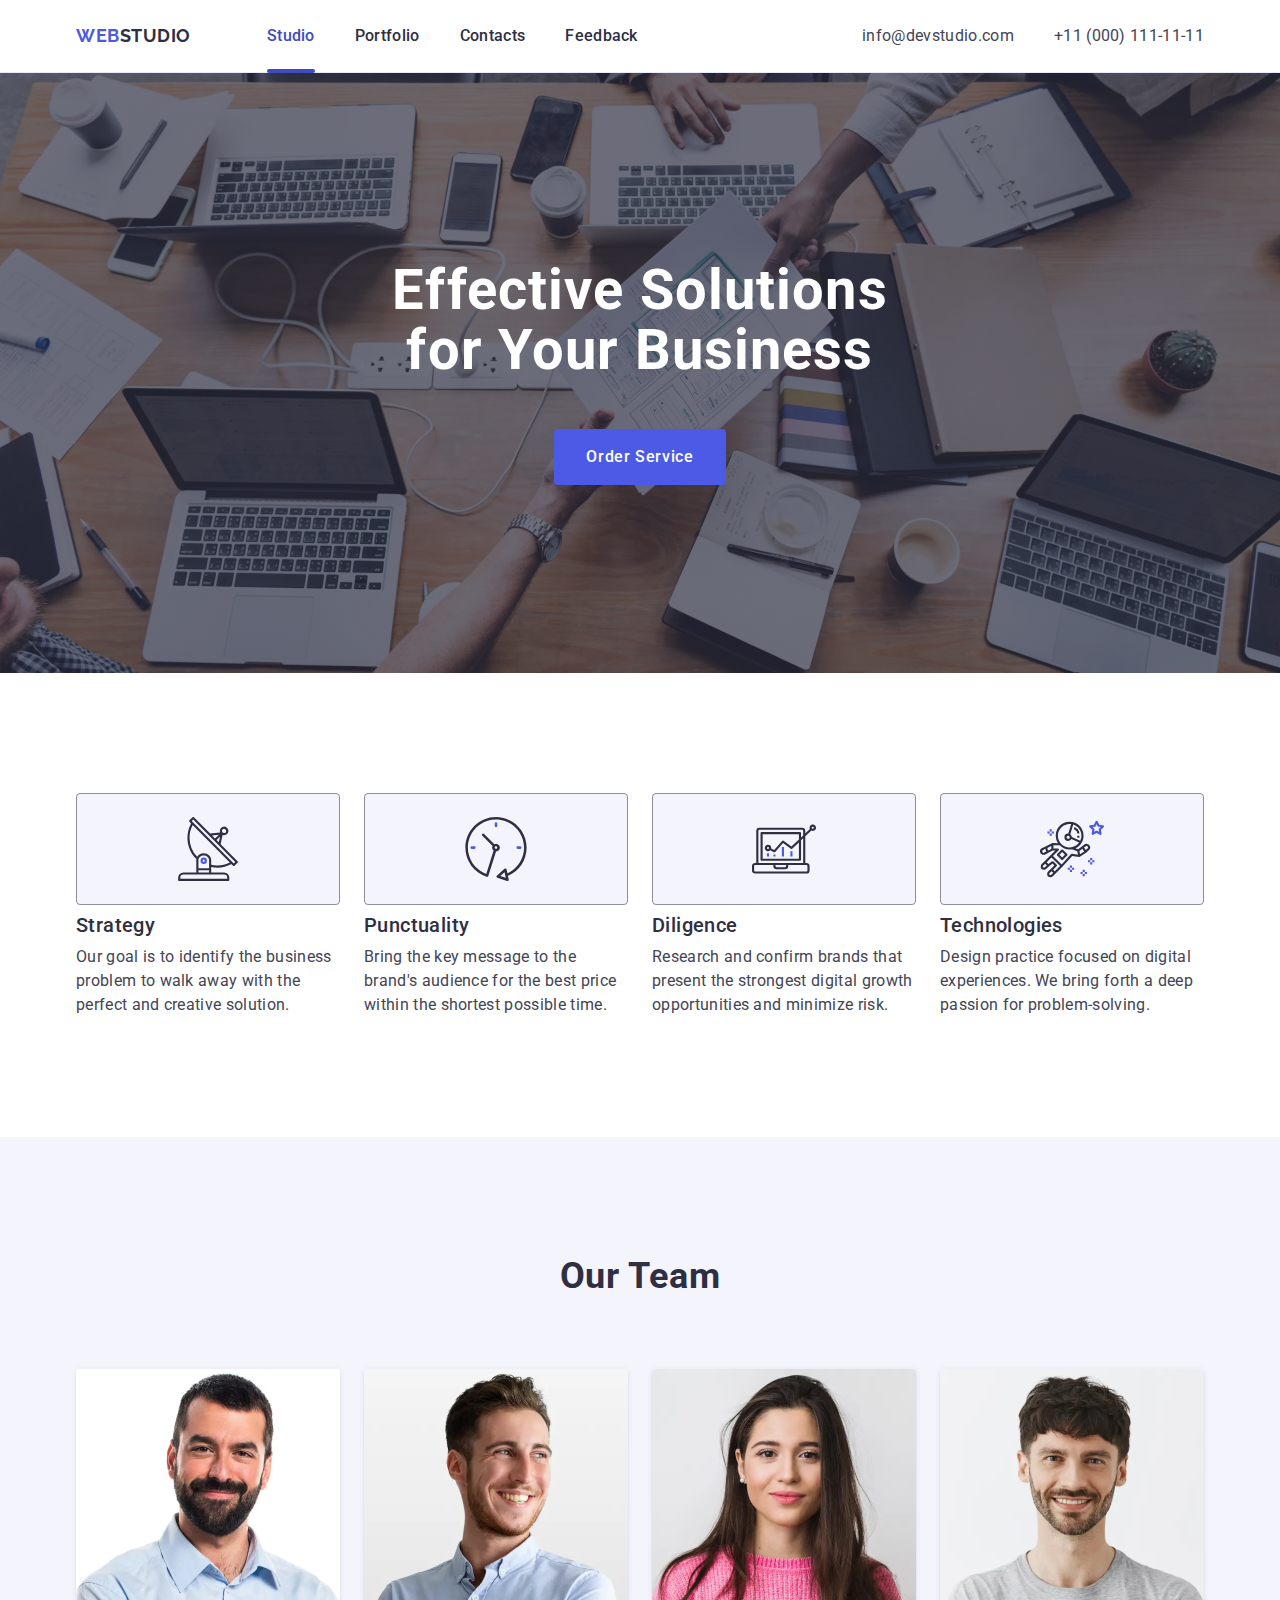
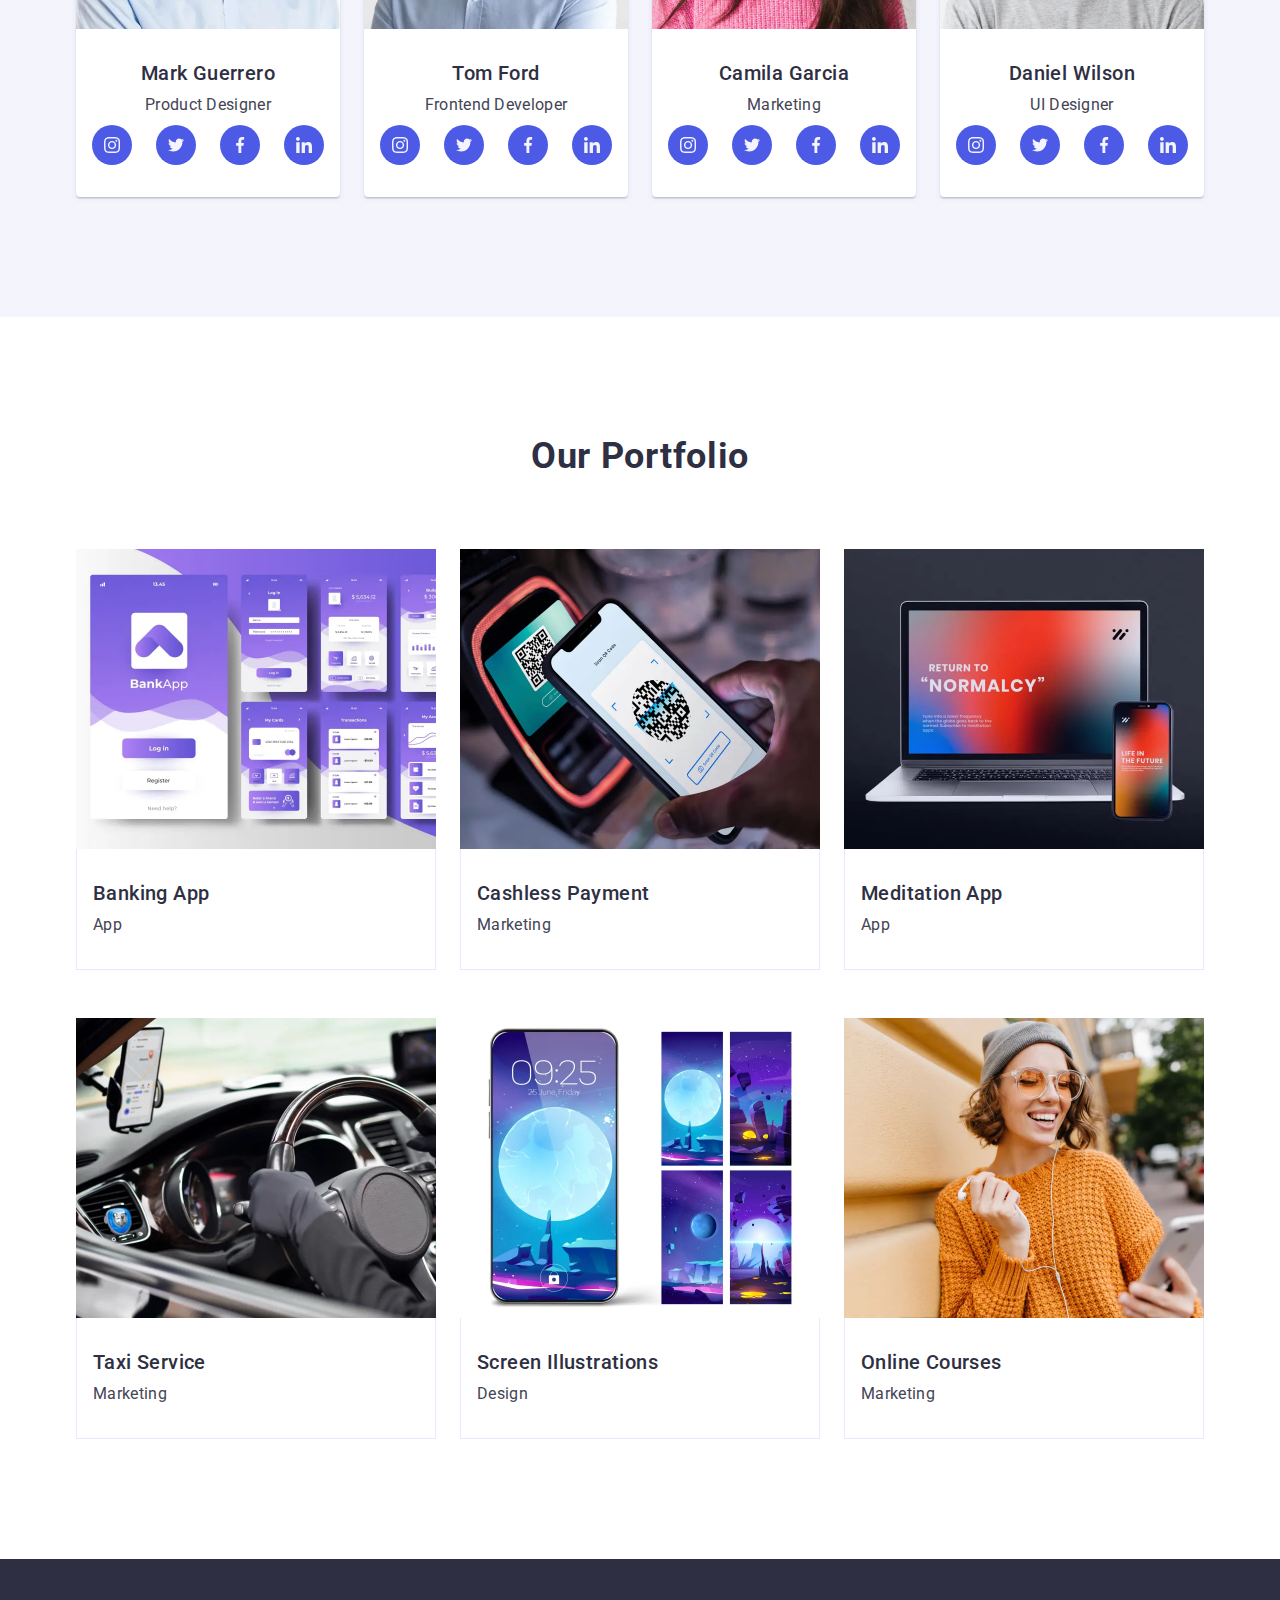
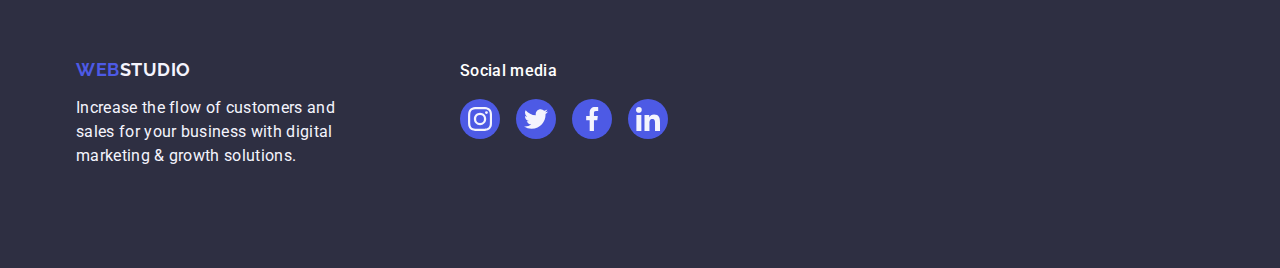
==== index.html @ b2f42248 "fix js" ====
<!DOCTYPE html>
<html lang="en">

<head>
    <meta charset="UTF-8">
    <meta name="viewport" content="width=device-width, initial-scale=1.0">
    <meta name="description"
        content="Welcome to our web studio, where creativity meets functionality. We specialize in crafting stunning websites, user-friendly interfaces, and effective digital solutions for businesses of all sizes. Let us bring your ideas to life and help you make a powerful impact online. Get in touch with us today!">

    <title>WEBSTUDIO</title>

    <link rel="preconnect" href="https://fonts.googleapis.com">
    <link rel="preconnect" href="https://fonts.gstatic.com" crossorigin>
    <link
        href="https://fonts.googleapis.com/css2?family=Raleway:ital,wght@0,700;1,700&family=Roboto:wght@400;500;700&display=swap"
        rel="stylesheet">

    <link rel="stylesheet" href="https://cdn.jsdelivr.net/npm/modern-normalize@2.0.0/modern-normalize.min.css">
    <link rel="stylesheet" href="./css/common.css">
    <link rel="stylesheet" href="./css/main.css">
</head>

<body>
    <div class="page-container">
        <header class="page-header">
            <div class="container">
                <div class="page-header-wrap">
                    <nav class="main-nav">
                        <a href="./index.html" class="link logo">
                            <span class="logo-accent">Web</span>Studio
                        </a>

                        <ul class="list site-nav">
                            <li><a href="./index.html" class="nav-link link current">Studio</a></li>

                            <li><a href="#portfolio" class="nav-link link">Portfolio</a></li>

                            <li><a href="#contacts" class="nav-link link">Contacts</a></li>

                            <li><a href="./feedback.html" class="nav-link link">Feedback</a></li>

                        </ul>
                    </nav>

                    <ul class="list contacts-list">
                        <li>
                            <a href="mailto:info@devstudio.com" target="_blank"
                                class="link contacts-link">info@devstudio.com</a>
                        </li>

                        <li>
                            <a href="tel:+110001111111" target="_blank" class="link contacts-link">+11 (000)
                                111-11-11</a>
                        </li>
                    </ul>
                </div>
            </div>
        </header>

        <main>
            <section class="section hero-section" id="contacts">
                <div class="container hero-content">
                    <h1 class="main-title">Effective Solutions<br />
                        for Your Business</h1>

                    <button type="button" class="button" data-open-modal="">Order Service</button>
                </div>
            </section>

            <section class="section features-section">
                <div class="container">
                    <h2 class="visually-hidden">Features</h2>

                    <ul class="features-list list">
                        <li class="features-item features-icon-antenna">
                            <div class="features-icon-wrap">
                                <svg width="64" height="64" aria-label="antenna icon">
                                    <use href="./imgs/icons.svg#icon-antenna"></use>
                                </svg>
                            </div>

                            <h3 class="subtitle">Strategy</h3>

                            <p>Our goal is to identify the business
                                problem to walk away with the perfect and creative solution.
                            </p>
                        </li>

                        <li class="features-item features-icon-clock">
                            <div class="features-icon-wrap">
                                <svg width="64" height="64" aria-label="clock icon">
                                    <use href="./imgs/icons.svg#icon-clock"></use>
                                </svg>
                            </div>

                            <h3 class="subtitle">Punctuality</h3>

                            <p>Bring the key message to the brand's audience for the best price within the shortest
                                possible
                                time.
                            </p>
                        </li>

                        <li class="features-item features-icon-diagram">
                            <div class="features-icon-wrap">
                                <svg width="64" height="64" aria-label="diagram icon">
                                    <use href="./imgs/icons.svg#icon-diagram"></use>
                                </svg>
                            </div>

                            <h3 class="subtitle">Diligence</h3>

                            <p>Research and confirm brands that present the strongest digital growth opportunities and
                                minimize
                                risk.
                            </p>
                        </li>

                        <li class="features-item features-icon-astronaut">
                            <div class="features-icon-wrap">
                                <svg width="64" height="64" aria-label="astronaut icon">
                                    <use href="./imgs/icons.svg#icon-astronaut"></use>
                                </svg>
                            </div>

                            <h3 class="subtitle">Technologies</h3>

                            <p>Design practice focused on digital experiences. We bring forth a deep passion for
                                problem-solving.
                            </p>
                        </li>

                    </ul>
                </div>
            </section>

            <section class="section team-section">
                <div class="container">
                    <h2 class="section-title">Our Team</h2>

                    <ul class="list team-list">
                        <li class="team-item">
                            <div class="team-photo-wrap">
                                <img class="team-photo" src="./imgs/team/mark.webp" alt="Mark Guerrero" width="264"
                                    height="260">
                            </div>

                            <div class="team-text-box">
                                <h3 class="subtitle">Mark Guerrero</h3>

                                <p class="team-role">Product Designer</p>

                                <ul class="social-links list">
                                    <li class="social-item">
                                        <a href="https://www.instagram.com/" class="social-link"
                                            aria-label="Go to Instagram" target="_blank" rel="noopener nofollow"
                                            title="Go to Instagram">
                                            <span class="visually-hidden">Go to Instagram</span>

                                            <svg width="16" height="16" class="social-icon">
                                                <use href="./imgs/icons.svg#icon-instagram"></use>
                                            </svg>
                                        </a>
                                    </li>

                                    <li class="social-item">
                                        <a href="https://x.com/" class="social-link" aria-label="Go to Twitter"
                                            target="_blank" rel="noopener nofollow" title="Go to Twitter">
                                            <span class="visually-hidden">Go to Twitter</span>

                                            <svg width="16" height="16" class="social-icon">
                                                <use href="./imgs/icons.svg#icon-twitter"></use>
                                            </svg>
                                        </a>
                                    </li>

                                    <li class="social-item">
                                        <a href="https://www.facebook.com/" class="social-link"
                                            aria-label="Go to Facebook" target="_blank" rel="noopener nofollow"
                                            title="Go to Facebook">
                                            <span class="visually-hidden">Go to Facebook</span>

                                            <svg width="16" height="16" class="social-icon">
                                                <use href="./imgs/icons.svg#icon-facebook"></use>
                                            </svg>
                                        </a>
                                    </li>

                                    <li class="social-item">
                                        <a href="https://www.linkedin.com/" class="social-link"
                                            aria-label="Go to Linkedin" target="_blank" rel="noopener nofollow"
                                            title="Go to Linkedin">
                                            <span class="visually-hidden">Go to Linkedin</span>

                                            <svg width="16" height="16" class="social-icon">
                                                <use href="./imgs/icons.svg#icon-linkedin"></use>
                                            </svg>
                                        </a>
                                    </li>
                                </ul>
                            </div>
                        </li>

                        <li class="team-item">
                            <div class="team-photo-wrap">
                                <img class="team-photo" src="./imgs/team/tom.webp" alt="Tom Ford" width="264"
                                    height="260">
                            </div>

                            <div class="team-text-box">
                                <h3 class="subtitle">Tom Ford</h3>

                                <p class="team-role">Frontend Developer</p>

                                <ul class="social-links list">
                                    <li class="social-item">
                                        <a href="https://www.instagram.com/" class="social-link"
                                            aria-label="Go to Instagram" target="_blank" rel="noopener nofollow"
                                            title="Go to Instagram">
                                            <span class="visually-hidden">Go to Instagram</span>

                                            <svg width="16" height="16" class="social-icon">
                                                <use href="./imgs/icons.svg#icon-instagram"></use>
                                            </svg>
                                        </a>
                                    </li>

                                    <li class="social-item">
                                        <a href="https://x.com/" class="social-link" aria-label="Go to Twitter"
                                            target="_blank" rel="noopener nofollow" title="Go to Twitter">
                                            <span class="visually-hidden">Go to Twitter</span>

                                            <svg width="16" height="16" class="social-icon">
                                                <use href="./imgs/icons.svg#icon-twitter"></use>
                                            </svg>
                                        </a>
                                    </li>

                                    <li class="social-item">
                                        <a href="https://www.facebook.com/" class="social-link"
                                            aria-label="Go to Facebook" target="_blank" rel="noopener nofollow"
                                            title="Go to Facebook">
                                            <span class="visually-hidden">Go to Facebook</span>

                                            <svg width="16" height="16" class="social-icon">
                                                <use href="./imgs/icons.svg#icon-facebook"></use>
                                            </svg>
                                        </a>
                                    </li>

                                    <li class="social-item">
                                        <a href="https://www.linkedin.com/" class="social-link"
                                            aria-label="Go to Linkedin" target="_blank" rel="noopener nofollow"
                                            title="Go to Linkedin">
                                            <span class="visually-hidden">Go to Linkedin</span>

                                            <svg width="16" height="16" class="social-icon">
                                                <use href="./imgs/icons.svg#icon-linkedin"></use>
                                            </svg>
                                        </a>
                                    </li>
                                </ul>
                            </div>
                        </li>

                        <li class="team-item">
                            <div class="team-photo-wrap">
                                <img class="team-photo" src="./imgs/team/camila.webp" alt="Camila Garcia" width="264"
                                    height="260">
                            </div>

                            <div class="team-text-box">
                                <h3 class="subtitle">Camila Garcia</h3>

                                <p class="team-role">Marketing</p>

                                <ul class="social-links list">
                                    <li class="social-item">
                                        <a href="https://www.instagram.com/" class="social-link"
                                            aria-label="Go to Instagram" target="_blank" rel="noopener nofollow"
                                            title="Go to Instagram">
                                            <span class="visually-hidden">Go to Instagram</span>

                                            <svg width="16" height="16" class="social-icon">
                                                <use href="./imgs/icons.svg#icon-instagram"></use>
                                            </svg>
                                        </a>
                                    </li>

                                    <li class="social-item">
                                        <a href="https://x.com/" class="social-link" aria-label="Go to Twitter"
                                            target="_blank" rel="noopener nofollow" title="Go to Twitter">
                                            <span class="visually-hidden">Go to Twitter</span>

                                            <svg width="16" height="16" class="social-icon">
                                                <use href="./imgs/icons.svg#icon-twitter"></use>
                                            </svg>
                                        </a>
                                    </li>

                                    <li class="social-item">
                                        <a href="https://www.facebook.com/" class="social-link"
                                            aria-label="Go to Facebook" target="_blank" rel="noopener nofollow"
                                            title="Go to Facebook">
                                            <span class="visually-hidden">Go to Facebook</span>

                                            <svg width="16" height="16" class="social-icon">
                                                <use href="./imgs/icons.svg#icon-facebook"></use>
                                            </svg>
                                        </a>
                                    </li>

                                    <li class="social-item">
                                        <a href="https://www.linkedin.com/" class="social-link"
                                            aria-label="Go to Linkedin" target="_blank" rel="noopener nofollow"
                                            title="Go to Linkedin">
                                            <span class="visually-hidden">Go to Linkedin</span>

                                            <svg width="16" height="16" class="social-icon">
                                                <use href="./imgs/icons.svg#icon-linkedin"></use>
                                            </svg>
                                        </a>
                                    </li>
                                </ul>
                            </div>
                        </li>

                        <li class="team-item">
                            <div class="team-photo-wrap">
                                <img class="team-photo" src="./imgs/team/daniel.webp" alt="Daniel Wilson" width="264"
                                    height="260">
                            </div>

                            <div class="team-text-box">
                                <h3 class="subtitle">Daniel Wilson</h3>

                                <p class="team-role">UI Designer</p>

                                <ul class="social-links list">
                                    <li class="social-item">
                                        <a href="https://www.instagram.com/" class="social-link"
                                            aria-label="Go to Instagram" target="_blank" rel="noopener nofollow"
                                            title="Go to Instagram">
                                            <span class="visually-hidden">Go to Instagram</span>

                                            <svg width="16" height="16" class="social-icon">
                                                <use href="./imgs/icons.svg#icon-instagram"></use>
                                            </svg>
                                        </a>
                                    </li>

                                    <li class="social-item">
                                        <a href="https://x.com/" class="social-link" aria-label="Go to Twitter"
                                            target="_blank" rel="noopener nofollow" title="Go to Twitter">
                                            <span class="visually-hidden">Go to Twitter</span>

                                            <svg width="16" height="16" class="social-icon">
                                                <use href="./imgs/icons.svg#icon-twitter"></use>
                                            </svg>
                                        </a>
                                    </li>

                                    <li class="social-item">
                                        <a href="https://www.facebook.com/" class="social-link"
                                            aria-label="Go to Facebook" target="_blank" rel="noopener nofollow"
                                            title="Go to Facebook">
                                            <span class="visually-hidden">Go to Facebook</span>

                                            <svg width="16" height="16" class="social-icon">
                                                <use href="./imgs/icons.svg#icon-facebook"></use>
                                            </svg>
                                        </a>
                                    </li>

                                    <li class="social-item">
                                        <a href="https://www.linkedin.com/" class="social-link"
                                            aria-label="Go to Linkedin" target="_blank" rel="noopener nofollow"
                                            title="Go to Linkedin">
                                            <span class="visually-hidden">Go to Linkedin</span>

                                            <svg width="16" height="16" class="social-icon">
                                                <use href="./imgs/icons.svg#icon-linkedin"></use>
                                            </svg>
                                        </a>
                                    </li>
                                </ul>
                            </div>
                        </li>
                    </ul>
                </div>
            </section>

            <section class="section portfolio-section" id="portfolio">
                <div class="container">
                    <h2 class="section-title">Our Portfolio</h2>

                    <ul class="portfolio-gallery list">
                        <li class="portfolio-item">
                            <a href="" class="portfolio-card link">
                                <div class="portfolio-thumb">
                                    <img src="./imgs/portfolio/banking.webp" alt="Screens banking app" width="360"
                                        height="300">

                                    <div class="portfolio-overlay">
                                        <p class="portfolio-descr">14 Stylish and User-Friendly App Design Concepts ·
                                            Task
                                            Manager App · Calorie Tracker App · Exotic Fruit Ecommerce App ·
                                            Cloud Storage App</p>
                                    </div>
                                </div>

                                <div class="portfolio-text-box">
                                    <h3 class="subtitle">Banking App</h3>

                                    <p>App</p>
                                </div>
                            </a>
                        </li>

                        <li class="portfolio-item">
                            <a href="" class="portfolio-card link">
                                <div class="portfolio-thumb">
                                    <img src="./imgs/portfolio/payment.webp" alt="QR code reading by smartphone"
                                        width="360" height="300">

                                    <div class="portfolio-overlay">
                                        <p class="portfolio-descr">14 Stylish and User-Friendly App Design Concepts ·
                                            Task
                                            Manager App · Calorie Tracker App · Exotic Fruit Ecommerce App ·
                                            Cloud Storage App</p>
                                    </div>
                                </div>

                                <div class="portfolio-text-box">
                                    <h3 class="subtitle">Cashless Payment</h3>

                                    <p>Marketing</p>
                                </div>
                            </a>
                        </li>

                        <li class="portfolio-item">
                            <a href="" class="portfolio-card link">
                                <div class="portfolio-thumb">
                                    <img src="./imgs/portfolio/meditation.webp"
                                        alt="the multi-colored site is displayed on a smartphone and a laptop"
                                        width="360" height="300">

                                    <div class="portfolio-overlay">
                                        <p class="portfolio-descr">14 Stylish and User-Friendly App Design Concepts ·
                                            Task
                                            Manager App · Calorie Tracker App · Exotic Fruit Ecommerce App ·
                                            Cloud Storage App</p>
                                    </div>
                                </div>

                                <div class="portfolio-text-box">
                                    <h3 class="subtitle">Meditation App</h3>

                                    <p>App</p>
                                </div>
                            </a>
                        </li>

                        <li class="portfolio-item">
                            <a href="" class="portfolio-card link">
                                <div class="portfolio-thumb">
                                    <img src="./imgs/portfolio/taxi.webp" alt="interior of a taxi car" width="360"
                                        height="300">

                                    <div class="portfolio-overlay">
                                        <p class="portfolio-descr">14 Stylish and User-Friendly App Design Concepts ·
                                            Task
                                            Manager App · Calorie Tracker App · Exotic Fruit Ecommerce App ·
                                            Cloud Storage App</p>
                                    </div>
                                </div>

                                <div class="portfolio-text-box">
                                    <h3 class="subtitle">Taxi Service</h3>

                                    <p>Marketing</p>
                                </div>
                            </a>
                        </li>

                        <li class="portfolio-item">
                            <a href="" class="portfolio-card link">
                                <div class="portfolio-thumb">
                                    <img src="./imgs/portfolio/screen.webp"
                                        alt="on the left is a smartphone and on the right are screens with the image of abstraction"
                                        width="360" height="300">

                                    <div class="portfolio-overlay">
                                        <p class="portfolio-descr">14 Stylish and User-Friendly App Design Concepts ·
                                            Task
                                            Manager App · Calorie Tracker App · Exotic Fruit Ecommerce App ·
                                            Cloud Storage App</p>
                                    </div>
                                </div>

                                <div class="portfolio-text-box">
                                    <h3 class="subtitle">Screen Illustrations</h3>

                                    <p>Design</p>
                                </div>
                            </a>
                        </li>

                        <li class="portfolio-item">
                            <a href="" class="portfolio-card link">
                                <div class="portfolio-thumb">
                                    <img src="./imgs/portfolio/courses.webp" alt="girl with phone and headphones"
                                        width="360" height="300">

                                    <div class="portfolio-overlay">
                                        <p class="portfolio-descr">14 Stylish and User-Friendly App Design Concepts ·
                                            Task
                                            Manager App · Calorie Tracker App · Exotic Fruit Ecommerce App ·
                                            Cloud Storage App</p>
                                    </div>
                                </div>

                                <div class="portfolio-text-box">
                                    <h3 class="subtitle">Online Courses</h3>

                                    <p>Marketing</p>
                                </div>
                            </a>
                        </li>
                    </ul>
                </div>
            </section>
        </main>

        <footer class="page-footer">
            <div class="container">
                <div class="footer-wrap">

                    <div class="footer-promo">
                        <a href="./index.html" class="link logo logo-inversion">
                            <span class="logo-accent">Web</span>Studio
                        </a>

                        <b class="footer-label">Increase the flow of customers and sales for your business with digital
                            marketing
                            &#38; growth
                            solutions.
                        </b>
                    </div>

                    <div>
                        <p class="footer-subtitle">Social media</p>

                        <ul class="social-links list">
                            <li class="social-item">
                                <a href="https://www.instagram.com/" class="social-link" aria-label="Go to Instagram"
                                    target="_blank" rel="noopener nofollow" title="Go to Instagram">
                                    <span class="visually-hidden">Go to Instagram</span>

                                    <svg width="24" height="24" class="social-icon">
                                        <use href="./imgs/icons.svg#icon-instagram"></use>
                                    </svg>
                                </a>
                            </li>

                            <li class="social-item">
                                <a href="https://x.com/" class="social-link" aria-label="Go to Twitter" target="_blank"
                                    rel="noopener nofollow" title="Go to Twitter">
                                    <span class="visually-hidden">Go to Twitter</span>

                                    <svg width="24" height="24" class="social-icon">
                                        <use href="./imgs/icons.svg#icon-twitter"></use>
                                    </svg>
                                </a>
                            </li>

                            <li class="social-item">
                                <a href="https://www.facebook.com/" class="social-link" aria-label="Go to Facebook"
                                    target="_blank" rel="noopener nofollow" title="Go to Facebook">
                                    <span class="visually-hidden">Go to Facebook</span>

                                    <svg width="24" height="24" class="social-icon">
                                        <use href="./imgs/icons.svg#icon-facebook"></use>
                                    </svg>
                                </a>
                            </li>

                            <li class="social-item">
                                <a href="https://www.linkedin.com/" class="social-link" aria-label="Go to Linkedin"
                                    target="_blank" rel="noopener nofollow" title="Go to Linkedin">
                                    <span class="visually-hidden">Go to Linkedin</span>

                                    <svg width="24" height="24" class="social-icon">
                                        <use href="./imgs/icons.svg#icon-linkedin"></use>
                                    </svg>
                                </a>
                            </li>
                        </ul>
                    </div>
                </div>
            </div>
        </footer>
    </div>

    <div class="backdrop" data-backdrop>
        <div class="modal">
            <button class="close-modal-btn" aria-label="Close modal" data-close-modal type="button">
                <span class="visually-hidden">X</span>

                <svg width="8" height="8">
                    <use href="./imgs/icons.svg#icon-close"></use>
                </svg>
            </button>

            <b class="order-form-title">Leave your contacts and we will call you back</b>

            <form class="order-form" name="order-form">
                <div class="order-inputs-box">
                    <label class="form-label-box">
                        <span class="form-label">Name</span>

                        <span class="input-wrap">
                            <input type="text" name="order-name" class="form-input">

                            <svg class="order-form-icon" width="18" height="18">
                                <use href="./imgs/icons.svg#icon-person"></use>
                            </svg>
                        </span>
                    </label>

                    <label class="form-label-box">
                        <span class="form-label">Phone</span>

                        <span class="input-wrap">
                            <input type="tel" name="order-phone" class="form-input">

                            <svg class="order-form-icon" width="18" height="18">
                                <use href="./imgs/icons.svg#icon-phone"></use>
                            </svg>
                        </span>
                    </label>

                    <label class="form-label-box">
                        <span class="form-label">Email</span>

                        <span class="input-wrap">
                            <input type="email" name="order-email" class="form-input">

                            <svg class="order-form-icon" width="18" height="18">
                                <use href="./imgs/icons.svg#icon-email"></use>
                            </svg>
                        </span>
                    </label>

                    <label class="form-label-box">
                        <span class="form-label">Comment</span>

                        <textarea name="order-comment" class="form-textarea" placeholder="Text input"></textarea>
                    </label>
                </div>

                <label class="policy-label">
                    <input type="checkbox" name="policy" class="policy-input">

                    <span class="policy-checkbox"></span>

                    <span>I accept the terms and conditions of the <a href="./index.html"
                            class="policy-link link">Privacy
                            Policy</a></span>
                </label>

                <button type="submit" class="order-submit-btn button">Send</button>
            </form>
        </div>
    </div>

    <script src="./js/modal.js"></script>
    <script src="./js/order-form.js"></script>
</body>

</html>
---- css/common.css ----
:root {
  --primary-text-color: #434455;
  --secondary-text-color: #2e2f42;
  --light-text-color: #ffffff;
  --light-invercion-text: #f4f4fd;
  --slate-text-color: #8e8f99;

  --primary-bg-color: #ffffff;
  --secondary-bg-color: #f4f4fd;
  --dark-bg-color: #2e2f42;
  --backdrop-bg: rgba(46, 47, 66, 0.4);
  --modal-bg: #fcfcfc;

  --accent-color: #4d5ae5;
  --accent-color-dark: #404bbf;
  --accent-color-socials: #31d0aa;

  --border-light-color: #e7e9fc;
  --border-slate-color: #8e8f99;
  --border-dark: rgba(46, 47, 66, 0.4);

  --overlay-color: rgba(46, 47, 66, 0.7);

  --animation: 300ms ease-in-out;
}

html {
  scroll-behavior: smooth;
}

body {
  background-color: var(--primary-bg-color);

  color: var(--primary-text-color);
  font-family: "Roboto", sans-serif;
  line-height: 1.5;
  letter-spacing: 0.32px;
}

h1,
h2,
h3,
h4,
h5,
h6,
p {
  margin-top: 0;
  margin-bottom: 0;
}

ul,
ol {
  margin-top: 0;
  margin-bottom: 0;
  padding-left: 0;
}

img {
  display: block;
  max-width: 100%;
}

button {
  color: currentColor;

  cursor: pointer;
}

main {
  flex-grow: 1;
}

textarea {
  resize: none;
}

.page-container {
  display: flex;
  flex-direction: column;
  height: 100vh;
}

.visually-hidden {
  position: absolute;
  white-space: nowrap;
  width: 1px;
  height: 1px;
  overflow: hidden;
  border: 0;
  padding: 0;
  clip: rect(0 0 0 0);
  clip-path: inset(50%);
  margin: -1px;
}

.container {
  max-width: 1158px;
  padding-left: 15px;
  padding-right: 15px;
  margin-left: auto;
  margin-right: auto;
}

.section {
  padding-top: 120px;
  padding-bottom: 120px;
}

.list {
  list-style-type: none;
}

.link {
  color: currentColor;
  text-decoration: none;
}

.section-title {
  margin-bottom: 72px;

  color: var(--secondary-text-color);
  text-align: center;
  font-size: 36px;
  font-weight: 700;
  line-height: 1.11;
  letter-spacing: 0.72px;
}

.subtitle {
  margin-bottom: 8px;

  color: var(--secondary-text-color);
  font-size: 20px;
  font-weight: 500;
  line-height: 1.2;
  letter-spacing: 0.4px;
}

.logo {
  font-family: "Raleway", sans-serif;
  font-size: 18px;
  font-weight: 700;
  line-height: 1.17;
  letter-spacing: 0.54px;
  text-transform: uppercase;
}

.logo.logo-inversion {
  color: var(--light-invercion-text);
}

.logo-accent {
  color: var(--accent-color);
}

.button {
  padding: 16px 32px;
  border: none;
  border-radius: 4px;
  min-width: 169px;

  background-color: var(--accent-color);

  color: var(--light-text-color);
  font-weight: 500;
  line-height: 1.5;
  letter-spacing: 0.64px;

  transition: background-color var(--animation);
}

.button:hover,
.button:focus {
  background-color: var(--accent-color-dark);
}

/* header */

.page-header {
  border-bottom: 1px solid var(--border-light-color);
}

.page-header-wrap {
  display: flex;
  align-items: center;
}

.page-header-wrap .link {
  display: block;
  padding-top: 24px;
  padding-bottom: 24px;
}

.main-nav {
  display: flex;
  align-items: center;

  color: var(--secondary-text-color);
  font-weight: 500;
}

.site-nav {
  display: flex;
  gap: 40px;
  margin-left: 76px;
}

.current {
  position: relative;
}

.current::after {
  position: absolute;
  top: calc(100% - 3px);
  left: 0;

  content: "";
  display: inline-block;
  width: 100%;
  height: 4px;

  background-color: var(--accent-color-dark);
  border-radius: 2px;
}

.nav-link {
  transition: color var(--animation);
}

.nav-link:hover,
.nav-link:focus {
  color: var(--accent-color-dark);
}

.nav-link.current {
  color: var(--accent-color-dark);
}

.contacts-list {
  display: flex;
  align-items: center;
  margin-left: auto;
  column-gap: 40px;
}

.contacts-link {
  transition: color var(--animation);
}

.contacts-link:hover,
.contacts-link:focus {
  color: var(--accent-color-dark);
}

/* /header */

/* page-footer */

.page-footer {
  padding-top: 100px;
  padding-bottom: 100px;
  background-color: var(--dark-bg-color);
}

.footer-wrap {
  display: flex;
  column-gap: 120px;
}

.footer-promo {
  display: flex;
  flex-direction: column;
  row-gap: 16px;
  width: 264px;
}

.footer-label {
  color: var(--light-invercion-text);
  font-weight: 400;
}

.footer-subtitle {
  margin-bottom: 16px;

  color: var(--primary-bg-color);
  font-weight: 500;
}

.page-footer .social-links {
  column-gap: 16px;
}

/* /page-footer */

/* social */
.social-links {
  display: flex;
  justify-content: center;
  flex-wrap: wrap;
  gap: 24px;
}

.social-link {
  display: inline-flex;
  justify-content: center;
  align-items: center;
  width: 40px;
  height: 40px;
  border-radius: 50%;

  color: var(--light-invercion-text);

  background-color: var(--accent-color);

  transition: background-color var(--animation);
}

.social-links a.social-link:hover,
.social-links a.social-link:focus {
  background-color: var(--accent-color-socials);
}

.social-icon {
  fill: currentColor;
}

/* /social */

/* backdrop and modal*/
.backdrop {
  position: fixed;
  top: 0;
  left: 0;
  z-index: 100;

  width: 100%;
  height: 100%;

  background: var(--backdrop-bg);

  visibility: hidden;
  pointer-events: none;
  opacity: 0;
  transition: visibility var(--animation), opacity var(--animation);
}

.backdrop.is-open {
  visibility: visible;
  opacity: 1;
  pointer-events: auto;
}

.backdrop.is-open .modal {
  transform: translate(-50%, -50%) scale(1);
}

.modal {
  position: absolute;
  top: 50%;
  left: 50%;

  padding: 72px 24px 24px;
  max-width: 408px;
  /* min-height: 584px; */
  max-height: 90%;
  overflow-y: auto;

  background-color: var(--modal-bg);
  border-radius: 4px;
  box-shadow: 0px 2px 1px 0px rgba(0, 0, 0, 0.2),
    0px 1px 3px 0px rgba(0, 0, 0, 0.12), 0px 1px 1px 0px rgba(0, 0, 0, 0.14);

  transform: translate(-50%, -50%) scale(1.25);
  transition: transform var(--animation);
}

.close-modal-btn {
  position: absolute;
  top: 24px;
  right: 24px;

  display: flex;
  justify-content: center;
  align-items: center;
  padding: 0;
  width: 24px;
  height: 24px;

  border: 1px solid var(--border-slate-color);
  border-radius: 50%;
  background-color: rgba(0, 0, 0, 0.1);

  transition: border-color var(--animation), background-color var(--animation),
    fill var(--animation);
}

.close-modal-btn:hover,
.close-modal-btn:focus {
  border-color: transparent;
  background-color: var(--accent-color-dark);
  fill: var(--light-text-color);
}

.order-form-title {
  display: inline-block;
  width: 100%;
  margin-bottom: 16px;

  color: var(--secondary-text-color);
  text-align: center;
  font-weight: 500;
}

.order-form {
  display: flex;
  flex-direction: column;
  align-items: center;
}

.order-inputs-box {
  margin-bottom: 16px;
}

.form-label-box {
  display: block;

  color: var(--slate-text-color);
  font-size: 12px;
  line-height: 1.17;
  letter-spacing: 0.48px;
}

.form-label-box:not(:last-child) {
  margin-bottom: 8px;
}

.form-label {
  display: inline-block;
  margin-bottom: 4px;
}

.form-input {
  display: flex;
  flex-direction: column;

  padding: 8px 16px 8px 38px;
  width: 360px;
  height: 40px;
  border-radius: 4px;
  border: 1px solid var(--border-dark);
}

.form-textarea {
  display: flex;
  flex-direction: column;
  padding: 8px 16px;
  width: 360px;
  height: 120px;

  line-height: 1.17;
  letter-spacing: 0.48px;

  border-radius: 4px;
  border: 1px solid var(--border-dark);

  resize: none;
}

.form-textarea::placeholder {
  color: var(--backdrop-bg);
}

.form-input:focus,
.form-textarea:focus {
  outline: 1px solid var(--accent-color);
  border-color: transparent;
  color: var(--accent-color);
}

.input-wrap {
  position: relative;

  display: block;
}

.order-form-icon {
  position: absolute;
  bottom: 50%;
  left: 16px;
  transform: translateY(50%);

  fill: currentColor;
}

.form-input:focus ~ .order-form-icon {
  color: var(--accent-color);
}

.policy-label {
  display: flex;
  align-items: center;
  column-gap: 8px;
  margin-bottom: 24px;

  color: var(--slate-text-color);
  font-size: 12px;
  line-height: 1.17;
  letter-spacing: 0.48px;
}

.policy-input {
  appearance: none;
}

.policy-checkbox {
  display: inline-block;
  flex-shrink: 0;

  width: 16px;
  height: 16px;
  border: 1px solid var(--border-dark);
  border-radius: 2px;
}

.policy-input:checked + .policy-checkbox {
  border: transparent;
  background-color: #404bbf;
  background-image: url("../imgs/checkmark.svg");
  background-origin: border-box;
}

.policy-link {
  color: var(--accent-color);
  font-size: 12px;
  line-height: 1.33;
  text-decoration-line: underline;
}

.order-submit-btn {
  width: 169px;
}

/* /backdrop and modal*/
---- css/main.css ----
/* hero-section */

.hero-section {
  max-width: 1440px;
  height: 600px;
  margin-right: auto;
  margin-left: auto;
  padding: 0;

  text-align: center;

  background-color: var(--dark-bg-color);
  background-image: linear-gradient(
      to right,
      var(--overlay-color),
      var(--overlay-color)
    ),
    url("../imgs/bg-imgs/hero-banner.webp");
  background-repeat: no-repeat;
  background-position: center;
  background-size: cover;
}

.hero-content {
  display: flex;
  flex-direction: column;
  justify-content: center;
  align-items: center;
  width: 100%;
  height: 100%;
}

.main-title {
  margin-bottom: 48px;

  color: var(--light-text-color);
  font-size: 56px;
  line-height: 1.07;
  letter-spacing: 1.12px;
}

/* /hero-section */

/* features-section */
.features-list {
  display: flex;
  flex-wrap: wrap;
  gap: 24px;
}

.features-item {
  flex-basis: calc((100% - 24px * 3) / 4);
}

.features-icon-wrap {
  display: flex;
  justify-content: center;
  align-items: center;
  height: 112px;
  margin-bottom: 8px;

  border-radius: 4px;
  border: 1px solid var(--border-slate-color);
  background-color: var(--secondary-bg-color);
}

/* /features-section */

/* team-section */

.team-section {
  background-color: var(--secondary-bg-color);
}

.team-list {
  display: flex;
  flex-wrap: wrap;
  gap: 24px;

  text-align: center;
}

.team-item {
  flex-basis: calc((100% - 24px * 3) / 4);
  border-radius: 4px;

  background-color: var(--primary-bg-color);
  box-shadow: 0px 1px 6px 0px rgba(46, 47, 66, 0.08),
    0px 1px 1px 0px rgba(46, 47, 66, 0.16),
    0px 2px 1px 0px rgba(46, 47, 66, 0.08);

  overflow: hidden;
}

.team-item:hover .social-link {
  background-color: var(--accent-color-dark);
}

.team-photo-wrap {
  width: 100%;
  height: 260px;
}

.team-photo {
  width: 100%;
  height: 100%;

  object-fit: cover;
}

.team-text-box {
  padding: 32px 16px;
}

.team-role {
  margin-bottom: 8px;
}

/* /team-section */

/* portfolio-section */
.portfolio-gallery {
  display: flex;
  flex-wrap: wrap;
  column-gap: 24px;
  row-gap: 48px;
}

.portfolio-item {
  flex-basis: calc((100% - (24px * 2)) / 3);
}

.portfolio-card {
  display: block;

  transition: box-shadow var(--animation);
}

.portfolio-card:hover,
.portfolio-card:focus {
  box-shadow: 0px 1px 6px 0px rgba(46, 47, 66, 0.08),
    0px 1px 1px 0px rgba(46, 47, 66, 0.16),
    0px 2px 1px 0px rgba(46, 47, 66, 0.08);
}

.portfolio-thumb {
  position: relative;

  overflow: hidden;
}

.portfolio-overlay {
  position: absolute;
  top: 0;
  left: 0;

  width: 100%;
  height: 100%;

  background-color: var(--accent-color);

  transform: translateY(100%);
  transition: transform var(--animation);
}

.portfolio-card:hover .portfolio-overlay {
  transform: translateY(0);
}

.portfolio-descr {
  padding: 40px 32px;

  color: var(--secondary-bg-color);

  overflow: auto;
}

.portfolio-text-box {
  padding: 32px 16px;

  border: 1px solid var(--border-light-color);
  border-top: none;
}
/* /portfolio-section */
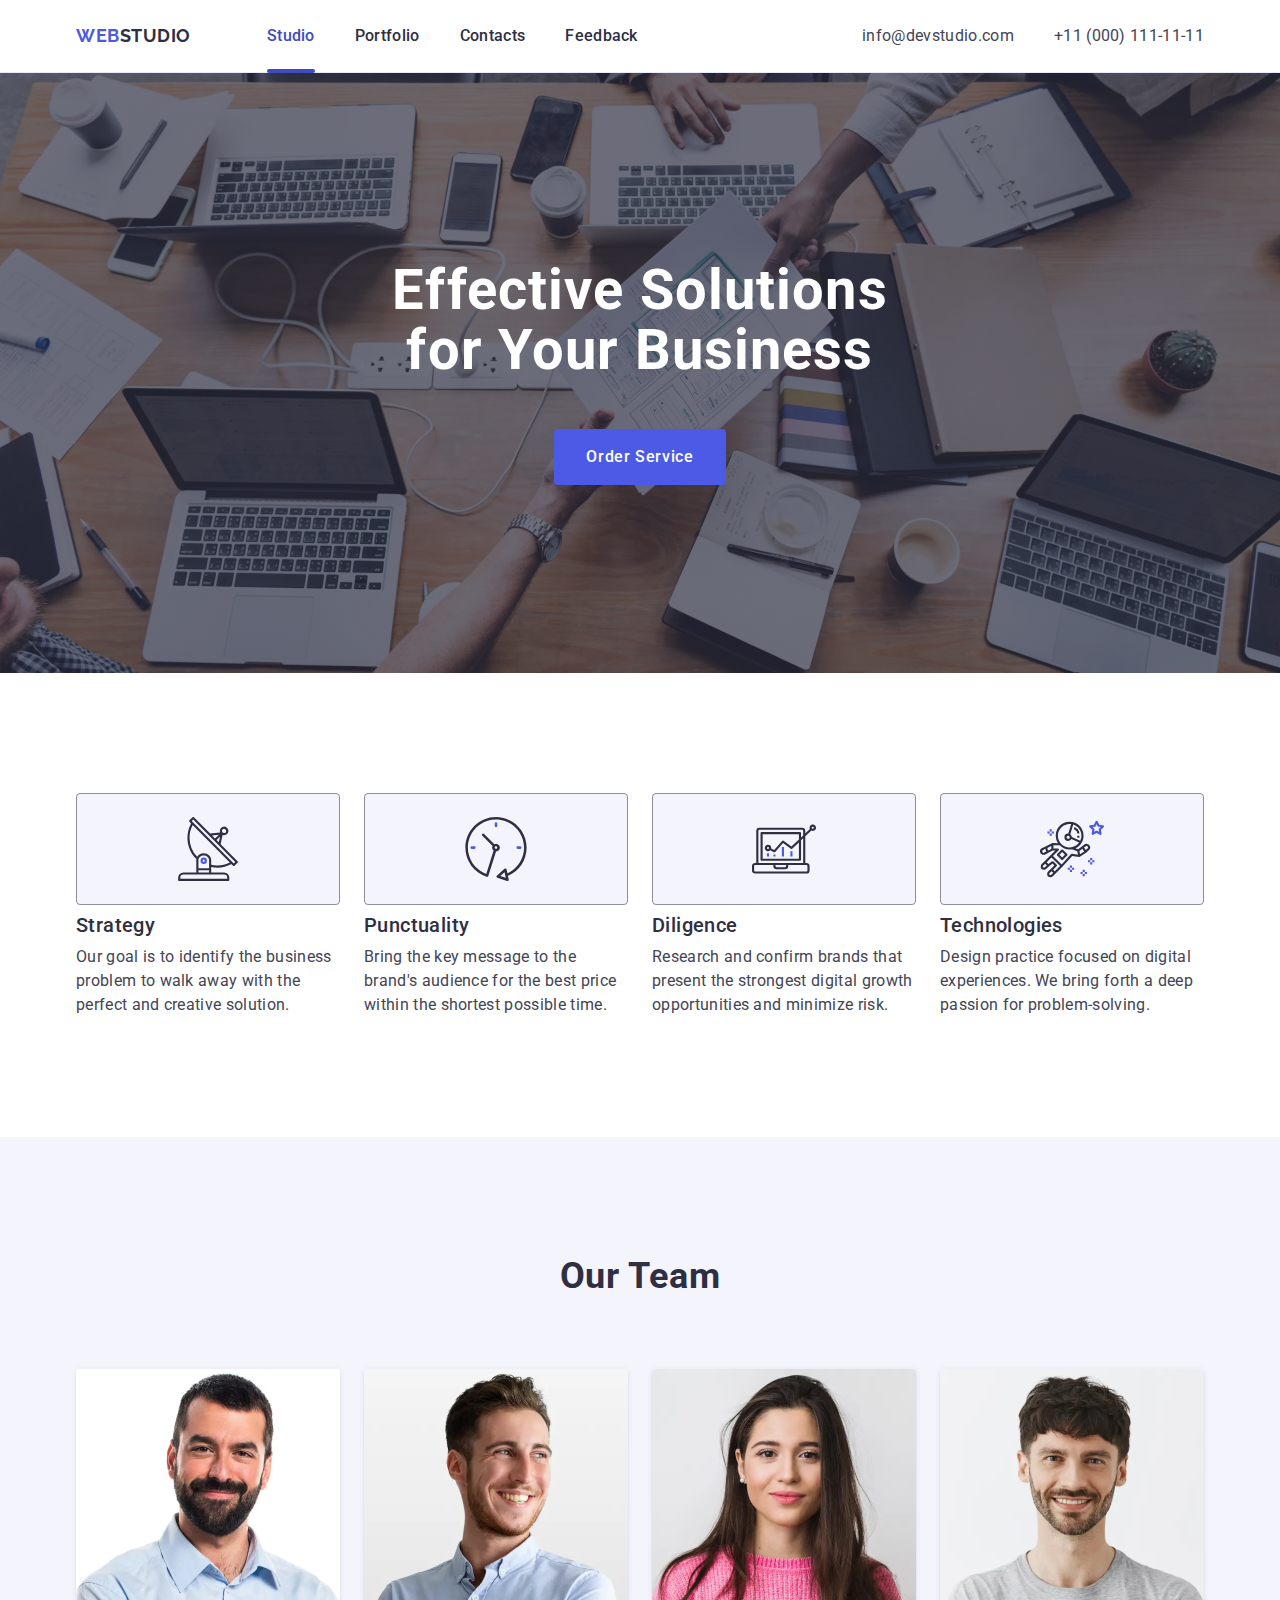
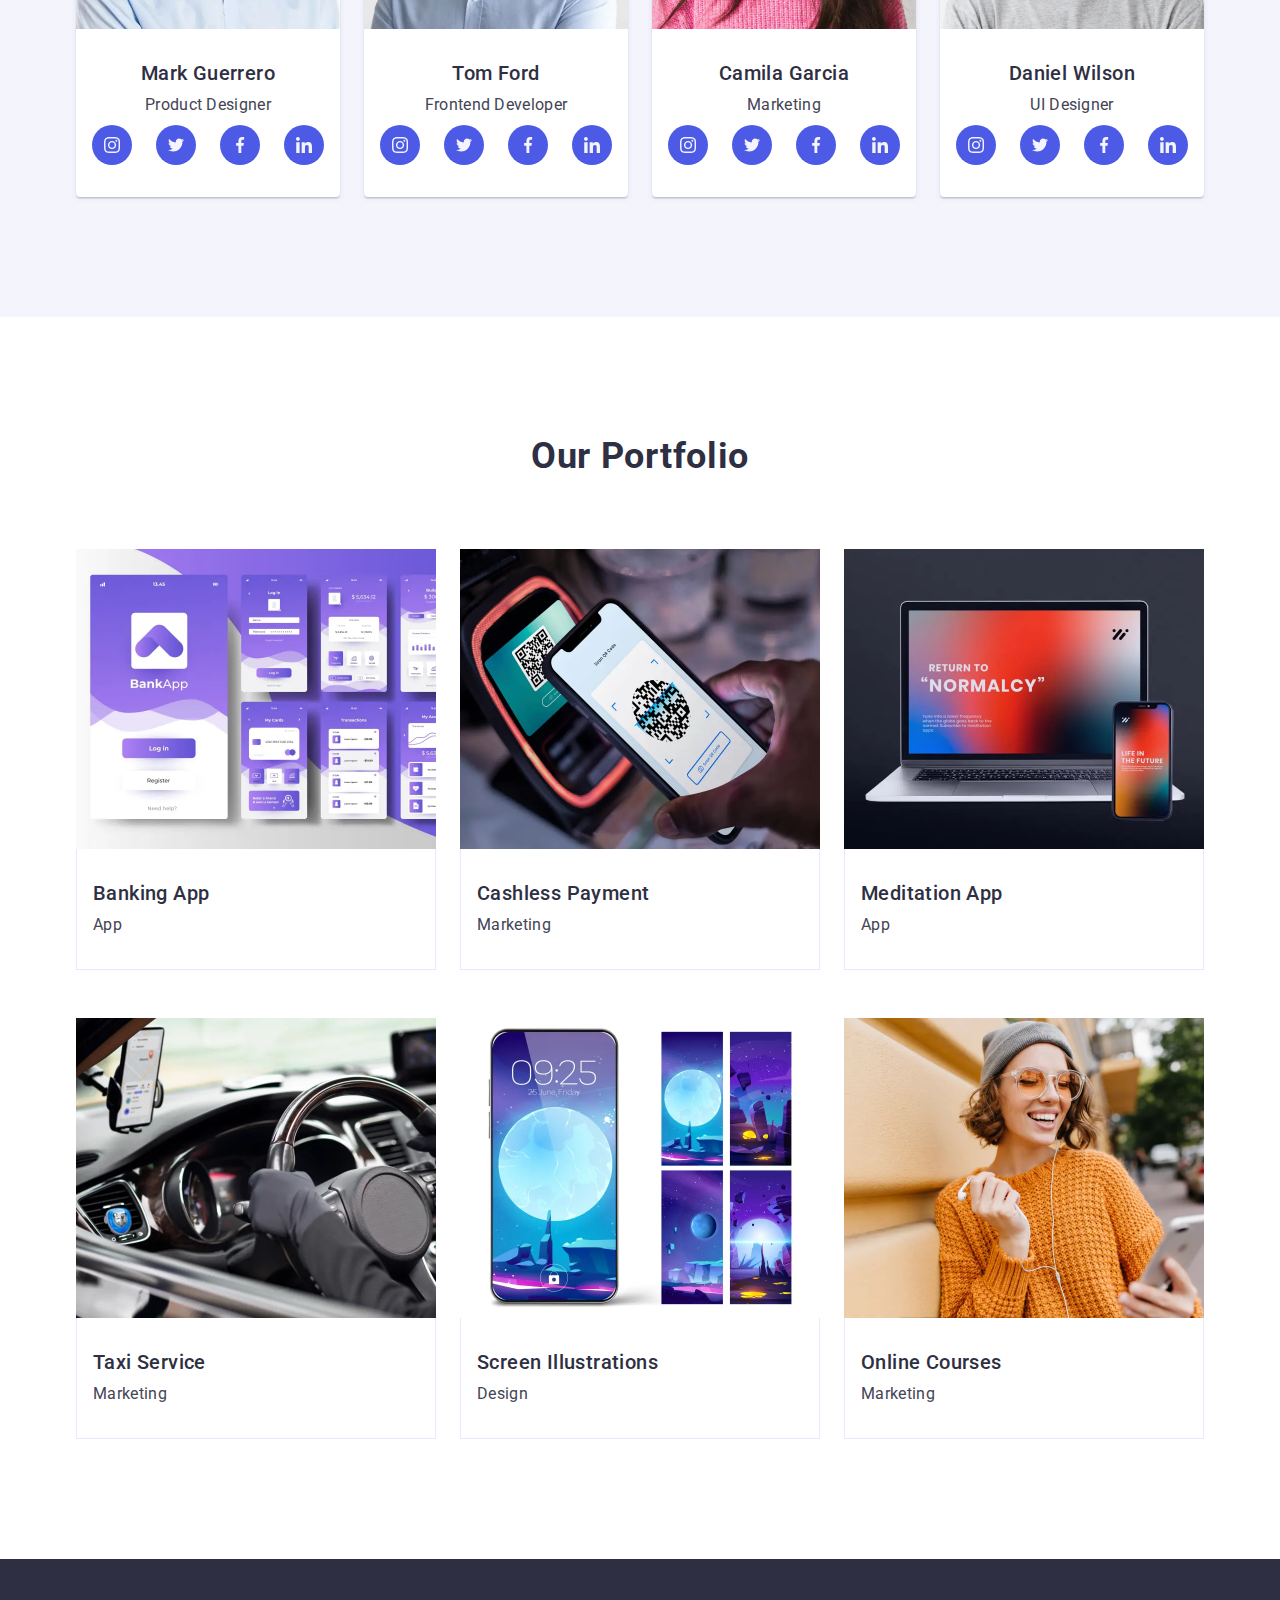
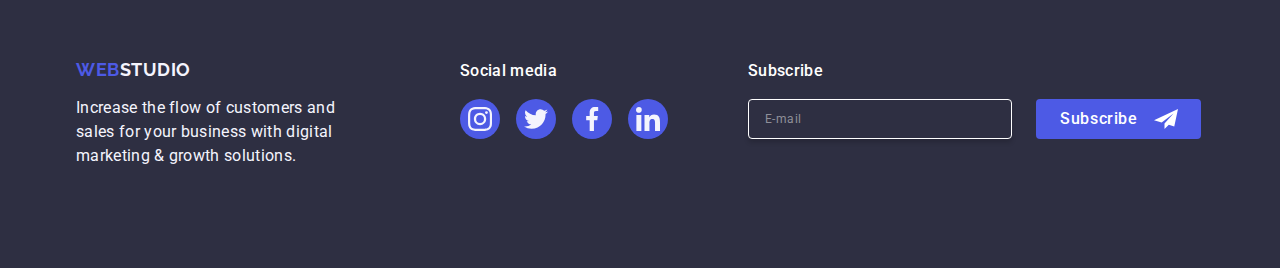
==== commit f12f2723: "add subscribe" ====
--- a/index.html
+++ b/index.html
@@ -536,7 +536,6 @@
         <footer class="page-footer">
             <div class="container">
                 <div class="footer-wrap">
-
                     <div class="footer-promo">
                         <a href="./index.html" class="link logo logo-inversion">
                             <span class="logo-accent">Web</span>Studio
@@ -549,7 +548,7 @@
                         </b>
                     </div>
 
-                    <div>
+                    <div class="footer-social">
                         <p class="footer-subtitle">Social media</p>
 
                         <ul class="social-links list">
@@ -598,6 +597,21 @@
                             </li>
                         </ul>
                     </div>
+
+                    <div class="footer-subscribe">
+                        <p class="footer-subtitle">Subscribe</p>
+
+                        <form name="subscribe-form" class="subscribe-form">
+                            <input type="email" class="subscribe-input" placeholder="E-mail">
+
+                            <button type="submit" class="button subscribe-btn">Subscribe
+                                <svg class="subscribe-icon" width="24" height="24">
+                                    <use href="./imgs/icons.svg#icon-arrow"></use>
+                                </svg>
+                            </button>
+                        </form>
+
+                    </div>
                 </div>
             </div>
         </footer>
@@ -623,7 +637,7 @@
                         <span class="input-wrap">
                             <input type="text" name="order-name" class="form-input">
 
-                            <svg class="order-form-icon" width="18" height="18">
+                            <svg class="order-form-icon" width="12" height="12">
                                 <use href="./imgs/icons.svg#icon-person"></use>
                             </svg>
                         </span>
@@ -635,7 +649,7 @@
                         <span class="input-wrap">
                             <input type="tel" name="order-phone" class="form-input">
 
-                            <svg class="order-form-icon" width="18" height="18">
+                            <svg class="order-form-icon" width="13" height="13">
                                 <use href="./imgs/icons.svg#icon-phone"></use>
                             </svg>
                         </span>
@@ -647,7 +661,7 @@
                         <span class="input-wrap">
                             <input type="email" name="order-email" class="form-input">
 
-                            <svg class="order-form-icon" width="18" height="18">
+                            <svg class="order-form-icon" width="15" height="12">
                                 <use href="./imgs/icons.svg#icon-email"></use>
                             </svg>
                         </span>
@@ -663,11 +677,13 @@
                 <label class="policy-label">
                     <input type="checkbox" name="policy" class="policy-input">
 
-                    <span class="policy-checkbox"></span>
-
-                    <span>I accept the terms and conditions of the <a href="./index.html"
-                            class="policy-link link">Privacy
-                            Policy</a></span>
+                    <svg class="policy-checkbox" width="16" height="16">
+                        <use class="policy-checkbox-icon" href="./imgs/icons.svg#icon-checkmark"></use>
+                    </svg>
+
+                    I accept the terms and conditions of the&nbsp;<a href="./index.html"
+                        class="policy-link link">Privacy
+                        Policy</a>
                 </label>
 
                 <button type="submit" class="order-submit-btn button">Send</button>
--- a/css/common.css
+++ b/css/common.css
@@ -21,7 +21,7 @@
 
   --overlay-color: rgba(46, 47, 66, 0.7);
 
-  --animation: 300ms ease-in-out;
+  --animation: 250ms cubic-bezier(0.4, 0, 0.2, 1);
 }
 
 html {
@@ -264,7 +264,6 @@
 
 .footer-wrap {
   display: flex;
-  column-gap: 120px;
 }
 
 .footer-promo {
@@ -272,6 +271,7 @@
   flex-direction: column;
   row-gap: 16px;
   width: 264px;
+  margin-right: 120px;
 }
 
 .footer-label {
@@ -286,8 +286,50 @@
   font-weight: 500;
 }
 
+.footer-social {
+  margin-right: 80px;
+}
+
 .page-footer .social-links {
   column-gap: 16px;
+}
+
+.subscribe-form {
+  display: flex;
+  column-gap: 24px;
+}
+
+.subscribe-input {
+  width: 264px;
+  height: 40px;
+  padding: 8px 16px;
+  border-radius: 4px;
+  border: 1px solid var(--light-text-color);
+
+  color: var(--light-text-color);
+  font-size: 12px;
+  line-height: 2;
+  letter-spacing: 0.48px;
+
+  background-color: var(--dark-bg-color);
+  box-shadow: 0px 4px 4px 0px rgba(0, 0, 0, 0.15);
+}
+
+.subscribe-input::placeholder {
+  color: var(--slate-text-color);
+}
+
+.subscribe-btn {
+  display: flex;
+  align-items: center;
+  column-gap: 16px;
+  padding: 8px 24px;
+  width: 165px;
+  min-width: auto;
+}
+
+.subscribe-icon {
+  flex-shrink: 0;
 }
 
 /* /page-footer */
@@ -361,7 +403,6 @@
 
   padding: 72px 24px 24px;
   max-width: 408px;
-  /* min-height: 584px; */
   max-height: 90%;
   overflow-y: auto;
 
@@ -401,6 +442,10 @@
   fill: var(--light-text-color);
 }
 
+/* /backdrop and modal*/
+
+/* order form*/
+
 .order-form-title {
   display: inline-block;
   width: 100%;
@@ -414,7 +459,6 @@
 .order-form {
   display: flex;
   flex-direction: column;
-  align-items: center;
 }
 
 .order-inputs-box {
@@ -444,17 +488,19 @@
   flex-direction: column;
 
   padding: 8px 16px 8px 38px;
-  width: 360px;
+  width: 100%;
   height: 40px;
   border-radius: 4px;
   border: 1px solid var(--border-dark);
+
+  transition: border-color var(--animation), color var(--animation);
 }
 
 .form-textarea {
   display: flex;
   flex-direction: column;
   padding: 8px 16px;
-  width: 360px;
+  width: 100%;
   height: 120px;
 
   line-height: 1.17;
@@ -464,6 +510,8 @@
   border: 1px solid var(--border-dark);
 
   resize: none;
+
+  transition: border-color var(--animation), color var(--animation);
 }
 
 .form-textarea::placeholder {
@@ -472,8 +520,9 @@
 
 .form-input:focus,
 .form-textarea:focus {
-  outline: 1px solid var(--accent-color);
-  border-color: transparent;
+  outline: none;
+  border-color: var(--accent-color);
+
   color: var(--accent-color);
 }
 
@@ -485,11 +534,13 @@
 
 .order-form-icon {
   position: absolute;
-  bottom: 50%;
+  top: 50%;
   left: 16px;
-  transform: translateY(50%);
+  transform: translateY(-50%);
 
   fill: currentColor;
+
+  transition: color var(--animation);
 }
 
 .form-input:focus ~ .order-form-icon {
@@ -499,7 +550,6 @@
 .policy-label {
   display: flex;
   align-items: center;
-  column-gap: 8px;
   margin-bottom: 24px;
 
   color: var(--slate-text-color);
@@ -509,12 +559,13 @@
 }
 
 .policy-input {
+  position: absolute;
   appearance: none;
 }
 
 .policy-checkbox {
-  display: inline-block;
   flex-shrink: 0;
+  margin-right: 8px;
 
   width: 16px;
   height: 16px;
@@ -522,11 +573,23 @@
   border-radius: 2px;
 }
 
+.policy-checkbox-icon {
+  display: none;
+
+  fill: var(--light-text-color);
+}
+
+.policy-input:checked + .policy-checkbox > .policy-checkbox-icon {
+  display: block;
+}
+
 .policy-input:checked + .policy-checkbox {
   border: transparent;
   background-color: #404bbf;
-  background-image: url("../imgs/checkmark.svg");
-  background-origin: border-box;
+}
+
+.policy-input:focus + .policy-checkbox {
+  box-shadow: 0 0 0 2px rgba(0, 0, 255, 0.5);
 }
 
 .policy-link {
@@ -537,7 +600,8 @@
 }
 
 .order-submit-btn {
+  align-self: center;
   width: 169px;
 }
 
-/* /backdrop and modal*/
+/* /order form*/
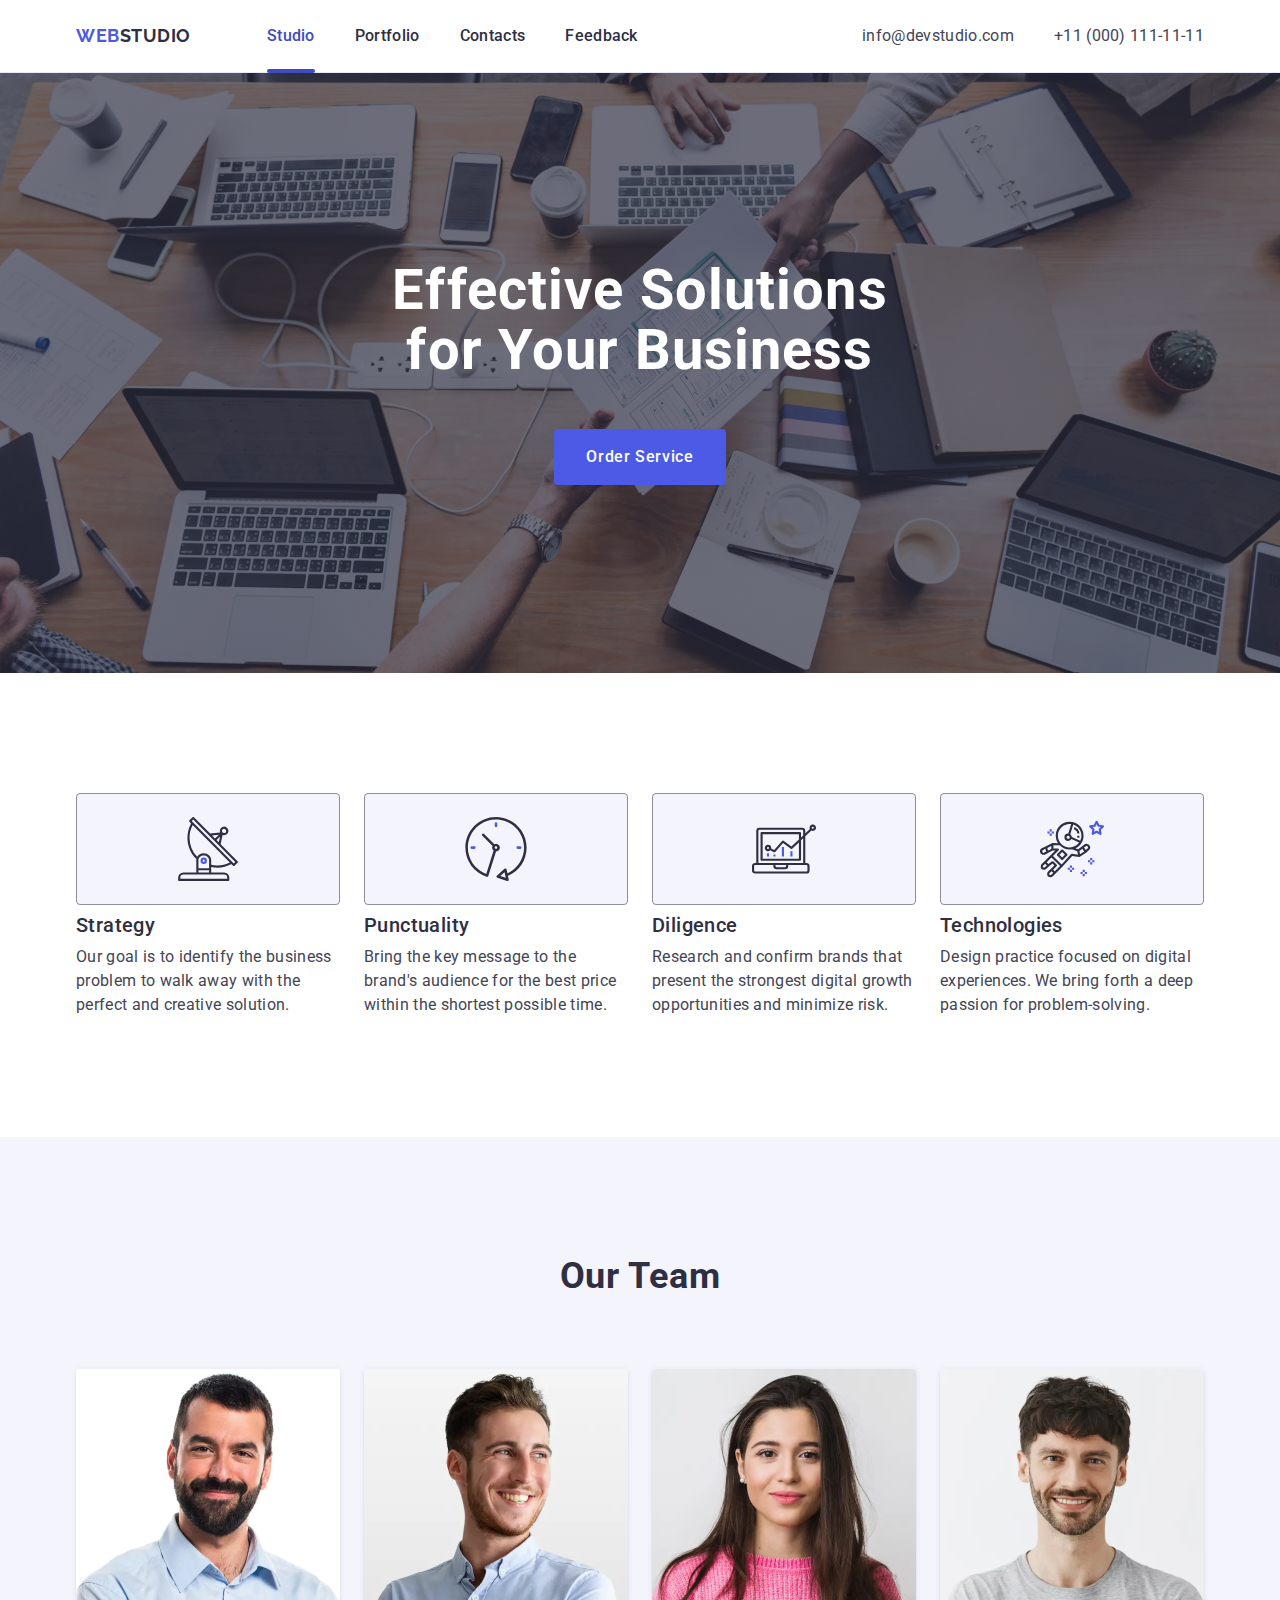
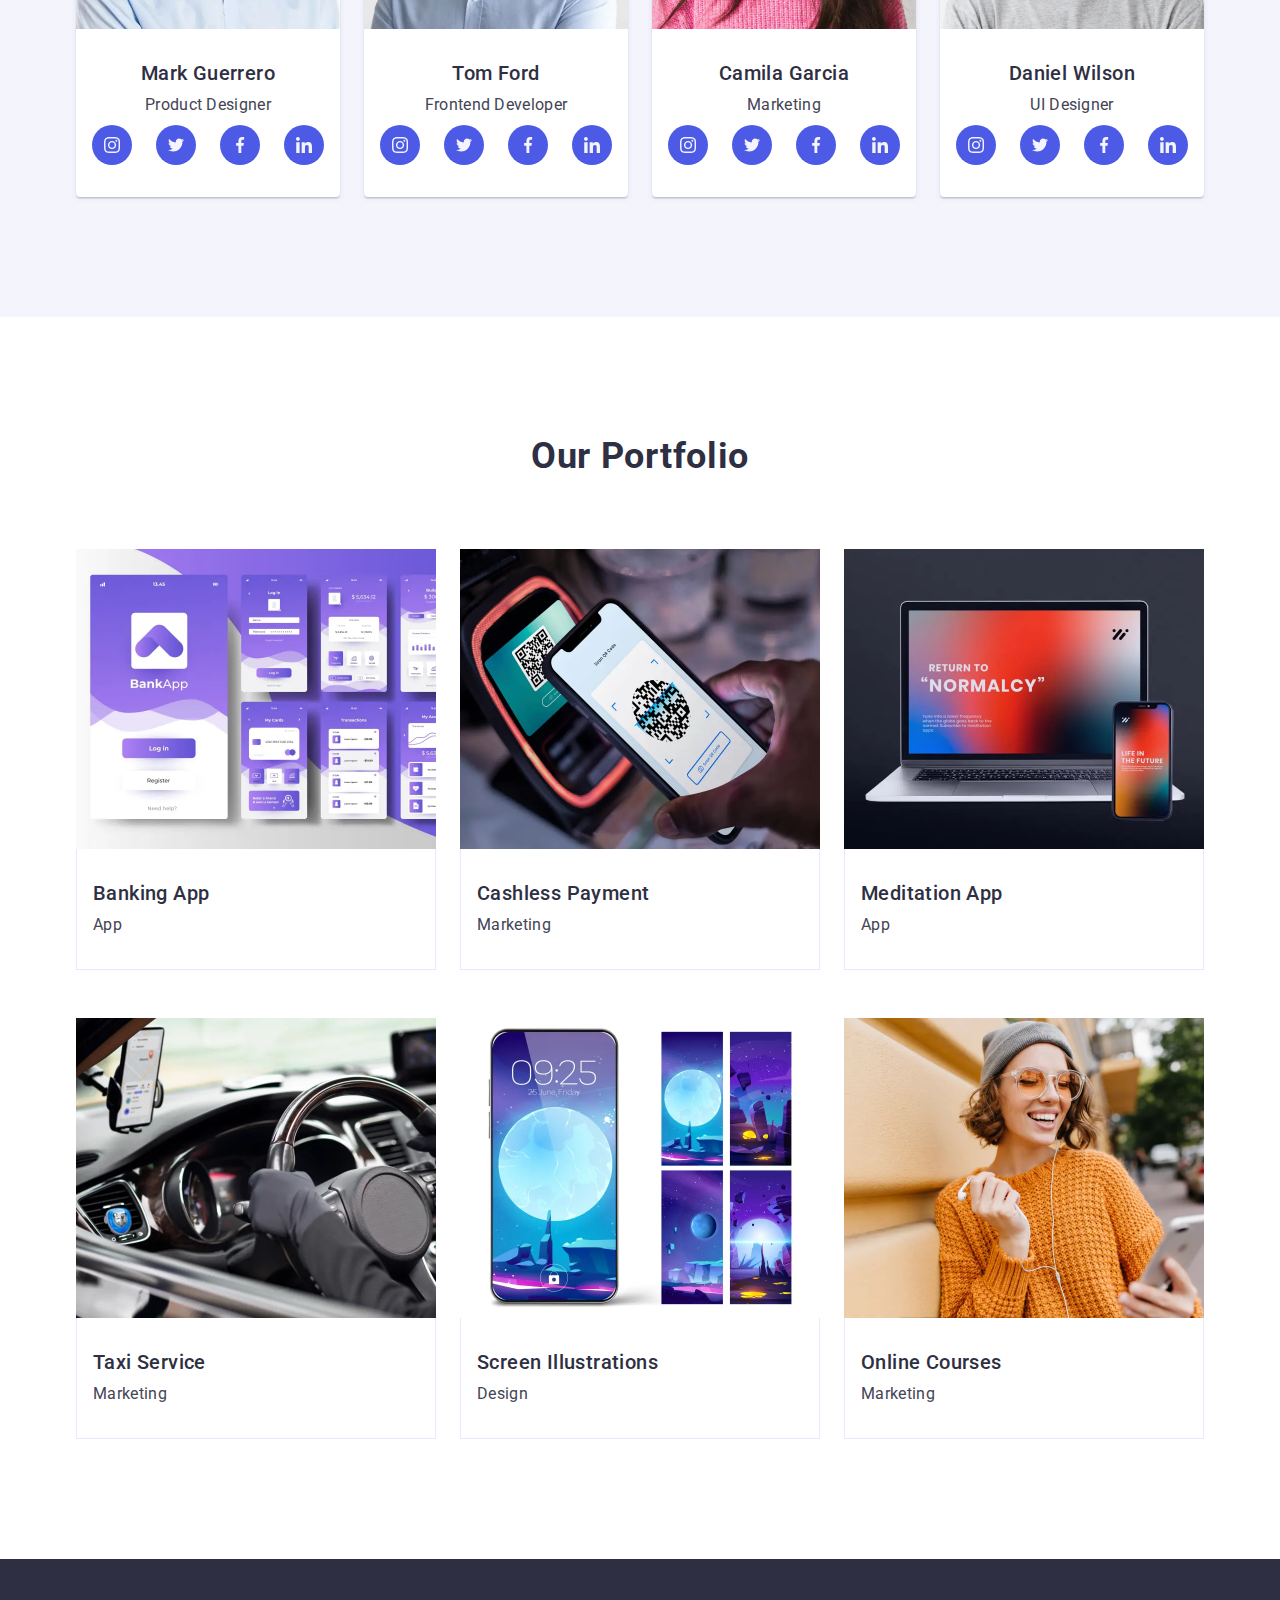
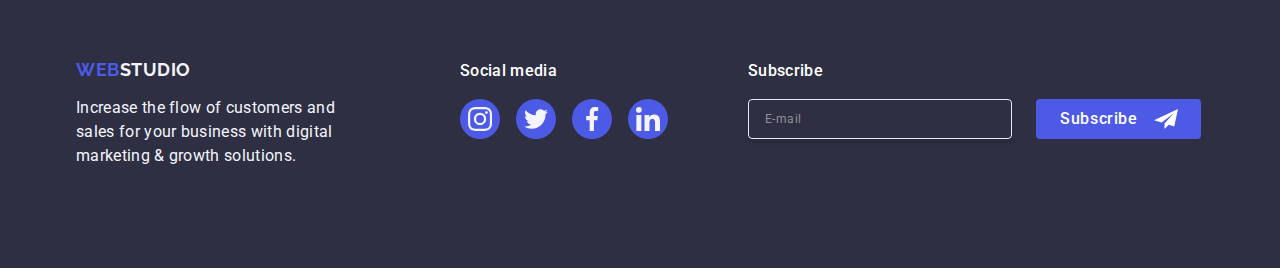
==== commit 8805497e: "add base and common sass" ====
--- a/index.html
+++ b/index.html
@@ -17,39 +17,41 @@
 
     <link rel="stylesheet" href="https://cdn.jsdelivr.net/npm/modern-normalize@2.0.0/modern-normalize.min.css">
     <link rel="stylesheet" href="./css/common.css">
-    <link rel="stylesheet" href="./css/main.css">
+    <link rel="stylesheet" href="css/main.min.css">
+    <link rel="stylesheet" href="./css/mainCss.css">
 </head>
 
 <body>
     <div class="page-container">
         <header class="page-header">
             <div class="container">
-                <div class="page-header-wrap">
-                    <nav class="main-nav">
-                        <a href="./index.html" class="link logo">
-                            <span class="logo-accent">Web</span>Studio
+                <div class="page-header__wrap">
+                    <nav class="page-header__nav">
+                        <a href="./index.html" class="logo">
+                            <span class="logo__accent-text">Web</span>Studio
                         </a>
 
-                        <ul class="list site-nav">
-                            <li><a href="./index.html" class="nav-link link current">Studio</a></li>
-
-                            <li><a href="#portfolio" class="nav-link link">Portfolio</a></li>
-
-                            <li><a href="#contacts" class="nav-link link">Contacts</a></li>
-
-                            <li><a href="./feedback.html" class="nav-link link">Feedback</a></li>
+                        <ul class="site-nav">
+                            <li><a href="./index.html" class="site-nav__link  site-nav__link--current">Studio</a></li>
+
+                            <li><a href="#portfolio" class="site-nav__link">Portfolio</a></li>
+
+                            <li><a href="#contacts" class="site-nav__link">Contacts</a></li>
+
+                            <li><a href="./feedback.html" class="site-nav__link">Feedback</a>
+                            </li>
 
                         </ul>
                     </nav>
 
-                    <ul class="list contacts-list">
+                    <ul class="contacts">
                         <li>
                             <a href="mailto:info@devstudio.com" target="_blank"
-                                class="link contacts-link">info@devstudio.com</a>
+                                class="contacts__link">info@devstudio.com</a>
                         </li>
 
                         <li>
-                            <a href="tel:+110001111111" target="_blank" class="link contacts-link">+11 (000)
+                            <a href="tel:+110001111111" target="_blank" class="contacts__link">+11 (000)
                                 111-11-11</a>
                         </li>
                     </ul>
@@ -136,7 +138,7 @@
 
             <section class="section team-section">
                 <div class="container">
-                    <h2 class="section-title">Our Team</h2>
+                    <h2 class="title">Our Team</h2>
 
                     <ul class="list team-list">
                         <li class="team-item">
@@ -150,49 +152,49 @@
 
                                 <p class="team-role">Product Designer</p>
 
-                                <ul class="social-links list">
-                                    <li class="social-item">
-                                        <a href="https://www.instagram.com/" class="social-link"
+                                <ul class="social-list">
+                                    <li>
+                                        <a href="https://www.instagram.com/" class="social-list__link"
                                             aria-label="Go to Instagram" target="_blank" rel="noopener nofollow"
                                             title="Go to Instagram">
                                             <span class="visually-hidden">Go to Instagram</span>
 
-                                            <svg width="16" height="16" class="social-icon">
+                                            <svg width="16" height="16" class="social-list__icon">
                                                 <use href="./imgs/icons.svg#icon-instagram"></use>
                                             </svg>
                                         </a>
                                     </li>
 
-                                    <li class="social-item">
-                                        <a href="https://x.com/" class="social-link" aria-label="Go to Twitter"
+                                    <li>
+                                        <a href="https://x.com/" class="social-list__link" aria-label="Go to Twitter"
                                             target="_blank" rel="noopener nofollow" title="Go to Twitter">
                                             <span class="visually-hidden">Go to Twitter</span>
 
-                                            <svg width="16" height="16" class="social-icon">
+                                            <svg width="16" height="16" class="social-list__icon">
                                                 <use href="./imgs/icons.svg#icon-twitter"></use>
                                             </svg>
                                         </a>
                                     </li>
 
-                                    <li class="social-item">
-                                        <a href="https://www.facebook.com/" class="social-link"
+                                    <li>
+                                        <a href="https://www.facebook.com/" class="social-list__link"
                                             aria-label="Go to Facebook" target="_blank" rel="noopener nofollow"
                                             title="Go to Facebook">
                                             <span class="visually-hidden">Go to Facebook</span>
 
-                                            <svg width="16" height="16" class="social-icon">
+                                            <svg width="16" height="16" class="social-list__icon">
                                                 <use href="./imgs/icons.svg#icon-facebook"></use>
                                             </svg>
                                         </a>
                                     </li>
 
-                                    <li class="social-item">
-                                        <a href="https://www.linkedin.com/" class="social-link"
+                                    <li>
+                                        <a href="https://www.linkedin.com/" class="social-list__link"
                                             aria-label="Go to Linkedin" target="_blank" rel="noopener nofollow"
                                             title="Go to Linkedin">
                                             <span class="visually-hidden">Go to Linkedin</span>
 
-                                            <svg width="16" height="16" class="social-icon">
+                                            <svg width="16" height="16" class="social-list__icon">
                                                 <use href="./imgs/icons.svg#icon-linkedin"></use>
                                             </svg>
                                         </a>
@@ -212,49 +214,49 @@
 
                                 <p class="team-role">Frontend Developer</p>
 
-                                <ul class="social-links list">
-                                    <li class="social-item">
-                                        <a href="https://www.instagram.com/" class="social-link"
+                                <ul class="social-list">
+                                    <li>
+                                        <a href="https://www.instagram.com/" class="social-list__link"
                                             aria-label="Go to Instagram" target="_blank" rel="noopener nofollow"
                                             title="Go to Instagram">
                                             <span class="visually-hidden">Go to Instagram</span>
 
-                                            <svg width="16" height="16" class="social-icon">
+                                            <svg width="16" height="16" class="social-list__icon">
                                                 <use href="./imgs/icons.svg#icon-instagram"></use>
                                             </svg>
                                         </a>
                                     </li>
 
-                                    <li class="social-item">
-                                        <a href="https://x.com/" class="social-link" aria-label="Go to Twitter"
+                                    <li>
+                                        <a href="https://x.com/" class="social-list__link" aria-label="Go to Twitter"
                                             target="_blank" rel="noopener nofollow" title="Go to Twitter">
                                             <span class="visually-hidden">Go to Twitter</span>
 
-                                            <svg width="16" height="16" class="social-icon">
+                                            <svg width="16" height="16" class="social-list__icon">
                                                 <use href="./imgs/icons.svg#icon-twitter"></use>
                                             </svg>
                                         </a>
                                     </li>
 
-                                    <li class="social-item">
-                                        <a href="https://www.facebook.com/" class="social-link"
+                                    <li>
+                                        <a href="https://www.facebook.com/" class="social-list__link"
                                             aria-label="Go to Facebook" target="_blank" rel="noopener nofollow"
                                             title="Go to Facebook">
                                             <span class="visually-hidden">Go to Facebook</span>
 
-                                            <svg width="16" height="16" class="social-icon">
+                                            <svg width="16" height="16" class="social-list__icon">
                                                 <use href="./imgs/icons.svg#icon-facebook"></use>
                                             </svg>
                                         </a>
                                     </li>
 
-                                    <li class="social-item">
-                                        <a href="https://www.linkedin.com/" class="social-link"
+                                    <li>
+                                        <a href="https://www.linkedin.com/" class="social-list__link"
                                             aria-label="Go to Linkedin" target="_blank" rel="noopener nofollow"
                                             title="Go to Linkedin">
                                             <span class="visually-hidden">Go to Linkedin</span>
 
-                                            <svg width="16" height="16" class="social-icon">
+                                            <svg width="16" height="16" class="social-list__icon">
                                                 <use href="./imgs/icons.svg#icon-linkedin"></use>
                                             </svg>
                                         </a>
@@ -274,49 +276,49 @@
 
                                 <p class="team-role">Marketing</p>
 
-                                <ul class="social-links list">
-                                    <li class="social-item">
-                                        <a href="https://www.instagram.com/" class="social-link"
+                                <ul class="social-list">
+                                    <li>
+                                        <a href="https://www.instagram.com/" class="social-list__link"
                                             aria-label="Go to Instagram" target="_blank" rel="noopener nofollow"
                                             title="Go to Instagram">
                                             <span class="visually-hidden">Go to Instagram</span>
 
-                                            <svg width="16" height="16" class="social-icon">
+                                            <svg width="16" height="16" class="social-list__icon">
                                                 <use href="./imgs/icons.svg#icon-instagram"></use>
                                             </svg>
                                         </a>
                                     </li>
 
-                                    <li class="social-item">
-                                        <a href="https://x.com/" class="social-link" aria-label="Go to Twitter"
+                                    <li>
+                                        <a href="https://x.com/" class="social-list__link" aria-label="Go to Twitter"
                                             target="_blank" rel="noopener nofollow" title="Go to Twitter">
                                             <span class="visually-hidden">Go to Twitter</span>
 
-                                            <svg width="16" height="16" class="social-icon">
+                                            <svg width="16" height="16" class="social-list__icon">
                                                 <use href="./imgs/icons.svg#icon-twitter"></use>
                                             </svg>
                                         </a>
                                     </li>
 
-                                    <li class="social-item">
-                                        <a href="https://www.facebook.com/" class="social-link"
+                                    <li>
+                                        <a href="https://www.facebook.com/" class="social-list__link"
                                             aria-label="Go to Facebook" target="_blank" rel="noopener nofollow"
                                             title="Go to Facebook">
                                             <span class="visually-hidden">Go to Facebook</span>
 
-                                            <svg width="16" height="16" class="social-icon">
+                                            <svg width="16" height="16" class="social-list__icon">
                                                 <use href="./imgs/icons.svg#icon-facebook"></use>
                                             </svg>
                                         </a>
                                     </li>
 
-                                    <li class="social-item">
-                                        <a href="https://www.linkedin.com/" class="social-link"
+                                    <li>
+                                        <a href="https://www.linkedin.com/" class="social-list__link"
                                             aria-label="Go to Linkedin" target="_blank" rel="noopener nofollow"
                                             title="Go to Linkedin">
                                             <span class="visually-hidden">Go to Linkedin</span>
 
-                                            <svg width="16" height="16" class="social-icon">
+                                            <svg width="16" height="16" class="social-list__icon">
                                                 <use href="./imgs/icons.svg#icon-linkedin"></use>
                                             </svg>
                                         </a>
@@ -336,49 +338,49 @@
 
                                 <p class="team-role">UI Designer</p>
 
-                                <ul class="social-links list">
-                                    <li class="social-item">
-                                        <a href="https://www.instagram.com/" class="social-link"
+                                <ul class="social-list">
+                                    <li>
+                                        <a href="https://www.instagram.com/" class="social-list__link"
                                             aria-label="Go to Instagram" target="_blank" rel="noopener nofollow"
                                             title="Go to Instagram">
                                             <span class="visually-hidden">Go to Instagram</span>
 
-                                            <svg width="16" height="16" class="social-icon">
+                                            <svg width="16" height="16" class="social-list__icon">
                                                 <use href="./imgs/icons.svg#icon-instagram"></use>
                                             </svg>
                                         </a>
                                     </li>
 
-                                    <li class="social-item">
-                                        <a href="https://x.com/" class="social-link" aria-label="Go to Twitter"
+                                    <li>
+                                        <a href="https://x.com/" class="social-list__link" aria-label="Go to Twitter"
                                             target="_blank" rel="noopener nofollow" title="Go to Twitter">
                                             <span class="visually-hidden">Go to Twitter</span>
 
-                                            <svg width="16" height="16" class="social-icon">
+                                            <svg width="16" height="16" class="social-list__icon">
                                                 <use href="./imgs/icons.svg#icon-twitter"></use>
                                             </svg>
                                         </a>
                                     </li>
 
-                                    <li class="social-item">
-                                        <a href="https://www.facebook.com/" class="social-link"
+                                    <li>
+                                        <a href="https://www.facebook.com/" class="social-list__link"
                                             aria-label="Go to Facebook" target="_blank" rel="noopener nofollow"
                                             title="Go to Facebook">
                                             <span class="visually-hidden">Go to Facebook</span>
 
-                                            <svg width="16" height="16" class="social-icon">
+                                            <svg width="16" height="16" class="social-list__icon">
                                                 <use href="./imgs/icons.svg#icon-facebook"></use>
                                             </svg>
                                         </a>
                                     </li>
 
-                                    <li class="social-item">
-                                        <a href="https://www.linkedin.com/" class="social-link"
+                                    <li>
+                                        <a href="https://www.linkedin.com/" class="social-list__link"
                                             aria-label="Go to Linkedin" target="_blank" rel="noopener nofollow"
                                             title="Go to Linkedin">
                                             <span class="visually-hidden">Go to Linkedin</span>
 
-                                            <svg width="16" height="16" class="social-icon">
+                                            <svg width="16" height="16" class="social-list__icon">
                                                 <use href="./imgs/icons.svg#icon-linkedin"></use>
                                             </svg>
                                         </a>
@@ -392,7 +394,7 @@
 
             <section class="section portfolio-section" id="portfolio">
                 <div class="container">
-                    <h2 class="section-title">Our Portfolio</h2>
+                    <h2 class="title">Our Portfolio</h2>
 
                     <ul class="portfolio-gallery list">
                         <li class="portfolio-item">
@@ -535,62 +537,66 @@
 
         <footer class="page-footer">
             <div class="container">
-                <div class="footer-wrap">
-                    <div class="footer-promo">
-                        <a href="./index.html" class="link logo logo-inversion">
-                            <span class="logo-accent">Web</span>Studio
+                <div class="page-footer__wrap">
+                    <div class="page-footer__promo-box">
+                        <a href="./index.html" class="logo logo--inversion">
+                            <span class="logo__accent-text">Web</span>Studio
                         </a>
 
-                        <b class="footer-label">Increase the flow of customers and sales for your business with digital
+                        <b class="page-footer__label">Increase the flow of customers and sales for your business with
+                            digital
                             marketing
                             &#38; growth
                             solutions.
                         </b>
                     </div>
 
-                    <div class="footer-social">
-                        <p class="footer-subtitle">Social media</p>
-
-                        <ul class="social-links list">
-                            <li class="social-item">
-                                <a href="https://www.instagram.com/" class="social-link" aria-label="Go to Instagram"
-                                    target="_blank" rel="noopener nofollow" title="Go to Instagram">
+                    <div class="page-footer__social-box">
+                        <p class="page-footer__title">Social media</p>
+
+                        <ul class="social-list page-footer__social-list">
+                            <li>
+                                <a href="https://www.instagram.com/" class="social-list__link"
+                                    aria-label="Go to Instagram" target="_blank" rel="noopener nofollow"
+                                    title="Go to Instagram">
                                     <span class="visually-hidden">Go to Instagram</span>
 
-                                    <svg width="24" height="24" class="social-icon">
+                                    <svg width="24" height="24" class="social-list__icon">
                                         <use href="./imgs/icons.svg#icon-instagram"></use>
                                     </svg>
                                 </a>
                             </li>
 
-                            <li class="social-item">
-                                <a href="https://x.com/" class="social-link" aria-label="Go to Twitter" target="_blank"
-                                    rel="noopener nofollow" title="Go to Twitter">
+                            <li>
+                                <a href="https://x.com/" class="social-list__link" aria-label="Go to Twitter"
+                                    target="_blank" rel="noopener nofollow" title="Go to Twitter">
                                     <span class="visually-hidden">Go to Twitter</span>
 
-                                    <svg width="24" height="24" class="social-icon">
+                                    <svg width="24" height="24" class="social-list__icon">
                                         <use href="./imgs/icons.svg#icon-twitter"></use>
                                     </svg>
                                 </a>
                             </li>
 
-                            <li class="social-item">
-                                <a href="https://www.facebook.com/" class="social-link" aria-label="Go to Facebook"
-                                    target="_blank" rel="noopener nofollow" title="Go to Facebook">
+                            <li>
+                                <a href="https://www.facebook.com/" class="social-list__link"
+                                    aria-label="Go to Facebook" target="_blank" rel="noopener nofollow"
+                                    title="Go to Facebook">
                                     <span class="visually-hidden">Go to Facebook</span>
 
-                                    <svg width="24" height="24" class="social-icon">
+                                    <svg width="24" height="24" class="social-list__icon">
                                         <use href="./imgs/icons.svg#icon-facebook"></use>
                                     </svg>
                                 </a>
                             </li>
 
-                            <li class="social-item">
-                                <a href="https://www.linkedin.com/" class="social-link" aria-label="Go to Linkedin"
-                                    target="_blank" rel="noopener nofollow" title="Go to Linkedin">
+                            <li>
+                                <a href="https://www.linkedin.com/" class="social-list__link"
+                                    aria-label="Go to Linkedin" target="_blank" rel="noopener nofollow"
+                                    title="Go to Linkedin">
                                     <span class="visually-hidden">Go to Linkedin</span>
 
-                                    <svg width="24" height="24" class="social-icon">
+                                    <svg width="24" height="24" class="social-list__icon">
                                         <use href="./imgs/icons.svg#icon-linkedin"></use>
                                     </svg>
                                 </a>
@@ -598,14 +604,14 @@
                         </ul>
                     </div>
 
-                    <div class="footer-subscribe">
-                        <p class="footer-subtitle">Subscribe</p>
+                    <div class="page-footer__subscribe-box">
+                        <p class="page-footer__title">Subscribe</p>
 
                         <form name="subscribe-form" class="subscribe-form">
-                            <input type="email" class="subscribe-input" placeholder="E-mail">
-
-                            <button type="submit" class="button subscribe-btn">Subscribe
-                                <svg class="subscribe-icon" width="24" height="24">
+                            <input type="email" class="subscribe-form__input" placeholder="E-mail">
+
+                            <button type="submit" class="button subscribe-form__button">Subscribe
+                                <svg class="subscribe-form__icon" width="24" height="24">
                                     <use href="./imgs/icons.svg#icon-arrow"></use>
                                 </svg>
                             </button>
--- a/css/common.css
+++ b/css/common.css
@@ -21,10 +21,12 @@
 
   --overlay-color: rgba(46, 47, 66, 0.7);
 
+  --outline-color: rgb(0, 84, 217);
+
   --animation: 250ms cubic-bezier(0.4, 0, 0.2, 1);
 }
 
-html {
+/* html {
   scroll-behavior: smooth;
 }
 
@@ -72,50 +74,46 @@
 
 textarea {
   resize: none;
-}
-
-.page-container {
+} */
+
+/* .page-container {
   display: flex;
   flex-direction: column;
   height: 100vh;
-}
-
-.visually-hidden {
-  position: absolute;
-  white-space: nowrap;
-  width: 1px;
-  height: 1px;
-  overflow: hidden;
-  border: 0;
-  padding: 0;
-  clip: rect(0 0 0 0);
-  clip-path: inset(50%);
-  margin: -1px;
-}
-
-.container {
+} */
+
+/* .container {
   max-width: 1158px;
   padding-left: 15px;
   padding-right: 15px;
   margin-left: auto;
   margin-right: auto;
-}
-
-.section {
+} */
+
+/* .section {
   padding-top: 120px;
   padding-bottom: 120px;
-}
-
-.list {
+} */
+
+/* .list {
   list-style-type: none;
 }
 
 .link {
   color: currentColor;
   text-decoration: none;
-}
-
-.section-title {
+} */
+
+/* .main-title {
+  margin-bottom: 48px;
+
+  color: var(--light-text-color);
+  font-size: 56px;
+  line-height: 1.07;
+  letter-spacing: 1.12px;
+} */
+
+/* .section-title {
   margin-bottom: 72px;
 
   color: var(--secondary-text-color);
@@ -124,9 +122,9 @@
   font-weight: 700;
   line-height: 1.11;
   letter-spacing: 0.72px;
-}
-
-.subtitle {
+} */
+
+/* .subtitle {
   margin-bottom: 8px;
 
   color: var(--secondary-text-color);
@@ -134,9 +132,9 @@
   font-weight: 500;
   line-height: 1.2;
   letter-spacing: 0.4px;
-}
-
-.logo {
+} */
+
+/* .logo {
   font-family: "Raleway", sans-serif;
   font-size: 18px;
   font-weight: 700;
@@ -151,9 +149,9 @@
 
 .logo-accent {
   color: var(--accent-color);
-}
-
-.button {
+} */
+
+/* .button {
   padding: 16px 32px;
   border: none;
   border-radius: 4px;
@@ -172,44 +170,44 @@
 .button:hover,
 .button:focus {
   background-color: var(--accent-color-dark);
-}
+} */
 
 /* header */
 
-.page-header {
+/* .page-header {
   border-bottom: 1px solid var(--border-light-color);
 }
 
 .page-header-wrap {
   display: flex;
   align-items: center;
-}
-
-.page-header-wrap .link {
+} */
+
+/* .page-header__wrap .link {
   display: block;
   padding-top: 24px;
   padding-bottom: 24px;
-}
-
-.main-nav {
+} */
+
+/* .page-header__nav {
   display: flex;
   align-items: center;
 
   color: var(--secondary-text-color);
   font-weight: 500;
-}
-
-.site-nav {
+} */
+
+/* .site-nav {
   display: flex;
   gap: 40px;
   margin-left: 76px;
 }
 
-.current {
+.site-nav__link--current {
   position: relative;
 }
 
-.current::after {
+.site-nav__link--current::after {
   position: absolute;
   top: calc(100% - 3px);
   left: 0;
@@ -223,50 +221,57 @@
   border-radius: 2px;
 }
 
-.nav-link {
+.site-nav__link {
+  display: block;
+  padding-top: 24px;
+  padding-bottom: 24px;
+
   transition: color var(--animation);
 }
 
-.nav-link:hover,
-.nav-link:focus {
+.site-nav__link:hover,
+.site-nav__link:focus {
   color: var(--accent-color-dark);
 }
 
-.nav-link.current {
+.site-nav__link.site-nav__link--current {
   color: var(--accent-color-dark);
-}
-
-.contacts-list {
+} */
+
+/* .contacts {
   display: flex;
   align-items: center;
   margin-left: auto;
   column-gap: 40px;
 }
 
-.contacts-link {
+.contacts__link {
+  padding-top: 24px;
+  padding-bottom: 24px;
+
   transition: color var(--animation);
 }
 
-.contacts-link:hover,
-.contacts-link:focus {
+.contacts__link:hover,
+.contacts__link:focus {
   color: var(--accent-color-dark);
-}
+} */
 
 /* /header */
 
 /* page-footer */
 
-.page-footer {
+/* .page-footer {
   padding-top: 100px;
   padding-bottom: 100px;
   background-color: var(--dark-bg-color);
 }
 
-.footer-wrap {
-  display: flex;
-}
-
-.footer-promo {
+.page-footer__wrap {
+  display: flex;
+}
+
+.page-footer__promo-box {
   display: flex;
   flex-direction: column;
   row-gap: 16px;
@@ -274,32 +279,32 @@
   margin-right: 120px;
 }
 
-.footer-label {
+.page-footer__label {
   color: var(--light-invercion-text);
   font-weight: 400;
 }
 
-.footer-subtitle {
+.page-footer__title {
   margin-bottom: 16px;
 
   color: var(--primary-bg-color);
   font-weight: 500;
 }
 
-.footer-social {
+.page-footer__social-box {
   margin-right: 80px;
 }
 
-.page-footer .social-links {
+.page-footer__social-links {
   column-gap: 16px;
-}
-
-.subscribe-form {
+} */
+
+/* .subscribe-form {
   display: flex;
   column-gap: 24px;
 }
 
-.subscribe-input {
+.subscribe-form__input {
   width: 264px;
   height: 40px;
   padding: 8px 16px;
@@ -315,34 +320,34 @@
   box-shadow: 0px 4px 4px 0px rgba(0, 0, 0, 0.15);
 }
 
-.subscribe-input::placeholder {
+.subscribe-form__input::placeholder {
   color: var(--slate-text-color);
 }
 
-.subscribe-btn {
+.subscribe-form__icon {
+  flex-shrink: 0;
+} */
+
+/* .subscribe-form__button {
   display: flex;
   align-items: center;
   column-gap: 16px;
   padding: 8px 24px;
   width: 165px;
   min-width: auto;
-}
-
-.subscribe-icon {
-  flex-shrink: 0;
-}
+} */
 
 /* /page-footer */
 
 /* social */
-.social-links {
+/* .social-list {
   display: flex;
   justify-content: center;
   flex-wrap: wrap;
   gap: 24px;
 }
 
-.social-link {
+.social-list__link {
   display: inline-flex;
   justify-content: center;
   align-items: center;
@@ -357,14 +362,14 @@
   transition: background-color var(--animation);
 }
 
-.social-links a.social-link:hover,
-.social-links a.social-link:focus {
+.social-list a.social-list__link:hover,
+.social-list a.social-list__link:focus {
   background-color: var(--accent-color-socials);
 }
 
-.social-icon {
+.social-list__icon {
   fill: currentColor;
-}
+} */
 
 /* /social */
 
--- a/css/main.min.css
+++ b/css/main.min.css
@@ -0,0 +1 @@
+.visually-hidden{position:absolute;white-space:nowrap;width:1px;height:1px;overflow:hidden;border:0;padding:0;clip:rect(0 0 0 0);-webkit-clip-path:inset(50%);clip-path:inset(50%);margin:-1px}html{scroll-behavior:smooth}body{background-color:#fff;color:#434455;font-family:"Roboto",sans-serif;line-height:1.5;letter-spacing:.32px}h1,h2,h3,h4,h5,h6,p{margin-top:0;margin-bottom:0}ul,ol{margin-top:0;margin-bottom:0;padding-left:0;list-style-type:none}img{display:block;max-width:100%}button{color:currentColor;cursor:pointer}main{-webkit-box-flex:1;-ms-flex-positive:1;flex-grow:1}a{color:currentColor;text-decoration:none}textarea{resize:none}.page-container{display:-webkit-box;display:-ms-flexbox;display:flex;-webkit-box-orient:vertical;-webkit-box-direction:normal;-ms-flex-direction:column;flex-direction:column;height:100vh}.container{max-width:1158px;padding-left:15px;padding-right:15px;margin-left:auto;margin-right:auto}.section{padding-top:120px;padding-bottom:120px}.main-title{margin-bottom:48px;color:#fff;font-size:56px;line-height:1.07;letter-spacing:1.12px}.title{margin-bottom:72px;color:#2e2f42;text-align:center;font-size:36px;font-weight:700;line-height:1.11;letter-spacing:.72px}.subtitle{margin-bottom:8px;color:#2e2f42;font-size:20px;font-weight:500;line-height:1.2;letter-spacing:.4px}.logo{font-family:"Raleway",sans-serif;font-size:18px;font-weight:700;line-height:1.17;letter-spacing:.54px;text-transform:uppercase}.logo--inversion{color:#f4f4fd}.logo__accent-text{color:#4d5ae5}.button{padding:16px 32px;border:none;border-radius:4px;min-width:169px;background-color:#4d5ae5;color:#fff;font-weight:500;line-height:1.5;letter-spacing:.64px;-webkit-transition:background-color 250ms cubic-bezier(0.4, 0, 0.2, 1);transition:background-color 250ms cubic-bezier(0.4, 0, 0.2, 1)}.button:hover,.button:focus{background-color:#404bbf}.subscribe-form__button{display:-webkit-box;display:-ms-flexbox;display:flex;-webkit-box-align:center;-ms-flex-align:center;align-items:center;-webkit-column-gap:16px;-moz-column-gap:16px;column-gap:16px;padding:8px 24px;width:165px;min-width:auto}.subscribe-form{display:-webkit-box;display:-ms-flexbox;display:flex;-webkit-column-gap:24px;-moz-column-gap:24px;column-gap:24px}.subscribe-form__input{width:264px;height:40px;padding:8px 16px;border-radius:4px;border:1px solid #e7e9fc;color:#fff;font-size:12px;line-height:2;letter-spacing:.48px;background-color:#2e2f42;-webkit-box-shadow:0px 4px 4px 0px rgba(0,0,0,.15);box-shadow:0px 4px 4px 0px rgba(0,0,0,.15)}.subscribe-form__input::-webkit-input-placeholder{color:#8e8f99}.subscribe-form__input::-moz-placeholder{color:#8e8f99}.subscribe-form__input:-ms-input-placeholder{color:#8e8f99}.subscribe-form__input::-ms-input-placeholder{color:#8e8f99}.subscribe-form__input::placeholder{color:#8e8f99}.subscribe-form__icon{-ms-flex-negative:0;flex-shrink:0}.social-list{display:-webkit-box;display:-ms-flexbox;display:flex;-webkit-box-pack:center;-ms-flex-pack:center;justify-content:center;-ms-flex-wrap:wrap;flex-wrap:wrap;gap:24px}.social-list__link{display:-webkit-inline-box;display:-ms-inline-flexbox;display:inline-flex;-webkit-box-pack:center;-ms-flex-pack:center;justify-content:center;-webkit-box-align:center;-ms-flex-align:center;align-items:center;width:40px;height:40px;border-radius:50%;color:#f4f4fd;background-color:#4d5ae5;-webkit-transition:background-color 250ms cubic-bezier(0.4, 0, 0.2, 1);transition:background-color 250ms cubic-bezier(0.4, 0, 0.2, 1)}.social-list a.social-list__link:hover,.social-list a.social-list__link:focus{background-color:#31d0aa}.social-list__icon{fill:currentColor}.page-header{border-bottom:1px solid #e7e9fc}.page-header__wrap{display:-webkit-box;display:-ms-flexbox;display:flex;-webkit-box-align:center;-ms-flex-align:center;align-items:center}.page-header__nav{display:-webkit-box;display:-ms-flexbox;display:flex;-webkit-box-align:center;-ms-flex-align:center;align-items:center;color:#2e2f42;font-weight:500}.site-nav{display:-webkit-box;display:-ms-flexbox;display:flex;gap:40px;margin-left:76px}.site-nav__link{display:block;padding-top:24px;padding-bottom:24px;-webkit-transition:color 250ms cubic-bezier(0.4, 0, 0.2, 1);transition:color 250ms cubic-bezier(0.4, 0, 0.2, 1)}.site-nav__link:hover,.site-nav__link:focus{color:#404bbf}.site-nav__link--current{position:relative}.site-nav__link--current::after{position:absolute;top:calc(100% - 3px);left:0;content:"";display:inline-block;width:100%;height:4px;background-color:#404bbf;border-radius:2px}.site-nav__link.site-nav__link--current{color:#404bbf}.contacts{display:-webkit-box;display:-ms-flexbox;display:flex;-webkit-box-align:center;-ms-flex-align:center;align-items:center;margin-left:auto;-webkit-column-gap:40px;-moz-column-gap:40px;column-gap:40px}.contacts__link{padding-top:24px;padding-bottom:24px;-webkit-transition:color 250ms cubic-bezier(0.4, 0, 0.2, 1);transition:color 250ms cubic-bezier(0.4, 0, 0.2, 1)}.contacts__link:hover,.contacts__link:focus{color:#404bbf}.page-footer{padding-top:100px;padding-bottom:100px;background-color:#2e2f42}.page-footer__wrap{display:-webkit-box;display:-ms-flexbox;display:flex}.page-footer__promo-box{display:-webkit-box;display:-ms-flexbox;display:flex;-webkit-box-orient:vertical;-webkit-box-direction:normal;-ms-flex-direction:column;flex-direction:column;row-gap:16px;width:264px;margin-right:120px}.page-footer__label{color:#f4f4fd;font-weight:400}.page-footer__title{margin-bottom:16px;color:#fff;font-weight:500}.page-footer__social-box{margin-right:80px}.page-footer__social-list{-webkit-column-gap:16px;-moz-column-gap:16px;column-gap:16px}/*# sourceMappingURL=main.min.css.map */--- a/css/mainCss.css
+++ b/css/mainCss.css
@@ -0,0 +1,175 @@
+/* hero-section */
+
+.hero-section {
+  max-width: 1440px;
+  height: 600px;
+  margin-right: auto;
+  margin-left: auto;
+  padding: 0;
+
+  text-align: center;
+
+  background-color: var(--dark-bg-color);
+  background-image: linear-gradient(
+      to right,
+      var(--overlay-color),
+      var(--overlay-color)
+    ),
+    url("../imgs/bg-imgs/hero-banner.webp");
+  background-repeat: no-repeat;
+  background-position: center;
+  background-size: cover;
+}
+
+.hero-content {
+  display: flex;
+  flex-direction: column;
+  justify-content: center;
+  align-items: center;
+  width: 100%;
+  height: 100%;
+}
+
+/* /hero-section */
+
+/* features-section */
+.features-list {
+  display: flex;
+  flex-wrap: wrap;
+  gap: 24px;
+}
+
+.features-item {
+  flex-basis: calc((100% - 24px * 3) / 4);
+}
+
+.features-icon-wrap {
+  display: flex;
+  justify-content: center;
+  align-items: center;
+  height: 112px;
+  margin-bottom: 8px;
+
+  border-radius: 4px;
+  border: 1px solid var(--border-slate-color);
+  background-color: var(--secondary-bg-color);
+}
+
+/* /features-section */
+
+/* team-section */
+
+.team-section {
+  background-color: var(--secondary-bg-color);
+}
+
+.team-list {
+  display: flex;
+  flex-wrap: wrap;
+  gap: 24px;
+
+  text-align: center;
+}
+
+.team-item {
+  flex-basis: calc((100% - 24px * 3) / 4);
+  border-radius: 4px;
+
+  background-color: var(--primary-bg-color);
+  box-shadow: 0px 1px 6px 0px rgba(46, 47, 66, 0.08),
+    0px 1px 1px 0px rgba(46, 47, 66, 0.16),
+    0px 2px 1px 0px rgba(46, 47, 66, 0.08);
+
+  overflow: hidden;
+}
+
+.team-item:hover .social-link {
+  background-color: var(--accent-color-dark);
+}
+
+.team-photo-wrap {
+  width: 100%;
+  height: 260px;
+}
+
+.team-photo {
+  width: 100%;
+  height: 100%;
+
+  object-fit: cover;
+}
+
+.team-text-box {
+  padding: 32px 16px;
+}
+
+.team-role {
+  margin-bottom: 8px;
+}
+
+/* /team-section */
+
+/* portfolio-section */
+.portfolio-gallery {
+  display: flex;
+  flex-wrap: wrap;
+  column-gap: 24px;
+  row-gap: 48px;
+}
+
+.portfolio-item {
+  flex-basis: calc((100% - (24px * 2)) / 3);
+}
+
+.portfolio-card {
+  display: block;
+
+  transition: box-shadow var(--animation);
+}
+
+.portfolio-card:hover,
+.portfolio-card:focus {
+  box-shadow: 0px 1px 6px 0px rgba(46, 47, 66, 0.08),
+    0px 1px 1px 0px rgba(46, 47, 66, 0.16),
+    0px 2px 1px 0px rgba(46, 47, 66, 0.08);
+}
+
+.portfolio-thumb {
+  position: relative;
+
+  overflow: hidden;
+}
+
+.portfolio-overlay {
+  position: absolute;
+  top: 0;
+  left: 0;
+
+  width: 100%;
+  height: 100%;
+
+  background-color: var(--accent-color);
+
+  transform: translateY(100%);
+  transition: transform var(--animation);
+}
+
+.portfolio-card:hover .portfolio-overlay {
+  transform: translateY(0);
+}
+
+.portfolio-descr {
+  padding: 40px 32px;
+
+  color: var(--secondary-bg-color);
+
+  overflow: auto;
+}
+
+.portfolio-text-box {
+  padding: 32px 16px;
+
+  border: 1px solid var(--border-light-color);
+  border-top: none;
+}
+/* /portfolio-section */
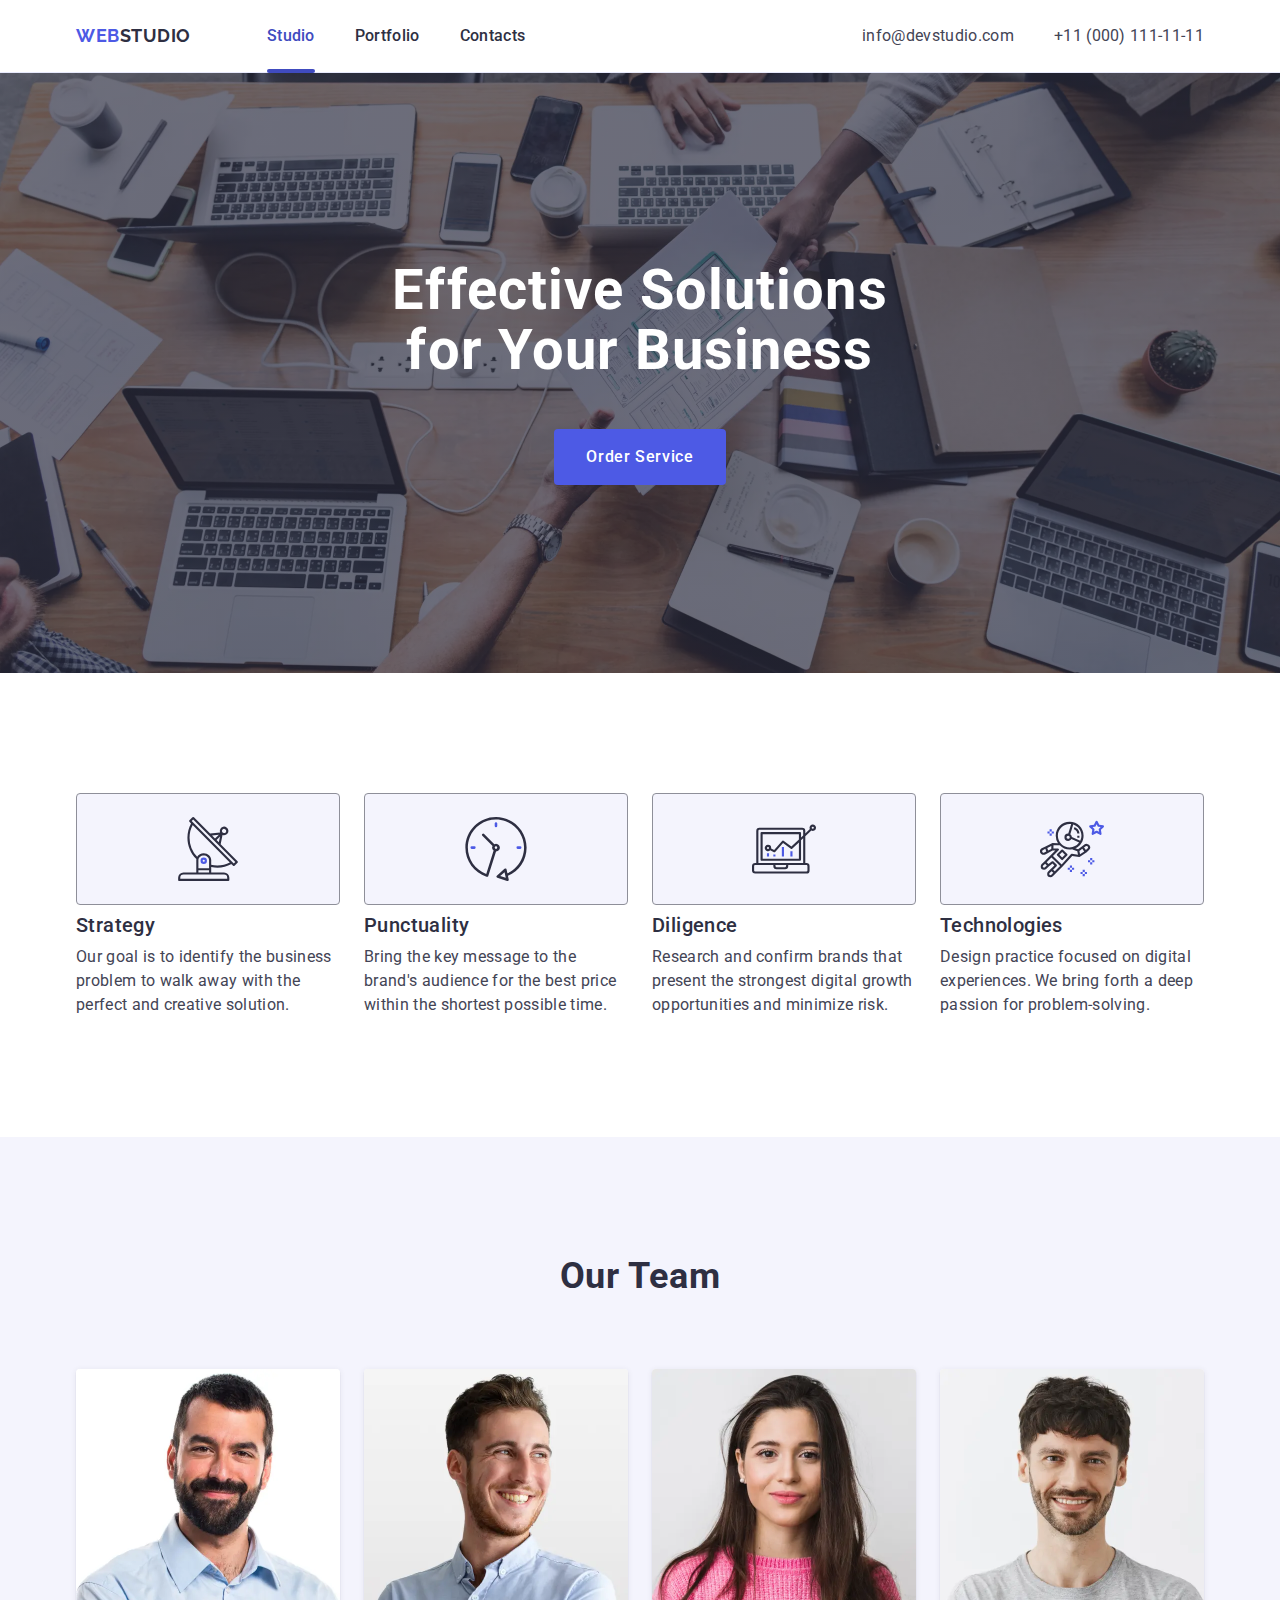
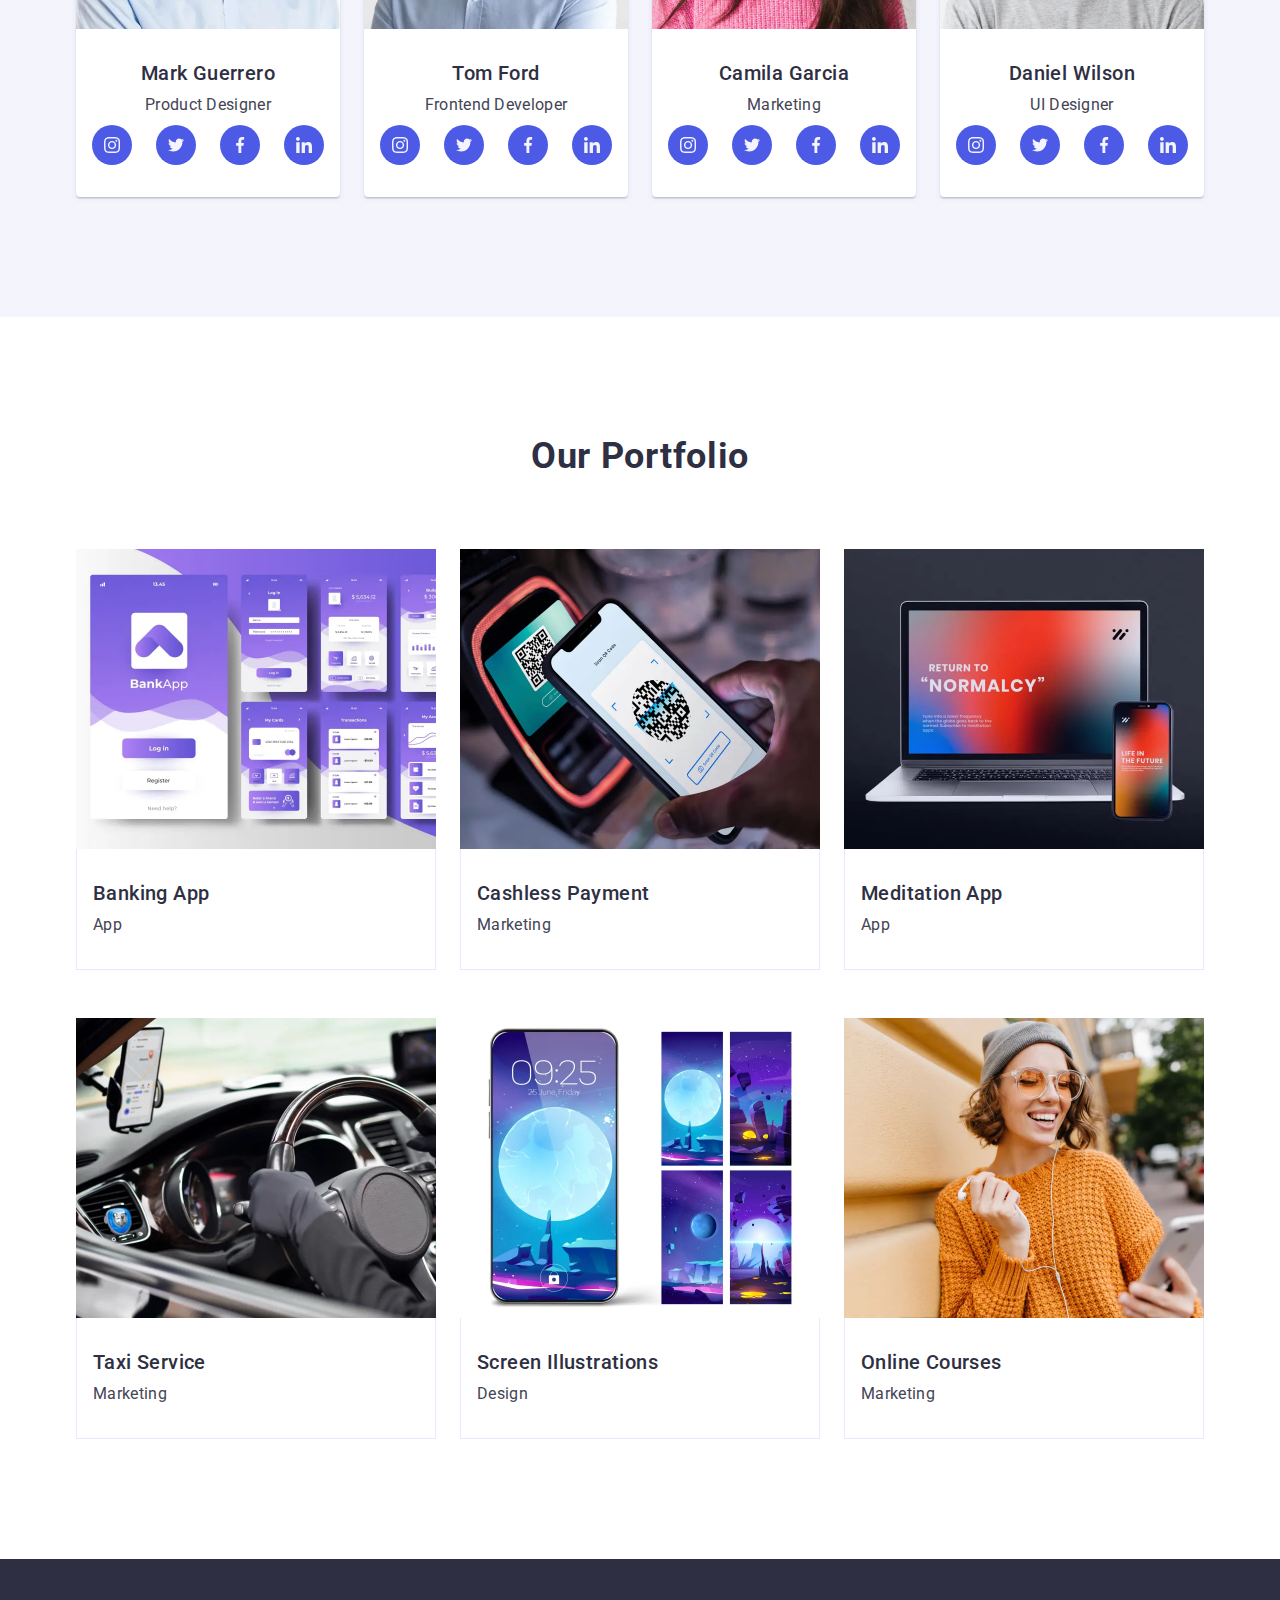
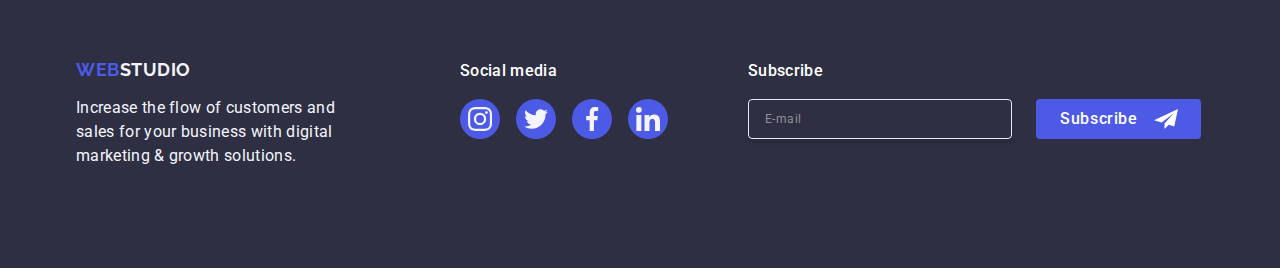
==== commit 0c7caa97: "add sass and bem" ====
--- a/index.html
+++ b/index.html
@@ -6,6 +6,7 @@
     <meta name="viewport" content="width=device-width, initial-scale=1.0">
     <meta name="description"
         content="Welcome to our web studio, where creativity meets functionality. We specialize in crafting stunning websites, user-friendly interfaces, and effective digital solutions for businesses of all sizes. Let us bring your ideas to life and help you make a powerful impact online. Get in touch with us today!">
+    <link rel="icon shortcut" type="image/png" href="./imgs/favicon.png">
 
     <title>WEBSTUDIO</title>
 
@@ -16,9 +17,8 @@
         rel="stylesheet">
 
     <link rel="stylesheet" href="https://cdn.jsdelivr.net/npm/modern-normalize@2.0.0/modern-normalize.min.css">
-    <link rel="stylesheet" href="./css/common.css">
     <link rel="stylesheet" href="css/main.min.css">
-    <link rel="stylesheet" href="./css/mainCss.css">
+
 </head>
 
 <body>
@@ -37,10 +37,6 @@
                             <li><a href="#portfolio" class="site-nav__link">Portfolio</a></li>
 
                             <li><a href="#contacts" class="site-nav__link">Contacts</a></li>
-
-                            <li><a href="./feedback.html" class="site-nav__link">Feedback</a>
-                            </li>
-
                         </ul>
                     </nav>
 
@@ -60,8 +56,8 @@
         </header>
 
         <main>
-            <section class="section hero-section" id="contacts">
-                <div class="container hero-content">
+            <section class="section hero" id="contacts">
+                <div class="container hero__content">
                     <h1 class="main-title">Effective Solutions<br />
                         for Your Business</h1>
 
@@ -69,13 +65,13 @@
                 </div>
             </section>
 
-            <section class="section features-section">
+            <section class="section features">
                 <div class="container">
                     <h2 class="visually-hidden">Features</h2>
 
-                    <ul class="features-list list">
-                        <li class="features-item features-icon-antenna">
-                            <div class="features-icon-wrap">
+                    <ul class="features__list">
+                        <li class="features__item">
+                            <div class="features__icon-wrap">
                                 <svg width="64" height="64" aria-label="antenna icon">
                                     <use href="./imgs/icons.svg#icon-antenna"></use>
                                 </svg>
@@ -88,8 +84,8 @@
                             </p>
                         </li>
 
-                        <li class="features-item features-icon-clock">
-                            <div class="features-icon-wrap">
+                        <li class="features__item">
+                            <div class="features__icon-wrap">
                                 <svg width="64" height="64" aria-label="clock icon">
                                     <use href="./imgs/icons.svg#icon-clock"></use>
                                 </svg>
@@ -103,8 +99,8 @@
                             </p>
                         </li>
 
-                        <li class="features-item features-icon-diagram">
-                            <div class="features-icon-wrap">
+                        <li class="features__item">
+                            <div class="features__icon-wrap">
                                 <svg width="64" height="64" aria-label="diagram icon">
                                     <use href="./imgs/icons.svg#icon-diagram"></use>
                                 </svg>
@@ -118,8 +114,8 @@
                             </p>
                         </li>
 
-                        <li class="features-item features-icon-astronaut">
-                            <div class="features-icon-wrap">
+                        <li class="features__item">
+                            <div class="features__icon-wrap">
                                 <svg width="64" height="64" aria-label="astronaut icon">
                                     <use href="./imgs/icons.svg#icon-astronaut"></use>
                                 </svg>
@@ -136,21 +132,21 @@
                 </div>
             </section>
 
-            <section class="section team-section">
+            <section class="section team">
                 <div class="container">
                     <h2 class="title">Our Team</h2>
 
-                    <ul class="list team-list">
-                        <li class="team-item">
-                            <div class="team-photo-wrap">
-                                <img class="team-photo" src="./imgs/team/mark.webp" alt="Mark Guerrero" width="264"
+                    <ul class="team__list">
+                        <li class="team__item">
+                            <div class="team__photo-wrap">
+                                <img class="team__photo" src="./imgs/team/mark.webp" alt="Mark Guerrero" width="264"
                                     height="260">
                             </div>
 
-                            <div class="team-text-box">
+                            <div class="team__text-box">
                                 <h3 class="subtitle">Mark Guerrero</h3>
 
-                                <p class="team-role">Product Designer</p>
+                                <p class="team__role">Product Designer</p>
 
                                 <ul class="social-list">
                                     <li>
@@ -203,16 +199,16 @@
                             </div>
                         </li>
 
-                        <li class="team-item">
-                            <div class="team-photo-wrap">
-                                <img class="team-photo" src="./imgs/team/tom.webp" alt="Tom Ford" width="264"
+                        <li class="team__item">
+                            <div class="team__photo-wrap">
+                                <img class="team__photo" src="./imgs/team/tom.webp" alt="Tom Ford" width="264"
                                     height="260">
                             </div>
 
-                            <div class="team-text-box">
+                            <div class="team__text-box">
                                 <h3 class="subtitle">Tom Ford</h3>
 
-                                <p class="team-role">Frontend Developer</p>
+                                <p class="team__role">Frontend Developer</p>
 
                                 <ul class="social-list">
                                     <li>
@@ -265,16 +261,16 @@
                             </div>
                         </li>
 
-                        <li class="team-item">
-                            <div class="team-photo-wrap">
-                                <img class="team-photo" src="./imgs/team/camila.webp" alt="Camila Garcia" width="264"
+                        <li class="team__item">
+                            <div class="team__photo-wrap">
+                                <img class="team__photo" src="./imgs/team/camila.webp" alt="Camila Garcia" width="264"
                                     height="260">
                             </div>
 
-                            <div class="team-text-box">
+                            <div class="team__text-box">
                                 <h3 class="subtitle">Camila Garcia</h3>
 
-                                <p class="team-role">Marketing</p>
+                                <p class="team__role">Marketing</p>
 
                                 <ul class="social-list">
                                     <li>
@@ -327,16 +323,16 @@
                             </div>
                         </li>
 
-                        <li class="team-item">
-                            <div class="team-photo-wrap">
-                                <img class="team-photo" src="./imgs/team/daniel.webp" alt="Daniel Wilson" width="264"
+                        <li class="team__item">
+                            <div class="team__photo-wrap">
+                                <img class="team__photo" src="./imgs/team/daniel.webp" alt="Daniel Wilson" width="264"
                                     height="260">
                             </div>
 
-                            <div class="team-text-box">
+                            <div class="team__text-box">
                                 <h3 class="subtitle">Daniel Wilson</h3>
 
-                                <p class="team-role">UI Designer</p>
+                                <p class="team__role">UI Designer</p>
 
                                 <ul class="social-list">
                                     <li>
@@ -392,26 +388,26 @@
                 </div>
             </section>
 
-            <section class="section portfolio-section" id="portfolio">
+            <section class="section portfolio" id="portfolio">
                 <div class="container">
                     <h2 class="title">Our Portfolio</h2>
 
-                    <ul class="portfolio-gallery list">
-                        <li class="portfolio-item">
-                            <a href="" class="portfolio-card link">
-                                <div class="portfolio-thumb">
+                    <ul class="portfolio__gallery">
+                        <li class="portfolio__item">
+                            <a href="" class="portfolio__card">
+                                <div class="portfolio__thumb">
                                     <img src="./imgs/portfolio/banking.webp" alt="Screens banking app" width="360"
                                         height="300">
 
-                                    <div class="portfolio-overlay">
-                                        <p class="portfolio-descr">14 Stylish and User-Friendly App Design Concepts ·
+                                    <div class="portfolio__overlay">
+                                        <p class="portfolio__desc">14 Stylish and User-Friendly App Design Concepts ·
                                             Task
                                             Manager App · Calorie Tracker App · Exotic Fruit Ecommerce App ·
                                             Cloud Storage App</p>
                                     </div>
                                 </div>
 
-                                <div class="portfolio-text-box">
+                                <div class="portfolio__text-box">
                                     <h3 class="subtitle">Banking App</h3>
 
                                     <p>App</p>
@@ -419,21 +415,21 @@
                             </a>
                         </li>
 
-                        <li class="portfolio-item">
-                            <a href="" class="portfolio-card link">
-                                <div class="portfolio-thumb">
+                        <li class="portfolio__item">
+                            <a href="" class="portfolio__card">
+                                <div class="portfolio__thumb">
                                     <img src="./imgs/portfolio/payment.webp" alt="QR code reading by smartphone"
                                         width="360" height="300">
 
-                                    <div class="portfolio-overlay">
-                                        <p class="portfolio-descr">14 Stylish and User-Friendly App Design Concepts ·
+                                    <div class="portfolio__overlay">
+                                        <p class="portfolio__desc">14 Stylish and User-Friendly App Design Concepts ·
                                             Task
                                             Manager App · Calorie Tracker App · Exotic Fruit Ecommerce App ·
                                             Cloud Storage App</p>
                                     </div>
                                 </div>
 
-                                <div class="portfolio-text-box">
+                                <div class="portfolio__text-box">
                                     <h3 class="subtitle">Cashless Payment</h3>
 
                                     <p>Marketing</p>
@@ -441,22 +437,22 @@
                             </a>
                         </li>
 
-                        <li class="portfolio-item">
-                            <a href="" class="portfolio-card link">
-                                <div class="portfolio-thumb">
+                        <li class="portfolio__item">
+                            <a href="" class="portfolio__card">
+                                <div class="portfolio__thumb">
                                     <img src="./imgs/portfolio/meditation.webp"
                                         alt="the multi-colored site is displayed on a smartphone and a laptop"
                                         width="360" height="300">
 
-                                    <div class="portfolio-overlay">
-                                        <p class="portfolio-descr">14 Stylish and User-Friendly App Design Concepts ·
+                                    <div class="portfolio__overlay">
+                                        <p class="portfolio__desc">14 Stylish and User-Friendly App Design Concepts ·
                                             Task
                                             Manager App · Calorie Tracker App · Exotic Fruit Ecommerce App ·
                                             Cloud Storage App</p>
                                     </div>
                                 </div>
 
-                                <div class="portfolio-text-box">
+                                <div class="portfolio__text-box">
                                     <h3 class="subtitle">Meditation App</h3>
 
                                     <p>App</p>
@@ -464,21 +460,21 @@
                             </a>
                         </li>
 
-                        <li class="portfolio-item">
-                            <a href="" class="portfolio-card link">
-                                <div class="portfolio-thumb">
+                        <li class="portfolio__item">
+                            <a href="" class="portfolio__card">
+                                <div class="portfolio__thumb">
                                     <img src="./imgs/portfolio/taxi.webp" alt="interior of a taxi car" width="360"
                                         height="300">
 
-                                    <div class="portfolio-overlay">
-                                        <p class="portfolio-descr">14 Stylish and User-Friendly App Design Concepts ·
+                                    <div class="portfolio__overlay">
+                                        <p class="portfolio__desc">14 Stylish and User-Friendly App Design Concepts ·
                                             Task
                                             Manager App · Calorie Tracker App · Exotic Fruit Ecommerce App ·
                                             Cloud Storage App</p>
                                     </div>
                                 </div>
 
-                                <div class="portfolio-text-box">
+                                <div class="portfolio__text-box">
                                     <h3 class="subtitle">Taxi Service</h3>
 
                                     <p>Marketing</p>
@@ -486,22 +482,22 @@
                             </a>
                         </li>
 
-                        <li class="portfolio-item">
-                            <a href="" class="portfolio-card link">
-                                <div class="portfolio-thumb">
+                        <li class="portfolio__item">
+                            <a href="" class="portfolio__card">
+                                <div class="portfolio__thumb">
                                     <img src="./imgs/portfolio/screen.webp"
                                         alt="on the left is a smartphone and on the right are screens with the image of abstraction"
                                         width="360" height="300">
 
-                                    <div class="portfolio-overlay">
-                                        <p class="portfolio-descr">14 Stylish and User-Friendly App Design Concepts ·
+                                    <div class="portfolio__overlay">
+                                        <p class="portfolio__desc">14 Stylish and User-Friendly App Design Concepts ·
                                             Task
                                             Manager App · Calorie Tracker App · Exotic Fruit Ecommerce App ·
                                             Cloud Storage App</p>
                                     </div>
                                 </div>
 
-                                <div class="portfolio-text-box">
+                                <div class="portfolio__text-box">
                                     <h3 class="subtitle">Screen Illustrations</h3>
 
                                     <p>Design</p>
@@ -509,21 +505,21 @@
                             </a>
                         </li>
 
-                        <li class="portfolio-item">
-                            <a href="" class="portfolio-card link">
-                                <div class="portfolio-thumb">
+                        <li class="portfolio__item">
+                            <a href="" class="portfolio__card">
+                                <div class="portfolio__thumb">
                                     <img src="./imgs/portfolio/courses.webp" alt="girl with phone and headphones"
                                         width="360" height="300">
 
-                                    <div class="portfolio-overlay">
-                                        <p class="portfolio-descr">14 Stylish and User-Friendly App Design Concepts ·
+                                    <div class="portfolio__overlay">
+                                        <p class="portfolio__desc">14 Stylish and User-Friendly App Design Concepts ·
                                             Task
                                             Manager App · Calorie Tracker App · Exotic Fruit Ecommerce App ·
                                             Cloud Storage App</p>
                                     </div>
                                 </div>
 
-                                <div class="portfolio-text-box">
+                                <div class="portfolio__text-box">
                                     <h3 class="subtitle">Online Courses</h3>
 
                                     <p>Marketing</p>
@@ -610,7 +606,7 @@
                         <form name="subscribe-form" class="subscribe-form">
                             <input type="email" class="subscribe-form__input" placeholder="E-mail">
 
-                            <button type="submit" class="button subscribe-form__button">Subscribe
+                            <button type="submit" class="subscribe-form__button">Subscribe
                                 <svg class="subscribe-form__icon" width="24" height="24">
                                     <use href="./imgs/icons.svg#icon-arrow"></use>
                                 </svg>
@@ -625,7 +621,7 @@
 
     <div class="backdrop" data-backdrop>
         <div class="modal">
-            <button class="close-modal-btn" aria-label="Close modal" data-close-modal type="button">
+            <button class="modal__close-btn" aria-label="Close modal" data-close-modal type="button">
                 <span class="visually-hidden">X</span>
 
                 <svg width="8" height="8">
@@ -633,66 +629,66 @@
                 </svg>
             </button>
 
-            <b class="order-form-title">Leave your contacts and we will call you back</b>
-
             <form class="order-form" name="order-form">
-                <div class="order-inputs-box">
-                    <label class="form-label-box">
-                        <span class="form-label">Name</span>
-
-                        <span class="input-wrap">
-                            <input type="text" name="order-name" class="form-input">
-
-                            <svg class="order-form-icon" width="12" height="12">
+                <b class="order-form__title">Leave your contacts and we will call you back</b>
+
+                <div class="order-form__inputs-box">
+                    <label class="order-form__label">
+                        <span class="order-form__name">Name</span>
+
+                        <span class="order-form__input-wrap">
+                            <input type="text" name="order-name" class="order-form__input">
+
+                            <svg class="order-form__icon" width="12" height="12">
                                 <use href="./imgs/icons.svg#icon-person"></use>
                             </svg>
                         </span>
                     </label>
 
-                    <label class="form-label-box">
-                        <span class="form-label">Phone</span>
-
-                        <span class="input-wrap">
-                            <input type="tel" name="order-phone" class="form-input">
-
-                            <svg class="order-form-icon" width="13" height="13">
+                    <label class="order-form__label">
+                        <span class="order-form__name">Phone</span>
+
+                        <span class="order-form__input-wrap">
+                            <input type="tel" name="order-phone" class="order-form__input">
+
+                            <svg class="order-form__icon" width="13" height="13">
                                 <use href="./imgs/icons.svg#icon-phone"></use>
                             </svg>
                         </span>
                     </label>
 
-                    <label class="form-label-box">
-                        <span class="form-label">Email</span>
-
-                        <span class="input-wrap">
-                            <input type="email" name="order-email" class="form-input">
-
-                            <svg class="order-form-icon" width="15" height="12">
+                    <label class="order-form__label">
+                        <span class="order-form__name">Email</span>
+
+                        <span class="order-form__input-wrap">
+                            <input type="email" name="order-email" class="order-form__input">
+
+                            <svg class="order-form__icon" width="12" height="12">
                                 <use href="./imgs/icons.svg#icon-email"></use>
                             </svg>
                         </span>
                     </label>
 
-                    <label class="form-label-box">
-                        <span class="form-label">Comment</span>
-
-                        <textarea name="order-comment" class="form-textarea" placeholder="Text input"></textarea>
+                    <label class="order-form__label">
+                        <span class="order-form__name">Comment</span>
+
+                        <textarea name="order-comment" class="order-form__textarea" placeholder="Text input"></textarea>
                     </label>
                 </div>
 
-                <label class="policy-label">
-                    <input type="checkbox" name="policy" class="policy-input">
-
-                    <svg class="policy-checkbox" width="16" height="16">
-                        <use class="policy-checkbox-icon" href="./imgs/icons.svg#icon-checkmark"></use>
+                <label class="order-form__policy-label">
+                    <input type="checkbox" name="policy" class="order-form__policy-input">
+
+                    <svg class="order-form__policy-checkbox" width="16" height="16">
+                        <use class="order-form__policy-icon" href="./imgs/icons.svg#icon-checkmark"></use>
                     </svg>
 
                     I accept the terms and conditions of the&nbsp;<a href="./index.html"
-                        class="policy-link link">Privacy
+                        class="order-form__policy-link">Privacy
                         Policy</a>
                 </label>
 
-                <button type="submit" class="order-submit-btn button">Send</button>
+                <button type="submit" class="order-form__button">Send</button>
             </form>
         </div>
     </div>
--- a/css/main.min.css
+++ b/css/main.min.css
@@ -1 +1 @@
-.visually-hidden{position:absolute;white-space:nowrap;width:1px;height:1px;overflow:hidden;border:0;padding:0;clip:rect(0 0 0 0);-webkit-clip-path:inset(50%);clip-path:inset(50%);margin:-1px}html{scroll-behavior:smooth}body{background-color:#fff;color:#434455;font-family:"Roboto",sans-serif;line-height:1.5;letter-spacing:.32px}h1,h2,h3,h4,h5,h6,p{margin-top:0;margin-bottom:0}ul,ol{margin-top:0;margin-bottom:0;padding-left:0;list-style-type:none}img{display:block;max-width:100%}button{color:currentColor;cursor:pointer}main{-webkit-box-flex:1;-ms-flex-positive:1;flex-grow:1}a{color:currentColor;text-decoration:none}textarea{resize:none}.page-container{display:-webkit-box;display:-ms-flexbox;display:flex;-webkit-box-orient:vertical;-webkit-box-direction:normal;-ms-flex-direction:column;flex-direction:column;height:100vh}.container{max-width:1158px;padding-left:15px;padding-right:15px;margin-left:auto;margin-right:auto}.section{padding-top:120px;padding-bottom:120px}.main-title{margin-bottom:48px;color:#fff;font-size:56px;line-height:1.07;letter-spacing:1.12px}.title{margin-bottom:72px;color:#2e2f42;text-align:center;font-size:36px;font-weight:700;line-height:1.11;letter-spacing:.72px}.subtitle{margin-bottom:8px;color:#2e2f42;font-size:20px;font-weight:500;line-height:1.2;letter-spacing:.4px}.logo{font-family:"Raleway",sans-serif;font-size:18px;font-weight:700;line-height:1.17;letter-spacing:.54px;text-transform:uppercase}.logo--inversion{color:#f4f4fd}.logo__accent-text{color:#4d5ae5}.button{padding:16px 32px;border:none;border-radius:4px;min-width:169px;background-color:#4d5ae5;color:#fff;font-weight:500;line-height:1.5;letter-spacing:.64px;-webkit-transition:background-color 250ms cubic-bezier(0.4, 0, 0.2, 1);transition:background-color 250ms cubic-bezier(0.4, 0, 0.2, 1)}.button:hover,.button:focus{background-color:#404bbf}.subscribe-form__button{display:-webkit-box;display:-ms-flexbox;display:flex;-webkit-box-align:center;-ms-flex-align:center;align-items:center;-webkit-column-gap:16px;-moz-column-gap:16px;column-gap:16px;padding:8px 24px;width:165px;min-width:auto}.subscribe-form{display:-webkit-box;display:-ms-flexbox;display:flex;-webkit-column-gap:24px;-moz-column-gap:24px;column-gap:24px}.subscribe-form__input{width:264px;height:40px;padding:8px 16px;border-radius:4px;border:1px solid #e7e9fc;color:#fff;font-size:12px;line-height:2;letter-spacing:.48px;background-color:#2e2f42;-webkit-box-shadow:0px 4px 4px 0px rgba(0,0,0,.15);box-shadow:0px 4px 4px 0px rgba(0,0,0,.15)}.subscribe-form__input::-webkit-input-placeholder{color:#8e8f99}.subscribe-form__input::-moz-placeholder{color:#8e8f99}.subscribe-form__input:-ms-input-placeholder{color:#8e8f99}.subscribe-form__input::-ms-input-placeholder{color:#8e8f99}.subscribe-form__input::placeholder{color:#8e8f99}.subscribe-form__icon{-ms-flex-negative:0;flex-shrink:0}.social-list{display:-webkit-box;display:-ms-flexbox;display:flex;-webkit-box-pack:center;-ms-flex-pack:center;justify-content:center;-ms-flex-wrap:wrap;flex-wrap:wrap;gap:24px}.social-list__link{display:-webkit-inline-box;display:-ms-inline-flexbox;display:inline-flex;-webkit-box-pack:center;-ms-flex-pack:center;justify-content:center;-webkit-box-align:center;-ms-flex-align:center;align-items:center;width:40px;height:40px;border-radius:50%;color:#f4f4fd;background-color:#4d5ae5;-webkit-transition:background-color 250ms cubic-bezier(0.4, 0, 0.2, 1);transition:background-color 250ms cubic-bezier(0.4, 0, 0.2, 1)}.social-list a.social-list__link:hover,.social-list a.social-list__link:focus{background-color:#31d0aa}.social-list__icon{fill:currentColor}.page-header{border-bottom:1px solid #e7e9fc}.page-header__wrap{display:-webkit-box;display:-ms-flexbox;display:flex;-webkit-box-align:center;-ms-flex-align:center;align-items:center}.page-header__nav{display:-webkit-box;display:-ms-flexbox;display:flex;-webkit-box-align:center;-ms-flex-align:center;align-items:center;color:#2e2f42;font-weight:500}.site-nav{display:-webkit-box;display:-ms-flexbox;display:flex;gap:40px;margin-left:76px}.site-nav__link{display:block;padding-top:24px;padding-bottom:24px;-webkit-transition:color 250ms cubic-bezier(0.4, 0, 0.2, 1);transition:color 250ms cubic-bezier(0.4, 0, 0.2, 1)}.site-nav__link:hover,.site-nav__link:focus{color:#404bbf}.site-nav__link--current{position:relative}.site-nav__link--current::after{position:absolute;top:calc(100% - 3px);left:0;content:"";display:inline-block;width:100%;height:4px;background-color:#404bbf;border-radius:2px}.site-nav__link.site-nav__link--current{color:#404bbf}.contacts{display:-webkit-box;display:-ms-flexbox;display:flex;-webkit-box-align:center;-ms-flex-align:center;align-items:center;margin-left:auto;-webkit-column-gap:40px;-moz-column-gap:40px;column-gap:40px}.contacts__link{padding-top:24px;padding-bottom:24px;-webkit-transition:color 250ms cubic-bezier(0.4, 0, 0.2, 1);transition:color 250ms cubic-bezier(0.4, 0, 0.2, 1)}.contacts__link:hover,.contacts__link:focus{color:#404bbf}.page-footer{padding-top:100px;padding-bottom:100px;background-color:#2e2f42}.page-footer__wrap{display:-webkit-box;display:-ms-flexbox;display:flex}.page-footer__promo-box{display:-webkit-box;display:-ms-flexbox;display:flex;-webkit-box-orient:vertical;-webkit-box-direction:normal;-ms-flex-direction:column;flex-direction:column;row-gap:16px;width:264px;margin-right:120px}.page-footer__label{color:#f4f4fd;font-weight:400}.page-footer__title{margin-bottom:16px;color:#fff;font-weight:500}.page-footer__social-box{margin-right:80px}.page-footer__social-list{-webkit-column-gap:16px;-moz-column-gap:16px;column-gap:16px}/*# sourceMappingURL=main.min.css.map */+.visually-hidden{position:absolute;white-space:nowrap;width:1px;height:1px;overflow:hidden;border:0;padding:0;clip:rect(0 0 0 0);-webkit-clip-path:inset(50%);clip-path:inset(50%);margin:-1px}html{scroll-behavior:smooth}body{background-color:#fff;color:#434455;font-family:"Roboto",sans-serif;line-height:1.5;letter-spacing:.32px}h1,h2,h3,h4,h5,h6,p{margin-top:0;margin-bottom:0}ul,ol{margin-top:0;margin-bottom:0;padding-left:0;list-style-type:none}img{display:block;max-width:100%}button{color:currentColor;cursor:pointer}main{-webkit-box-flex:1;-ms-flex-positive:1;flex-grow:1}a{color:currentColor;text-decoration:none}textarea{resize:none}.page-container{display:-webkit-box;display:-ms-flexbox;display:flex;-webkit-box-orient:vertical;-webkit-box-direction:normal;-ms-flex-direction:column;flex-direction:column;height:100vh}.container{max-width:1158px;padding-left:15px;padding-right:15px;margin-left:auto;margin-right:auto}.section{padding-top:120px;padding-bottom:120px}.main-title{margin-bottom:48px;color:#fff;font-size:56px;line-height:1.07;letter-spacing:1.12px}.title{margin-bottom:72px;color:#2e2f42;text-align:center;font-size:36px;font-weight:700;line-height:1.11;letter-spacing:.72px}.subtitle{margin-bottom:8px;color:#2e2f42;font-size:20px;font-weight:500;line-height:1.2;letter-spacing:.4px}.logo{font-family:"Raleway",sans-serif;font-size:18px;font-weight:700;line-height:1.17;letter-spacing:.54px;text-transform:uppercase}.logo--inversion{color:#f4f4fd}.logo__accent-text{color:#4d5ae5}.button,.order-form__button,.subscribe-form__button{padding:16px 32px;border:none;border-radius:4px;min-width:169px;background-color:#4d5ae5;color:#fff;font-weight:500;line-height:1.5;letter-spacing:.64px;-webkit-transition:background-color 250ms cubic-bezier(0.4, 0, 0.2, 1);transition:background-color 250ms cubic-bezier(0.4, 0, 0.2, 1)}.button:hover,.order-form__button:hover,.subscribe-form__button:hover,.button:focus,.order-form__button:focus,.subscribe-form__button:focus{background-color:#404bbf}.subscribe-form__button{display:-webkit-box;display:-ms-flexbox;display:flex;-webkit-box-align:center;-ms-flex-align:center;align-items:center;-webkit-column-gap:16px;-moz-column-gap:16px;column-gap:16px;padding:8px 24px;width:165px;min-width:auto}.order-form__button{-ms-flex-item-align:center;align-self:center;width:169px}.subscribe-form{display:-webkit-box;display:-ms-flexbox;display:flex;-webkit-column-gap:24px;-moz-column-gap:24px;column-gap:24px}.subscribe-form__input{width:264px;height:40px;padding:8px 16px;border-radius:4px;border:1px solid #e7e9fc;color:#fff;font-size:12px;line-height:2;letter-spacing:.48px;background-color:#2e2f42;-webkit-box-shadow:0px 4px 4px 0px rgba(0,0,0,.15);box-shadow:0px 4px 4px 0px rgba(0,0,0,.15)}.subscribe-form__input::-webkit-input-placeholder{color:#8e8f99}.subscribe-form__input::-moz-placeholder{color:#8e8f99}.subscribe-form__input:-ms-input-placeholder{color:#8e8f99}.subscribe-form__input::-ms-input-placeholder{color:#8e8f99}.subscribe-form__input::placeholder{color:#8e8f99}.subscribe-form__icon{-ms-flex-negative:0;flex-shrink:0}.social-list{display:-webkit-box;display:-ms-flexbox;display:flex;-webkit-box-pack:center;-ms-flex-pack:center;justify-content:center;-ms-flex-wrap:wrap;flex-wrap:wrap;gap:24px}.social-list__link{display:-webkit-inline-box;display:-ms-inline-flexbox;display:inline-flex;-webkit-box-pack:center;-ms-flex-pack:center;justify-content:center;-webkit-box-align:center;-ms-flex-align:center;align-items:center;width:40px;height:40px;border-radius:50%;color:#f4f4fd;background-color:#4d5ae5;-webkit-transition:background-color 250ms cubic-bezier(0.4, 0, 0.2, 1);transition:background-color 250ms cubic-bezier(0.4, 0, 0.2, 1)}.social-list a.social-list__link:hover,.social-list a.social-list__link:focus{background-color:#31d0aa}.social-list__icon{fill:currentColor}.team__item:hover .social-list__link{background-color:#404bbf}.backdrop{position:fixed;top:0;left:0;z-index:100;width:100%;height:100%;background-color:rgba(46,47,66,.4);visibility:hidden;pointer-events:none;opacity:0;-webkit-transition:visibility 250ms cubic-bezier(0.4, 0, 0.2, 1),opacity 250ms cubic-bezier(0.4, 0, 0.2, 1);transition:visibility 250ms cubic-bezier(0.4, 0, 0.2, 1),opacity 250ms cubic-bezier(0.4, 0, 0.2, 1)}.backdrop.is-open{visibility:visible;opacity:1;pointer-events:auto}.backdrop.is-open .modal{-webkit-transform:translate(-50%, -50%) scale(1);transform:translate(-50%, -50%) scale(1)}.modal{position:absolute;top:50%;left:50%;padding:72px 24px 24px;max-width:408px;max-height:90%;overflow-y:auto;background-color:#fcfcfc;border-radius:4px;-webkit-box-shadow:0px 2px 1px 0px rgba(0,0,0,.2),0px 1px 3px 0px rgba(0,0,0,.12),0px 1px 1px 0px rgba(0,0,0,.14);box-shadow:0px 2px 1px 0px rgba(0,0,0,.2),0px 1px 3px 0px rgba(0,0,0,.12),0px 1px 1px 0px rgba(0,0,0,.14);-webkit-transform:translate(-50%, -50%) scale(1.25);transform:translate(-50%, -50%) scale(1.25);-webkit-transition:-webkit-transform 250ms cubic-bezier(0.4, 0, 0.2, 1);transition:-webkit-transform 250ms cubic-bezier(0.4, 0, 0.2, 1);transition:transform 250ms cubic-bezier(0.4, 0, 0.2, 1);transition:transform 250ms cubic-bezier(0.4, 0, 0.2, 1), -webkit-transform 250ms cubic-bezier(0.4, 0, 0.2, 1)}.modal__close-btn{position:absolute;top:24px;right:24px;display:-webkit-box;display:-ms-flexbox;display:flex;-webkit-box-pack:center;-ms-flex-pack:center;justify-content:center;-webkit-box-align:center;-ms-flex-align:center;align-items:center;padding:0;width:24px;height:24px;border:1px solid #8e8f99;border-radius:50%;background-color:rgba(0,0,0,.1);-webkit-transition:border-color 250ms cubic-bezier(0.4, 0, 0.2, 1),background-color 250ms cubic-bezier(0.4, 0, 0.2, 1),fill 250ms cubic-bezier(0.4, 0, 0.2, 1);transition:border-color 250ms cubic-bezier(0.4, 0, 0.2, 1),background-color 250ms cubic-bezier(0.4, 0, 0.2, 1),fill 250ms cubic-bezier(0.4, 0, 0.2, 1)}.modal__close-btn:hover,.modal__close-btn:focus{border-color:rgba(0,0,0,0);background-color:#404bbf;fill:#fff}.order-form{display:-webkit-box;display:-ms-flexbox;display:flex;-webkit-box-orient:vertical;-webkit-box-direction:normal;-ms-flex-direction:column;flex-direction:column}.order-form__title{display:inline-block;width:100%;margin-bottom:16px;color:#2e2f42;text-align:center;font-weight:500}.order-form__inputs-box{margin-bottom:16px}.order-form__label{display:block;color:#8e8f99;font-size:12px;line-height:1.17;letter-spacing:.48px}.order-form__label:not(:last-child){margin-bottom:8px}.order-form__name{display:inline-block;margin-bottom:4px}.order-form__input-wrap{position:relative;display:block}.order-form__textarea,.order-form__input{display:-webkit-box;display:-ms-flexbox;display:flex;-webkit-box-orient:vertical;-webkit-box-direction:normal;-ms-flex-direction:column;flex-direction:column;width:100%;line-height:1.17;letter-spacing:.48px;border-radius:4px;border:1px solid rgba(46,47,66,.4);-webkit-transition:border-color 250ms cubic-bezier(0.4, 0, 0.2, 1),color 250ms cubic-bezier(0.4, 0, 0.2, 1);transition:border-color 250ms cubic-bezier(0.4, 0, 0.2, 1),color 250ms cubic-bezier(0.4, 0, 0.2, 1)}.order-form__textarea:focus,.order-form__input:focus{outline:none;border-color:#4d5ae5;color:#4d5ae5}.order-form__input{padding:8px 16px 8px 38px;height:40px}.order-form__textarea{padding:8px 16px;height:120px;resize:none}.order-form__textarea::-webkit-input-placeholder{color:rgba(46,47,66,.4)}.order-form__textarea::-moz-placeholder{color:rgba(46,47,66,.4)}.order-form__textarea:-ms-input-placeholder{color:rgba(46,47,66,.4)}.order-form__textarea::-ms-input-placeholder{color:rgba(46,47,66,.4)}.order-form__textarea::placeholder{color:rgba(46,47,66,.4)}.order-form__icon{position:absolute;top:50%;left:16px;-webkit-transform:translateY(-50%);transform:translateY(-50%);fill:currentColor;-webkit-transition:color 250ms cubic-bezier(0.4, 0, 0.2, 1);transition:color 250ms cubic-bezier(0.4, 0, 0.2, 1)}.order-form__input:focus~.order-form__icon{color:#4d5ae5}.order-form__policy-label{display:-webkit-box;display:-ms-flexbox;display:flex;-webkit-box-align:center;-ms-flex-align:center;align-items:center;margin-bottom:24px;color:#8e8f99;font-size:12px;line-height:1.17;letter-spacing:.48px}.order-form__policy-input{position:absolute;-webkit-appearance:none;-moz-appearance:none;appearance:none}.order-form__policy-checkbox{-ms-flex-negative:0;flex-shrink:0;margin-right:8px;width:16px;height:16px;border:1px solid rgba(46,47,66,.4);border-radius:2px}.order-form__policy-icon{display:none;fill:#fff}.order-form__policy-input:checked+.order-form__policy-checkbox>.order-form__policy-icon{display:block}.order-form__policy-input:checked+.order-form__policy-checkbox{border:rgba(0,0,0,0);background-color:#404bbf}.order-form__policy-input:focus+.order-form__policy-checkbox{-webkit-box-shadow:0 0 0 2px rgba(0,0,255,.5);box-shadow:0 0 0 2px rgba(0,0,255,.5)}.order-form__policy-link{color:#4d5ae5;font-size:12px;line-height:1.33;text-decoration-line:underline}.page-header{border-bottom:1px solid #e7e9fc}.page-header__wrap{display:-webkit-box;display:-ms-flexbox;display:flex;-webkit-box-align:center;-ms-flex-align:center;align-items:center}.page-header__nav{display:-webkit-box;display:-ms-flexbox;display:flex;-webkit-box-align:center;-ms-flex-align:center;align-items:center;color:#2e2f42;font-weight:500}.site-nav{display:-webkit-box;display:-ms-flexbox;display:flex;gap:40px;margin-left:76px}.site-nav__link{display:block;padding-top:24px;padding-bottom:24px;-webkit-transition:color 250ms cubic-bezier(0.4, 0, 0.2, 1);transition:color 250ms cubic-bezier(0.4, 0, 0.2, 1)}.site-nav__link:hover,.site-nav__link:focus{color:#404bbf}.site-nav__link--current{position:relative}.site-nav__link--current::after{position:absolute;top:calc(100% - 3px);left:0;content:"";display:inline-block;width:100%;height:4px;background-color:#404bbf;border-radius:2px}.site-nav__link.site-nav__link--current{color:#404bbf}.contacts{display:-webkit-box;display:-ms-flexbox;display:flex;-webkit-box-align:center;-ms-flex-align:center;align-items:center;margin-left:auto;-webkit-column-gap:40px;-moz-column-gap:40px;column-gap:40px}.contacts__link{padding-top:24px;padding-bottom:24px;-webkit-transition:color 250ms cubic-bezier(0.4, 0, 0.2, 1);transition:color 250ms cubic-bezier(0.4, 0, 0.2, 1)}.contacts__link:hover,.contacts__link:focus{color:#404bbf}.page-footer{padding-top:100px;padding-bottom:100px;background-color:#2e2f42}.page-footer__wrap{display:-webkit-box;display:-ms-flexbox;display:flex}.page-footer__promo-box{display:-webkit-box;display:-ms-flexbox;display:flex;-webkit-box-orient:vertical;-webkit-box-direction:normal;-ms-flex-direction:column;flex-direction:column;row-gap:16px;width:264px;margin-right:120px}.page-footer__label{color:#f4f4fd;font-weight:400}.page-footer__title{margin-bottom:16px;color:#fff;font-weight:500}.page-footer__social-box{margin-right:80px}.page-footer__social-list{-webkit-column-gap:16px;-moz-column-gap:16px;column-gap:16px}.hero{max-width:1440px;height:600px;margin-right:auto;margin-left:auto;padding:0;text-align:center;background-color:#2e2f42;background-image:-webkit-gradient(linear, left top, right top, from(rgba(46, 47, 66, 0.7)), to(rgba(46, 47, 66, 0.7))),url("../imgs/bg-imgs/hero-banner.webp");background-image:linear-gradient(to right, rgba(46, 47, 66, 0.7), rgba(46, 47, 66, 0.7)),url("../imgs/bg-imgs/hero-banner.webp");background-repeat:no-repeat;background-position:center;background-size:cover}.hero__content{display:-webkit-box;display:-ms-flexbox;display:flex;-webkit-box-orient:vertical;-webkit-box-direction:normal;-ms-flex-direction:column;flex-direction:column;-webkit-box-pack:center;-ms-flex-pack:center;justify-content:center;-webkit-box-align:center;-ms-flex-align:center;align-items:center;width:100%;height:100%}.features__list{display:-webkit-box;display:-ms-flexbox;display:flex;-ms-flex-wrap:wrap;flex-wrap:wrap;gap:24px}.features__item{-ms-flex-preferred-size:calc((100% - 72px)/4);flex-basis:calc((100% - 72px)/4)}.features__icon-wrap{display:-webkit-box;display:-ms-flexbox;display:flex;-webkit-box-pack:center;-ms-flex-pack:center;justify-content:center;-webkit-box-align:center;-ms-flex-align:center;align-items:center;height:112px;margin-bottom:8px;border-radius:4px;border:1px solid #8e8f99;background-color:#f4f4fd}.team{background-color:#f4f4fd}.team__list{display:-webkit-box;display:-ms-flexbox;display:flex;-ms-flex-wrap:wrap;flex-wrap:wrap;gap:24px;text-align:center}.team__item{-ms-flex-preferred-size:calc((100% - 72px)/4);flex-basis:calc((100% - 72px)/4);border-radius:4px;background-color:#fff;-webkit-box-shadow:0px 1px 6px 0px rgba(46,47,66,.08),0px 1px 1px 0px rgba(46,47,66,.16),0px 2px 1px 0px rgba(46,47,66,.08);box-shadow:0px 1px 6px 0px rgba(46,47,66,.08),0px 1px 1px 0px rgba(46,47,66,.16),0px 2px 1px 0px rgba(46,47,66,.08);overflow:hidden}.team__photo-wrap{width:100%;height:260px}.team__photo{width:100%;height:100%;-o-object-fit:cover;object-fit:cover}.team__text-box{padding:32px 16px}.team__role{margin-bottom:8px}.portfolio__gallery{display:-webkit-box;display:-ms-flexbox;display:flex;-ms-flex-wrap:wrap;flex-wrap:wrap;-webkit-column-gap:24px;-moz-column-gap:24px;column-gap:24px;row-gap:48px}.portfolio__item{-ms-flex-preferred-size:calc((100% - 48px)/3);flex-basis:calc((100% - 48px)/3)}.portfolio__card{display:block;-webkit-transition:-webkit-box-shadow 250ms cubic-bezier(0.4, 0, 0.2, 1);transition:-webkit-box-shadow 250ms cubic-bezier(0.4, 0, 0.2, 1);transition:box-shadow 250ms cubic-bezier(0.4, 0, 0.2, 1);transition:box-shadow 250ms cubic-bezier(0.4, 0, 0.2, 1), -webkit-box-shadow 250ms cubic-bezier(0.4, 0, 0.2, 1)}.portfolio__card:hover,.portfolio__card:focus{-webkit-box-shadow:0px 1px 6px 0px rgba(46,47,66,.08),0px 1px 1px 0px rgba(46,47,66,.16),0px 2px 1px 0px rgba(46,47,66,.08);box-shadow:0px 1px 6px 0px rgba(46,47,66,.08),0px 1px 1px 0px rgba(46,47,66,.16),0px 2px 1px 0px rgba(46,47,66,.08)}.portfolio__thumb{position:relative;overflow:hidden}.portfolio__overlay{position:absolute;top:0;left:0;width:100%;height:100%;background-color:#4d5ae5;-webkit-transform:translateY(100%);transform:translateY(100%);-webkit-transition:-webkit-transform 250ms cubic-bezier(0.4, 0, 0.2, 1);transition:-webkit-transform 250ms cubic-bezier(0.4, 0, 0.2, 1);transition:transform 250ms cubic-bezier(0.4, 0, 0.2, 1);transition:transform 250ms cubic-bezier(0.4, 0, 0.2, 1), -webkit-transform 250ms cubic-bezier(0.4, 0, 0.2, 1)}.portfolio__card:hover .portfolio__overlay{-webkit-transform:translateY(0);transform:translateY(0)}.portfolio__desc{padding:40px 32px;color:#f4f4fd;overflow:auto}.portfolio__text-box{padding:32px 16px;border:1px solid #e7e9fc;border-top:none}/*# sourceMappingURL=main.min.css.map */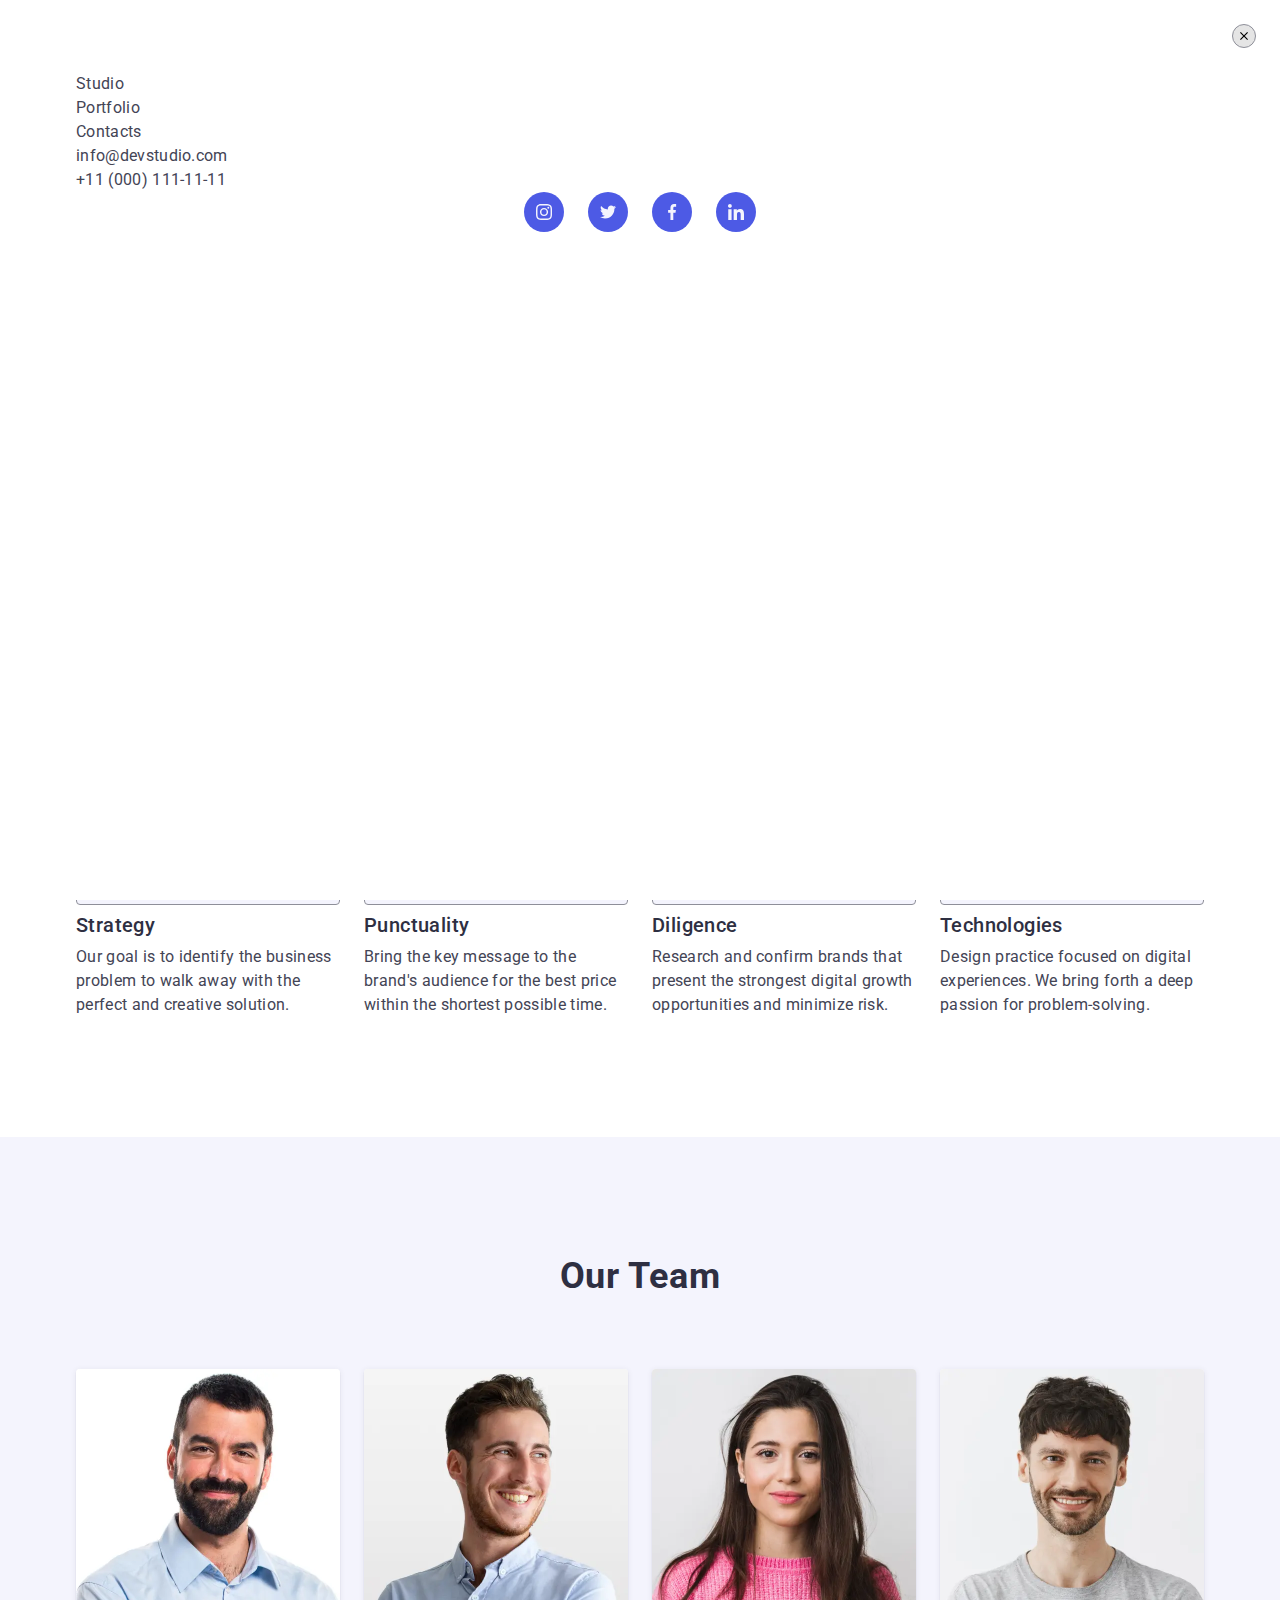
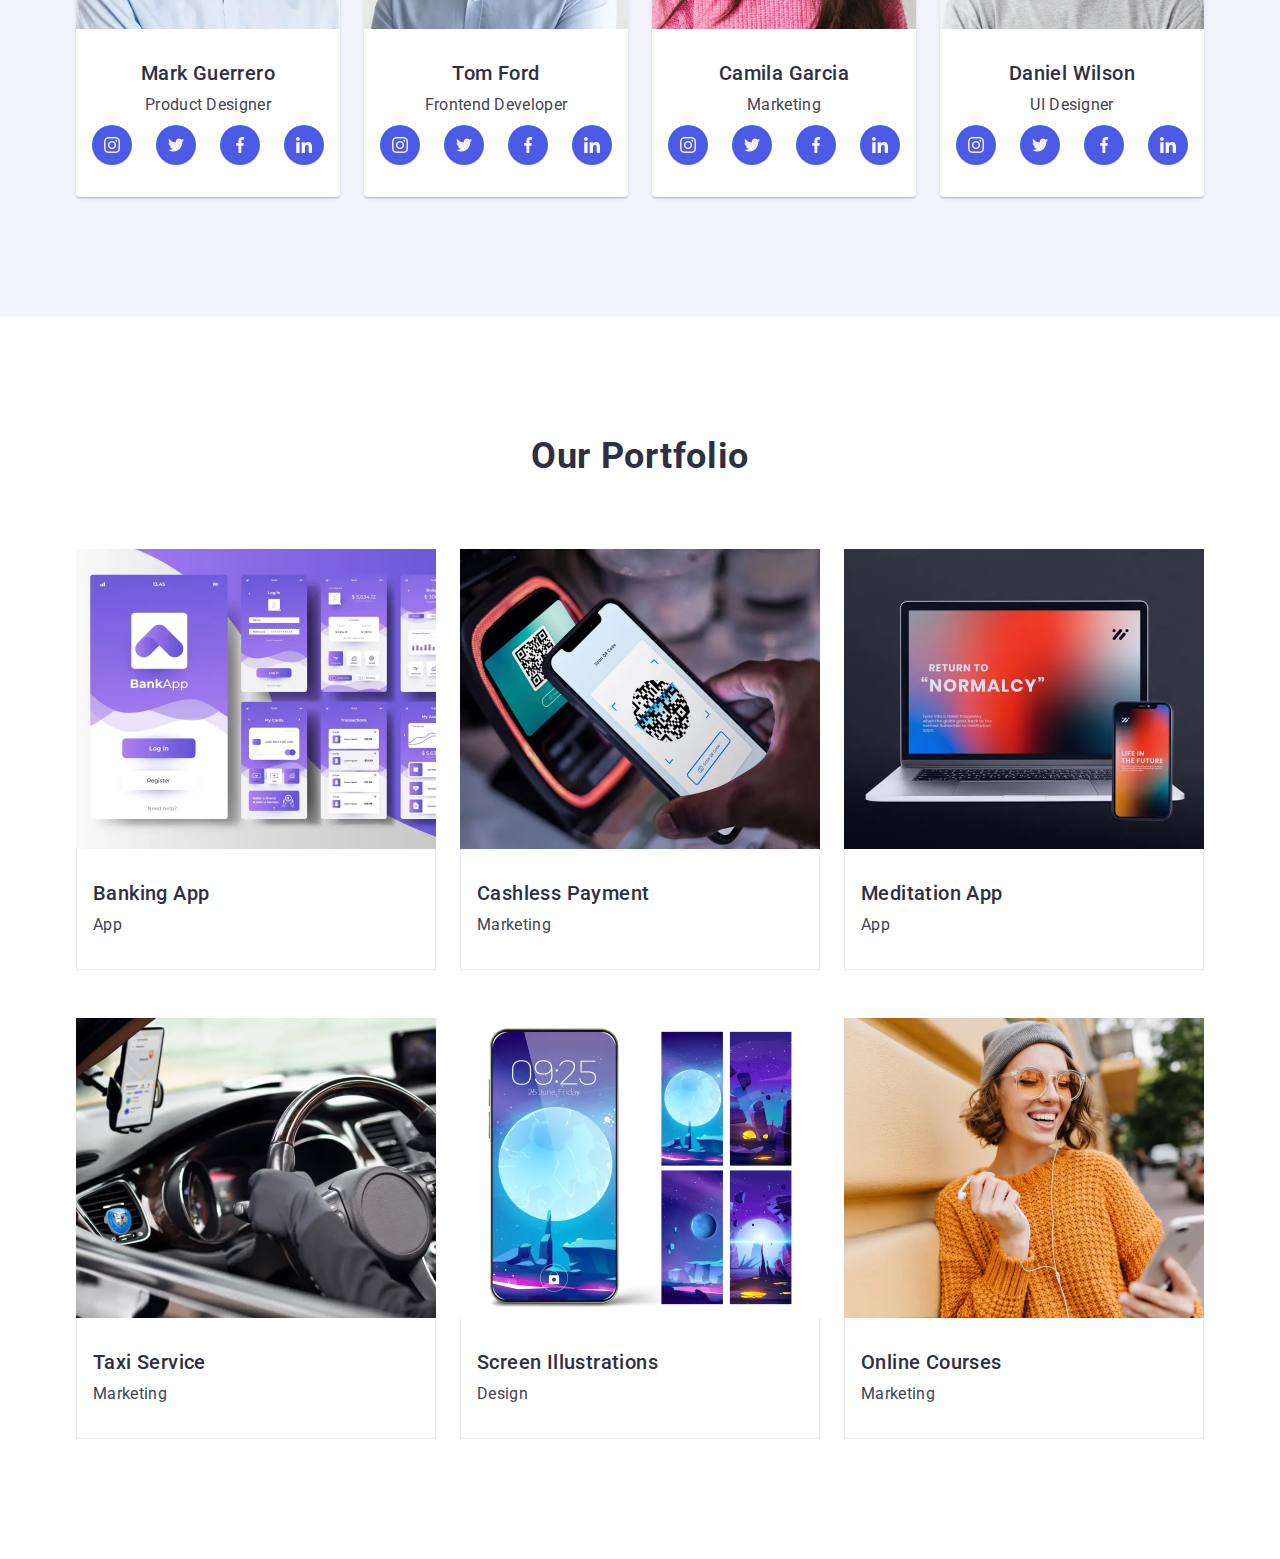
==== commit 7297ecbb: "add start adaptive" ====
--- a/index.html
+++ b/index.html
@@ -31,7 +31,7 @@
                             <span class="logo__accent-text">Web</span>Studio
                         </a>
 
-                        <ul class="site-nav">
+                        <ul class="site-nav site-nav--mobile-hidden">
                             <li><a href="./index.html" class="site-nav__link  site-nav__link--current">Studio</a></li>
 
                             <li><a href="#portfolio" class="site-nav__link">Portfolio</a></li>
@@ -40,7 +40,7 @@
                         </ul>
                     </nav>
 
-                    <ul class="contacts">
+                    <ul class="contacts contacts--mobile-hidden">
                         <li>
                             <a href="mailto:info@devstudio.com" target="_blank"
                                 class="contacts__link">info@devstudio.com</a>
@@ -51,6 +51,96 @@
                                 111-11-11</a>
                         </li>
                     </ul>
+
+                    <button type="button" class="mobile-menu__open-menu">
+                        <svg class="mobile-menu__open-icon" width="24" height="24">
+                            <use href="./imgs/icons.svg#icon-menu"></use>
+                        </svg>
+                    </button>
+                </div>
+
+                <div class="mobile-menu">
+                    <div class="container">
+                        <button class="modal__close-btn" aria-label="Close modal" data-close-modal type="button">
+                            <span class="visually-hidden">X</span>
+
+                            <svg width="8" height="8">
+                                <use href="./imgs/icons.svg#icon-close"></use>
+                            </svg>
+                        </button>
+
+                        <ul class="mobile-menu__nav-list">
+                            <li><a href="./index.html" class="mobile-menu__nav-link">Studio</a></li>
+
+                            <li><a href="#portfolio" class="mobile-menu__nav-link">Portfolio</a></li>
+
+                            <li><a href="#contacts" class="mobile-menu__nav-link">Contacts</a></li>
+                        </ul>
+
+                        <div>
+                            <ul class="mobile-menu__contacts-list">
+                                <li>
+                                    <a href="mailto:info@devstudio.com" target="_blank"
+                                        class="mobile-menu__contacts-link">info@devstudio.com</a>
+                                </li>
+
+                                <li>
+                                    <a href="tel:+110001111111" target="_blank" class="mobile-menu__contacts-link">+11
+                                        (000)
+                                        111-11-11</a>
+                                </li>
+                            </ul>
+
+                            <ul class="social-list">
+                                <li>
+                                    <a href="https://www.instagram.com/" class="social-list__link"
+                                        aria-label="Go to Instagram" target="_blank" rel="noopener nofollow"
+                                        title="Go to Instagram">
+                                        <span class="visually-hidden">Go to Instagram</span>
+
+                                        <svg width="16" height="16" class="social-list__icon">
+                                            <use href="./imgs/icons.svg#icon-instagram"></use>
+                                        </svg>
+                                    </a>
+                                </li>
+
+                                <li>
+                                    <a href="https://x.com/" class="social-list__link" aria-label="Go to Twitter"
+                                        target="_blank" rel="noopener nofollow" title="Go to Twitter">
+                                        <span class="visually-hidden">Go to Twitter</span>
+
+                                        <svg width="16" height="16" class="social-list__icon">
+                                            <use href="./imgs/icons.svg#icon-twitter"></use>
+                                        </svg>
+                                    </a>
+                                </li>
+
+                                <li>
+                                    <a href="https://www.facebook.com/" class="social-list__link"
+                                        aria-label="Go to Facebook" target="_blank" rel="noopener nofollow"
+                                        title="Go to Facebook">
+                                        <span class="visually-hidden">Go to Facebook</span>
+
+                                        <svg width="16" height="16" class="social-list__icon">
+                                            <use href="./imgs/icons.svg#icon-facebook"></use>
+                                        </svg>
+                                    </a>
+                                </li>
+
+                                <li>
+                                    <a href="https://www.linkedin.com/" class="social-list__link"
+                                        aria-label="Go to Linkedin" target="_blank" rel="noopener nofollow"
+                                        title="Go to Linkedin">
+                                        <span class="visually-hidden">Go to Linkedin</span>
+
+                                        <svg width="16" height="16" class="social-list__icon">
+                                            <use href="./imgs/icons.svg#icon-linkedin"></use>
+                                        </svg>
+                                    </a>
+                                </li>
+                            </ul>
+                        </div>
+                    </div>
                 </div>
             </div>
         </header>
@@ -531,7 +621,7 @@
             </section>
         </main>
 
-        <footer class="page-footer">
+        <!-- <footer class="page-footer">
             <div class="container">
                 <div class="page-footer__wrap">
                     <div class="page-footer__promo-box">
@@ -604,7 +694,8 @@
                         <p class="page-footer__title">Subscribe</p>
 
                         <form name="subscribe-form" class="subscribe-form">
-                            <input type="email" class="subscribe-form__input" placeholder="E-mail">
+                            <input type="email" class="subscribe-form__input" placeholder="E-mail"
+                                name="subscribe-form-email">
 
                             <button type="submit" class="subscribe-form__button">Subscribe
                                 <svg class="subscribe-form__icon" width="24" height="24">
@@ -616,7 +707,7 @@
                     </div>
                 </div>
             </div>
-        </footer>
+        </footer> -->
     </div>
 
     <div class="backdrop" data-backdrop>
--- a/css/main.min.css
+++ b/css/main.min.css
@@ -1 +1 @@
-.visually-hidden{position:absolute;white-space:nowrap;width:1px;height:1px;overflow:hidden;border:0;padding:0;clip:rect(0 0 0 0);-webkit-clip-path:inset(50%);clip-path:inset(50%);margin:-1px}html{scroll-behavior:smooth}body{background-color:#fff;color:#434455;font-family:"Roboto",sans-serif;line-height:1.5;letter-spacing:.32px}h1,h2,h3,h4,h5,h6,p{margin-top:0;margin-bottom:0}ul,ol{margin-top:0;margin-bottom:0;padding-left:0;list-style-type:none}img{display:block;max-width:100%}button{color:currentColor;cursor:pointer}main{-webkit-box-flex:1;-ms-flex-positive:1;flex-grow:1}a{color:currentColor;text-decoration:none}textarea{resize:none}.page-container{display:-webkit-box;display:-ms-flexbox;display:flex;-webkit-box-orient:vertical;-webkit-box-direction:normal;-ms-flex-direction:column;flex-direction:column;height:100vh}.container{max-width:1158px;padding-left:15px;padding-right:15px;margin-left:auto;margin-right:auto}.section{padding-top:120px;padding-bottom:120px}.main-title{margin-bottom:48px;color:#fff;font-size:56px;line-height:1.07;letter-spacing:1.12px}.title{margin-bottom:72px;color:#2e2f42;text-align:center;font-size:36px;font-weight:700;line-height:1.11;letter-spacing:.72px}.subtitle{margin-bottom:8px;color:#2e2f42;font-size:20px;font-weight:500;line-height:1.2;letter-spacing:.4px}.logo{font-family:"Raleway",sans-serif;font-size:18px;font-weight:700;line-height:1.17;letter-spacing:.54px;text-transform:uppercase}.logo--inversion{color:#f4f4fd}.logo__accent-text{color:#4d5ae5}.button,.order-form__button,.subscribe-form__button{padding:16px 32px;border:none;border-radius:4px;min-width:169px;background-color:#4d5ae5;color:#fff;font-weight:500;line-height:1.5;letter-spacing:.64px;-webkit-transition:background-color 250ms cubic-bezier(0.4, 0, 0.2, 1);transition:background-color 250ms cubic-bezier(0.4, 0, 0.2, 1)}.button:hover,.order-form__button:hover,.subscribe-form__button:hover,.button:focus,.order-form__button:focus,.subscribe-form__button:focus{background-color:#404bbf}.subscribe-form__button{display:-webkit-box;display:-ms-flexbox;display:flex;-webkit-box-align:center;-ms-flex-align:center;align-items:center;-webkit-column-gap:16px;-moz-column-gap:16px;column-gap:16px;padding:8px 24px;width:165px;min-width:auto}.order-form__button{-ms-flex-item-align:center;align-self:center;width:169px}.subscribe-form{display:-webkit-box;display:-ms-flexbox;display:flex;-webkit-column-gap:24px;-moz-column-gap:24px;column-gap:24px}.subscribe-form__input{width:264px;height:40px;padding:8px 16px;border-radius:4px;border:1px solid #e7e9fc;color:#fff;font-size:12px;line-height:2;letter-spacing:.48px;background-color:#2e2f42;-webkit-box-shadow:0px 4px 4px 0px rgba(0,0,0,.15);box-shadow:0px 4px 4px 0px rgba(0,0,0,.15)}.subscribe-form__input::-webkit-input-placeholder{color:#8e8f99}.subscribe-form__input::-moz-placeholder{color:#8e8f99}.subscribe-form__input:-ms-input-placeholder{color:#8e8f99}.subscribe-form__input::-ms-input-placeholder{color:#8e8f99}.subscribe-form__input::placeholder{color:#8e8f99}.subscribe-form__icon{-ms-flex-negative:0;flex-shrink:0}.social-list{display:-webkit-box;display:-ms-flexbox;display:flex;-webkit-box-pack:center;-ms-flex-pack:center;justify-content:center;-ms-flex-wrap:wrap;flex-wrap:wrap;gap:24px}.social-list__link{display:-webkit-inline-box;display:-ms-inline-flexbox;display:inline-flex;-webkit-box-pack:center;-ms-flex-pack:center;justify-content:center;-webkit-box-align:center;-ms-flex-align:center;align-items:center;width:40px;height:40px;border-radius:50%;color:#f4f4fd;background-color:#4d5ae5;-webkit-transition:background-color 250ms cubic-bezier(0.4, 0, 0.2, 1);transition:background-color 250ms cubic-bezier(0.4, 0, 0.2, 1)}.social-list a.social-list__link:hover,.social-list a.social-list__link:focus{background-color:#31d0aa}.social-list__icon{fill:currentColor}.team__item:hover .social-list__link{background-color:#404bbf}.backdrop{position:fixed;top:0;left:0;z-index:100;width:100%;height:100%;background-color:rgba(46,47,66,.4);visibility:hidden;pointer-events:none;opacity:0;-webkit-transition:visibility 250ms cubic-bezier(0.4, 0, 0.2, 1),opacity 250ms cubic-bezier(0.4, 0, 0.2, 1);transition:visibility 250ms cubic-bezier(0.4, 0, 0.2, 1),opacity 250ms cubic-bezier(0.4, 0, 0.2, 1)}.backdrop.is-open{visibility:visible;opacity:1;pointer-events:auto}.backdrop.is-open .modal{-webkit-transform:translate(-50%, -50%) scale(1);transform:translate(-50%, -50%) scale(1)}.modal{position:absolute;top:50%;left:50%;padding:72px 24px 24px;max-width:408px;max-height:90%;overflow-y:auto;background-color:#fcfcfc;border-radius:4px;-webkit-box-shadow:0px 2px 1px 0px rgba(0,0,0,.2),0px 1px 3px 0px rgba(0,0,0,.12),0px 1px 1px 0px rgba(0,0,0,.14);box-shadow:0px 2px 1px 0px rgba(0,0,0,.2),0px 1px 3px 0px rgba(0,0,0,.12),0px 1px 1px 0px rgba(0,0,0,.14);-webkit-transform:translate(-50%, -50%) scale(1.25);transform:translate(-50%, -50%) scale(1.25);-webkit-transition:-webkit-transform 250ms cubic-bezier(0.4, 0, 0.2, 1);transition:-webkit-transform 250ms cubic-bezier(0.4, 0, 0.2, 1);transition:transform 250ms cubic-bezier(0.4, 0, 0.2, 1);transition:transform 250ms cubic-bezier(0.4, 0, 0.2, 1), -webkit-transform 250ms cubic-bezier(0.4, 0, 0.2, 1)}.modal__close-btn{position:absolute;top:24px;right:24px;display:-webkit-box;display:-ms-flexbox;display:flex;-webkit-box-pack:center;-ms-flex-pack:center;justify-content:center;-webkit-box-align:center;-ms-flex-align:center;align-items:center;padding:0;width:24px;height:24px;border:1px solid #8e8f99;border-radius:50%;background-color:rgba(0,0,0,.1);-webkit-transition:border-color 250ms cubic-bezier(0.4, 0, 0.2, 1),background-color 250ms cubic-bezier(0.4, 0, 0.2, 1),fill 250ms cubic-bezier(0.4, 0, 0.2, 1);transition:border-color 250ms cubic-bezier(0.4, 0, 0.2, 1),background-color 250ms cubic-bezier(0.4, 0, 0.2, 1),fill 250ms cubic-bezier(0.4, 0, 0.2, 1)}.modal__close-btn:hover,.modal__close-btn:focus{border-color:rgba(0,0,0,0);background-color:#404bbf;fill:#fff}.order-form{display:-webkit-box;display:-ms-flexbox;display:flex;-webkit-box-orient:vertical;-webkit-box-direction:normal;-ms-flex-direction:column;flex-direction:column}.order-form__title{display:inline-block;width:100%;margin-bottom:16px;color:#2e2f42;text-align:center;font-weight:500}.order-form__inputs-box{margin-bottom:16px}.order-form__label{display:block;color:#8e8f99;font-size:12px;line-height:1.17;letter-spacing:.48px}.order-form__label:not(:last-child){margin-bottom:8px}.order-form__name{display:inline-block;margin-bottom:4px}.order-form__input-wrap{position:relative;display:block}.order-form__textarea,.order-form__input{display:-webkit-box;display:-ms-flexbox;display:flex;-webkit-box-orient:vertical;-webkit-box-direction:normal;-ms-flex-direction:column;flex-direction:column;width:100%;line-height:1.17;letter-spacing:.48px;border-radius:4px;border:1px solid rgba(46,47,66,.4);-webkit-transition:border-color 250ms cubic-bezier(0.4, 0, 0.2, 1),color 250ms cubic-bezier(0.4, 0, 0.2, 1);transition:border-color 250ms cubic-bezier(0.4, 0, 0.2, 1),color 250ms cubic-bezier(0.4, 0, 0.2, 1)}.order-form__textarea:focus,.order-form__input:focus{outline:none;border-color:#4d5ae5;color:#4d5ae5}.order-form__input{padding:8px 16px 8px 38px;height:40px}.order-form__textarea{padding:8px 16px;height:120px;resize:none}.order-form__textarea::-webkit-input-placeholder{color:rgba(46,47,66,.4)}.order-form__textarea::-moz-placeholder{color:rgba(46,47,66,.4)}.order-form__textarea:-ms-input-placeholder{color:rgba(46,47,66,.4)}.order-form__textarea::-ms-input-placeholder{color:rgba(46,47,66,.4)}.order-form__textarea::placeholder{color:rgba(46,47,66,.4)}.order-form__icon{position:absolute;top:50%;left:16px;-webkit-transform:translateY(-50%);transform:translateY(-50%);fill:currentColor;-webkit-transition:color 250ms cubic-bezier(0.4, 0, 0.2, 1);transition:color 250ms cubic-bezier(0.4, 0, 0.2, 1)}.order-form__input:focus~.order-form__icon{color:#4d5ae5}.order-form__policy-label{display:-webkit-box;display:-ms-flexbox;display:flex;-webkit-box-align:center;-ms-flex-align:center;align-items:center;margin-bottom:24px;color:#8e8f99;font-size:12px;line-height:1.17;letter-spacing:.48px}.order-form__policy-input{position:absolute;-webkit-appearance:none;-moz-appearance:none;appearance:none}.order-form__policy-checkbox{-ms-flex-negative:0;flex-shrink:0;margin-right:8px;width:16px;height:16px;border:1px solid rgba(46,47,66,.4);border-radius:2px}.order-form__policy-icon{display:none;fill:#fff}.order-form__policy-input:checked+.order-form__policy-checkbox>.order-form__policy-icon{display:block}.order-form__policy-input:checked+.order-form__policy-checkbox{border:rgba(0,0,0,0);background-color:#404bbf}.order-form__policy-input:focus+.order-form__policy-checkbox{-webkit-box-shadow:0 0 0 2px rgba(0,0,255,.5);box-shadow:0 0 0 2px rgba(0,0,255,.5)}.order-form__policy-link{color:#4d5ae5;font-size:12px;line-height:1.33;text-decoration-line:underline}.page-header{border-bottom:1px solid #e7e9fc}.page-header__wrap{display:-webkit-box;display:-ms-flexbox;display:flex;-webkit-box-align:center;-ms-flex-align:center;align-items:center}.page-header__nav{display:-webkit-box;display:-ms-flexbox;display:flex;-webkit-box-align:center;-ms-flex-align:center;align-items:center;color:#2e2f42;font-weight:500}.site-nav{display:-webkit-box;display:-ms-flexbox;display:flex;gap:40px;margin-left:76px}.site-nav__link{display:block;padding-top:24px;padding-bottom:24px;-webkit-transition:color 250ms cubic-bezier(0.4, 0, 0.2, 1);transition:color 250ms cubic-bezier(0.4, 0, 0.2, 1)}.site-nav__link:hover,.site-nav__link:focus{color:#404bbf}.site-nav__link--current{position:relative}.site-nav__link--current::after{position:absolute;top:calc(100% - 3px);left:0;content:"";display:inline-block;width:100%;height:4px;background-color:#404bbf;border-radius:2px}.site-nav__link.site-nav__link--current{color:#404bbf}.contacts{display:-webkit-box;display:-ms-flexbox;display:flex;-webkit-box-align:center;-ms-flex-align:center;align-items:center;margin-left:auto;-webkit-column-gap:40px;-moz-column-gap:40px;column-gap:40px}.contacts__link{padding-top:24px;padding-bottom:24px;-webkit-transition:color 250ms cubic-bezier(0.4, 0, 0.2, 1);transition:color 250ms cubic-bezier(0.4, 0, 0.2, 1)}.contacts__link:hover,.contacts__link:focus{color:#404bbf}.page-footer{padding-top:100px;padding-bottom:100px;background-color:#2e2f42}.page-footer__wrap{display:-webkit-box;display:-ms-flexbox;display:flex}.page-footer__promo-box{display:-webkit-box;display:-ms-flexbox;display:flex;-webkit-box-orient:vertical;-webkit-box-direction:normal;-ms-flex-direction:column;flex-direction:column;row-gap:16px;width:264px;margin-right:120px}.page-footer__label{color:#f4f4fd;font-weight:400}.page-footer__title{margin-bottom:16px;color:#fff;font-weight:500}.page-footer__social-box{margin-right:80px}.page-footer__social-list{-webkit-column-gap:16px;-moz-column-gap:16px;column-gap:16px}.hero{max-width:1440px;height:600px;margin-right:auto;margin-left:auto;padding:0;text-align:center;background-color:#2e2f42;background-image:-webkit-gradient(linear, left top, right top, from(rgba(46, 47, 66, 0.7)), to(rgba(46, 47, 66, 0.7))),url("../imgs/bg-imgs/hero-banner.webp");background-image:linear-gradient(to right, rgba(46, 47, 66, 0.7), rgba(46, 47, 66, 0.7)),url("../imgs/bg-imgs/hero-banner.webp");background-repeat:no-repeat;background-position:center;background-size:cover}.hero__content{display:-webkit-box;display:-ms-flexbox;display:flex;-webkit-box-orient:vertical;-webkit-box-direction:normal;-ms-flex-direction:column;flex-direction:column;-webkit-box-pack:center;-ms-flex-pack:center;justify-content:center;-webkit-box-align:center;-ms-flex-align:center;align-items:center;width:100%;height:100%}.features__list{display:-webkit-box;display:-ms-flexbox;display:flex;-ms-flex-wrap:wrap;flex-wrap:wrap;gap:24px}.features__item{-ms-flex-preferred-size:calc((100% - 72px)/4);flex-basis:calc((100% - 72px)/4)}.features__icon-wrap{display:-webkit-box;display:-ms-flexbox;display:flex;-webkit-box-pack:center;-ms-flex-pack:center;justify-content:center;-webkit-box-align:center;-ms-flex-align:center;align-items:center;height:112px;margin-bottom:8px;border-radius:4px;border:1px solid #8e8f99;background-color:#f4f4fd}.team{background-color:#f4f4fd}.team__list{display:-webkit-box;display:-ms-flexbox;display:flex;-ms-flex-wrap:wrap;flex-wrap:wrap;gap:24px;text-align:center}.team__item{-ms-flex-preferred-size:calc((100% - 72px)/4);flex-basis:calc((100% - 72px)/4);border-radius:4px;background-color:#fff;-webkit-box-shadow:0px 1px 6px 0px rgba(46,47,66,.08),0px 1px 1px 0px rgba(46,47,66,.16),0px 2px 1px 0px rgba(46,47,66,.08);box-shadow:0px 1px 6px 0px rgba(46,47,66,.08),0px 1px 1px 0px rgba(46,47,66,.16),0px 2px 1px 0px rgba(46,47,66,.08);overflow:hidden}.team__photo-wrap{width:100%;height:260px}.team__photo{width:100%;height:100%;-o-object-fit:cover;object-fit:cover}.team__text-box{padding:32px 16px}.team__role{margin-bottom:8px}.portfolio__gallery{display:-webkit-box;display:-ms-flexbox;display:flex;-ms-flex-wrap:wrap;flex-wrap:wrap;-webkit-column-gap:24px;-moz-column-gap:24px;column-gap:24px;row-gap:48px}.portfolio__item{-ms-flex-preferred-size:calc((100% - 48px)/3);flex-basis:calc((100% - 48px)/3)}.portfolio__card{display:block;-webkit-transition:-webkit-box-shadow 250ms cubic-bezier(0.4, 0, 0.2, 1);transition:-webkit-box-shadow 250ms cubic-bezier(0.4, 0, 0.2, 1);transition:box-shadow 250ms cubic-bezier(0.4, 0, 0.2, 1);transition:box-shadow 250ms cubic-bezier(0.4, 0, 0.2, 1), -webkit-box-shadow 250ms cubic-bezier(0.4, 0, 0.2, 1)}.portfolio__card:hover,.portfolio__card:focus{-webkit-box-shadow:0px 1px 6px 0px rgba(46,47,66,.08),0px 1px 1px 0px rgba(46,47,66,.16),0px 2px 1px 0px rgba(46,47,66,.08);box-shadow:0px 1px 6px 0px rgba(46,47,66,.08),0px 1px 1px 0px rgba(46,47,66,.16),0px 2px 1px 0px rgba(46,47,66,.08)}.portfolio__thumb{position:relative;overflow:hidden}.portfolio__overlay{position:absolute;top:0;left:0;width:100%;height:100%;background-color:#4d5ae5;-webkit-transform:translateY(100%);transform:translateY(100%);-webkit-transition:-webkit-transform 250ms cubic-bezier(0.4, 0, 0.2, 1);transition:-webkit-transform 250ms cubic-bezier(0.4, 0, 0.2, 1);transition:transform 250ms cubic-bezier(0.4, 0, 0.2, 1);transition:transform 250ms cubic-bezier(0.4, 0, 0.2, 1), -webkit-transform 250ms cubic-bezier(0.4, 0, 0.2, 1)}.portfolio__card:hover .portfolio__overlay{-webkit-transform:translateY(0);transform:translateY(0)}.portfolio__desc{padding:40px 32px;color:#f4f4fd;overflow:auto}.portfolio__text-box{padding:32px 16px;border:1px solid #e7e9fc;border-top:none}/*# sourceMappingURL=main.min.css.map */+.visually-hidden{position:absolute;white-space:nowrap;width:1px;height:1px;overflow:hidden;border:0;padding:0;clip:rect(0 0 0 0);-webkit-clip-path:inset(50%);clip-path:inset(50%);margin:-1px}html{scroll-behavior:smooth}body{background-color:#fff;color:#434455;font-family:"Roboto",sans-serif;line-height:1.5;letter-spacing:.32px}h1,h2,h3,h4,h5,h6,p{margin-top:0;margin-bottom:0}ul,ol{margin-top:0;margin-bottom:0;padding-left:0;list-style-type:none}img{display:block;max-width:100%}button{color:currentColor;cursor:pointer}main{-webkit-box-flex:1;-ms-flex-positive:1;flex-grow:1}a{color:currentColor;text-decoration:none}textarea{resize:none}.page-container{display:-webkit-box;display:-ms-flexbox;display:flex;-webkit-box-orient:vertical;-webkit-box-direction:normal;-ms-flex-direction:column;flex-direction:column;height:100vh}.container{max-width:1158px;padding-left:15px;padding-right:15px;margin-left:auto;margin-right:auto}.section{padding-top:120px;padding-bottom:120px}.site-nav{display:-webkit-box;display:-ms-flexbox;display:flex;gap:40px;margin-left:76px}@media screen and (max-width: 767px){.site-nav--mobile-hidden{display:none}}.site-nav__link{display:block;padding-top:24px;padding-bottom:24px;-webkit-transition:color 250ms cubic-bezier(0.4, 0, 0.2, 1);transition:color 250ms cubic-bezier(0.4, 0, 0.2, 1)}.site-nav__link:hover,.site-nav__link:focus{color:#404bbf}.site-nav__link--current{position:relative}.site-nav__link--current::after{position:absolute;top:calc(100% - 3px);left:0;content:"";display:inline-block;width:100%;height:4px;background-color:#404bbf;border-radius:2px}.site-nav__link.site-nav__link--current{color:#404bbf}.contacts{display:-webkit-box;display:-ms-flexbox;display:flex;-webkit-box-align:center;-ms-flex-align:center;align-items:center;margin-left:auto;-webkit-column-gap:40px;-moz-column-gap:40px;column-gap:40px}@media screen and (max-width: 767px){.contacts--mobile-hidden{display:none}}.contacts__link{padding-top:24px;padding-bottom:24px;-webkit-transition:color 250ms cubic-bezier(0.4, 0, 0.2, 1);transition:color 250ms cubic-bezier(0.4, 0, 0.2, 1)}.contacts__link:hover,.contacts__link:focus{color:#404bbf}.main-title{margin-bottom:48px;color:#fff;font-size:56px;line-height:1.07;letter-spacing:1.12px}.title{margin-bottom:72px;color:#2e2f42;text-align:center;font-size:36px;font-weight:700;line-height:1.11;letter-spacing:.72px}.subtitle{margin-bottom:8px;color:#2e2f42;font-size:20px;font-weight:500;line-height:1.2;letter-spacing:.4px}.logo{font-family:"Raleway",sans-serif;font-size:18px;font-weight:700;line-height:1.17;letter-spacing:.54px;text-transform:uppercase}.logo--inversion{color:#f4f4fd}.logo__accent-text{color:#4d5ae5}.button,.order-form__button,.subscribe-form__button{padding:16px 32px;border:none;border-radius:4px;min-width:169px;background-color:#4d5ae5;color:#fff;font-weight:500;line-height:1.5;letter-spacing:.64px;-webkit-transition:background-color 250ms cubic-bezier(0.4, 0, 0.2, 1);transition:background-color 250ms cubic-bezier(0.4, 0, 0.2, 1)}.button:hover,.order-form__button:hover,.subscribe-form__button:hover,.button:focus,.order-form__button:focus,.subscribe-form__button:focus{background-color:#404bbf}.subscribe-form__button{display:-webkit-box;display:-ms-flexbox;display:flex;-webkit-box-align:center;-ms-flex-align:center;align-items:center;-webkit-column-gap:16px;-moz-column-gap:16px;column-gap:16px;padding:8px 24px;width:165px;min-width:auto}.order-form__button{-ms-flex-item-align:center;align-self:center;width:169px}.subscribe-form{display:-webkit-box;display:-ms-flexbox;display:flex;-webkit-column-gap:24px;-moz-column-gap:24px;column-gap:24px}.subscribe-form__input{width:264px;height:40px;padding:8px 16px;border-radius:4px;border:1px solid #e7e9fc;color:#fff;font-size:12px;line-height:2;letter-spacing:.48px;background-color:#2e2f42;-webkit-box-shadow:0px 4px 4px 0px rgba(0,0,0,.15);box-shadow:0px 4px 4px 0px rgba(0,0,0,.15)}.subscribe-form__input::-webkit-input-placeholder{color:#8e8f99}.subscribe-form__input::-moz-placeholder{color:#8e8f99}.subscribe-form__input:-ms-input-placeholder{color:#8e8f99}.subscribe-form__input::-ms-input-placeholder{color:#8e8f99}.subscribe-form__input::placeholder{color:#8e8f99}.subscribe-form__icon{-ms-flex-negative:0;flex-shrink:0}.social-list{display:-webkit-box;display:-ms-flexbox;display:flex;-webkit-box-pack:center;-ms-flex-pack:center;justify-content:center;-ms-flex-wrap:wrap;flex-wrap:wrap;gap:24px}.social-list__link{display:-webkit-inline-box;display:-ms-inline-flexbox;display:inline-flex;-webkit-box-pack:center;-ms-flex-pack:center;justify-content:center;-webkit-box-align:center;-ms-flex-align:center;align-items:center;width:40px;height:40px;border-radius:50%;color:#f4f4fd;background-color:#4d5ae5;-webkit-transition:background-color 250ms cubic-bezier(0.4, 0, 0.2, 1);transition:background-color 250ms cubic-bezier(0.4, 0, 0.2, 1)}.team__item:hover .social-list__link{background-color:#404bbf}.social-list a.social-list__link:hover,.social-list a.social-list__link:focus{background-color:#31d0aa}.social-list__icon{fill:currentColor}.backdrop{position:fixed;top:0;left:0;z-index:100;width:100%;height:100%;background-color:rgba(46,47,66,.4);visibility:hidden;pointer-events:none;opacity:0;-webkit-transition:visibility 250ms cubic-bezier(0.4, 0, 0.2, 1),opacity 250ms cubic-bezier(0.4, 0, 0.2, 1);transition:visibility 250ms cubic-bezier(0.4, 0, 0.2, 1),opacity 250ms cubic-bezier(0.4, 0, 0.2, 1)}.backdrop.is-open{visibility:visible;opacity:1;pointer-events:auto}.modal{position:absolute;top:50%;left:50%;padding:72px 24px 24px;max-width:408px;max-height:90%;overflow-y:auto;background-color:#fcfcfc;border-radius:4px;-webkit-box-shadow:0px 2px 1px 0px rgba(0,0,0,.2),0px 1px 3px 0px rgba(0,0,0,.12),0px 1px 1px 0px rgba(0,0,0,.14);box-shadow:0px 2px 1px 0px rgba(0,0,0,.2),0px 1px 3px 0px rgba(0,0,0,.12),0px 1px 1px 0px rgba(0,0,0,.14);-webkit-transform:translate(-50%, -50%) scale(1.25);transform:translate(-50%, -50%) scale(1.25);-webkit-transition:-webkit-transform 250ms cubic-bezier(0.4, 0, 0.2, 1);transition:-webkit-transform 250ms cubic-bezier(0.4, 0, 0.2, 1);transition:transform 250ms cubic-bezier(0.4, 0, 0.2, 1);transition:transform 250ms cubic-bezier(0.4, 0, 0.2, 1), -webkit-transform 250ms cubic-bezier(0.4, 0, 0.2, 1)}.backdrop.is-open .modal{-webkit-transform:translate(-50%, -50%) scale(1);transform:translate(-50%, -50%) scale(1)}.modal__close-btn{position:absolute;top:24px;right:24px;display:-webkit-box;display:-ms-flexbox;display:flex;-webkit-box-pack:center;-ms-flex-pack:center;justify-content:center;-webkit-box-align:center;-ms-flex-align:center;align-items:center;padding:0;width:24px;height:24px;border:1px solid #8e8f99;border-radius:50%;background-color:rgba(0,0,0,.1);-webkit-transition:border-color 250ms cubic-bezier(0.4, 0, 0.2, 1),background-color 250ms cubic-bezier(0.4, 0, 0.2, 1),fill 250ms cubic-bezier(0.4, 0, 0.2, 1);transition:border-color 250ms cubic-bezier(0.4, 0, 0.2, 1),background-color 250ms cubic-bezier(0.4, 0, 0.2, 1),fill 250ms cubic-bezier(0.4, 0, 0.2, 1)}.modal__close-btn:hover,.modal__close-btn:focus{border-color:rgba(0,0,0,0);background-color:#404bbf;fill:#fff}.order-form{display:-webkit-box;display:-ms-flexbox;display:flex;-webkit-box-orient:vertical;-webkit-box-direction:normal;-ms-flex-direction:column;flex-direction:column}.order-form__title{display:inline-block;width:100%;margin-bottom:16px;color:#2e2f42;text-align:center;font-weight:500}.order-form__inputs-box{margin-bottom:16px}.order-form__label{display:block;color:#8e8f99;font-size:12px;line-height:1.17;letter-spacing:.48px}.order-form__label:not(:last-child){margin-bottom:8px}.order-form__name{display:inline-block;margin-bottom:4px}.order-form__input-wrap{position:relative;display:block}.order-form__textarea,.order-form__input{display:-webkit-box;display:-ms-flexbox;display:flex;-webkit-box-orient:vertical;-webkit-box-direction:normal;-ms-flex-direction:column;flex-direction:column;width:100%;line-height:1.17;letter-spacing:.48px;border-radius:4px;border:1px solid rgba(46,47,66,.4);-webkit-transition:border-color 250ms cubic-bezier(0.4, 0, 0.2, 1),color 250ms cubic-bezier(0.4, 0, 0.2, 1);transition:border-color 250ms cubic-bezier(0.4, 0, 0.2, 1),color 250ms cubic-bezier(0.4, 0, 0.2, 1)}.order-form__textarea:focus,.order-form__input:focus{outline:none;border-color:#4d5ae5;color:#4d5ae5}.order-form__input{padding:8px 16px 8px 38px;height:40px}.order-form__textarea{padding:8px 16px;height:120px;resize:none}.order-form__textarea::-webkit-input-placeholder{color:rgba(46,47,66,.4)}.order-form__textarea::-moz-placeholder{color:rgba(46,47,66,.4)}.order-form__textarea:-ms-input-placeholder{color:rgba(46,47,66,.4)}.order-form__textarea::-ms-input-placeholder{color:rgba(46,47,66,.4)}.order-form__textarea::placeholder{color:rgba(46,47,66,.4)}.order-form__icon{position:absolute;top:50%;left:16px;-webkit-transform:translateY(-50%);transform:translateY(-50%);fill:currentColor;-webkit-transition:color 250ms cubic-bezier(0.4, 0, 0.2, 1);transition:color 250ms cubic-bezier(0.4, 0, 0.2, 1)}.order-form__input:focus~.order-form__icon{color:#4d5ae5}.order-form__policy-label{display:-webkit-box;display:-ms-flexbox;display:flex;-webkit-box-align:center;-ms-flex-align:center;align-items:center;margin-bottom:24px;color:#8e8f99;font-size:12px;line-height:1.17;letter-spacing:.48px}.order-form__policy-input{position:absolute;-webkit-appearance:none;-moz-appearance:none;appearance:none}.order-form__policy-checkbox{-ms-flex-negative:0;flex-shrink:0;margin-right:8px;width:16px;height:16px;border:1px solid rgba(46,47,66,.4);border-radius:2px}.order-form__policy-input:checked+.order-form__policy-checkbox{border:rgba(0,0,0,0);background-color:#404bbf}.order-form__policy-input:focus+.order-form__policy-checkbox{-webkit-box-shadow:0 0 0 2px rgba(0,0,255,.5);box-shadow:0 0 0 2px rgba(0,0,255,.5)}.order-form__policy-icon{display:none;fill:#fff}.order-form__policy-input:checked+.order-form__policy-checkbox>.order-form__policy-icon{display:block}.order-form__policy-link{color:#4d5ae5;font-size:12px;line-height:1.33;text-decoration-line:underline}.mobile-menu{position:fixed;top:0;left:0;padding-top:72px;padding-bottom:40px;width:100vw;height:100vh;background-color:#fff}.mobile-menu__open-menu{display:-webkit-box;display:-ms-flexbox;display:flex;-webkit-box-pack:center;-ms-flex-pack:center;justify-content:center;-webkit-box-align:center;-ms-flex-align:center;align-items:center;border:none;padding:0;width:40px;height:40px;background-color:rgba(0,0,0,0)}@media screen and (min-width: 768px){.mobile-menu__open-menu{display:none}}.mobile-menu__open-icon{width:24px;height:24px;fill:#2f2f37}.mobile-menu__open-menu:focus .mobile-menu__open-icon{fill:#404bbf}.page-header{border-bottom:1px solid #e7e9fc}.page-header__wrap{display:-webkit-box;display:-ms-flexbox;display:flex;-webkit-box-align:center;-ms-flex-align:center;align-items:center}@media screen and (max-width: 767px){.page-header__wrap{-webkit-box-pack:justify;-ms-flex-pack:justify;justify-content:space-between;padding-top:8px;padding-bottom:8px}}.page-header__nav{display:-webkit-box;display:-ms-flexbox;display:flex;-webkit-box-align:center;-ms-flex-align:center;align-items:center;color:#2e2f42;font-weight:500}.page-footer{padding-top:100px;padding-bottom:100px;background-color:#2e2f42}.page-footer__wrap{display:-webkit-box;display:-ms-flexbox;display:flex}.page-footer__promo-box{display:-webkit-box;display:-ms-flexbox;display:flex;-webkit-box-orient:vertical;-webkit-box-direction:normal;-ms-flex-direction:column;flex-direction:column;row-gap:16px;width:264px;margin-right:120px}.page-footer__label{color:#f4f4fd;font-weight:400}.page-footer__title{margin-bottom:16px;color:#fff;font-weight:500}.page-footer__social-box{margin-right:80px}.page-footer__social-list{-webkit-column-gap:16px;-moz-column-gap:16px;column-gap:16px}.hero{max-width:1440px;height:600px;margin-right:auto;margin-left:auto;padding:0;text-align:center;background-color:#2e2f42;background-image:-webkit-gradient(linear, left top, right top, from(rgba(46, 47, 66, 0.7)), to(rgba(46, 47, 66, 0.7))),url("../imgs/bg-imgs/hero-banner.webp");background-image:linear-gradient(to right, rgba(46, 47, 66, 0.7), rgba(46, 47, 66, 0.7)),url("../imgs/bg-imgs/hero-banner.webp");background-repeat:no-repeat;background-position:center;background-size:cover}.hero__content{display:-webkit-box;display:-ms-flexbox;display:flex;-webkit-box-orient:vertical;-webkit-box-direction:normal;-ms-flex-direction:column;flex-direction:column;-webkit-box-pack:center;-ms-flex-pack:center;justify-content:center;-webkit-box-align:center;-ms-flex-align:center;align-items:center;width:100%;height:100%}.features__list{display:-webkit-box;display:-ms-flexbox;display:flex;-ms-flex-wrap:wrap;flex-wrap:wrap;gap:24px}.features__item{-ms-flex-preferred-size:calc((100% - 72px)/4);flex-basis:calc((100% - 72px)/4)}.features__icon-wrap{display:-webkit-box;display:-ms-flexbox;display:flex;-webkit-box-pack:center;-ms-flex-pack:center;justify-content:center;-webkit-box-align:center;-ms-flex-align:center;align-items:center;height:112px;margin-bottom:8px;border-radius:4px;border:1px solid #8e8f99;background-color:#f4f4fd}.team{background-color:#f4f4fd}.team__list{display:-webkit-box;display:-ms-flexbox;display:flex;-ms-flex-wrap:wrap;flex-wrap:wrap;gap:24px;text-align:center}.team__item{-ms-flex-preferred-size:calc((100% - 72px)/4);flex-basis:calc((100% - 72px)/4);border-radius:4px;background-color:#fff;-webkit-box-shadow:0px 1px 6px 0px rgba(46,47,66,.08),0px 1px 1px 0px rgba(46,47,66,.16),0px 2px 1px 0px rgba(46,47,66,.08);box-shadow:0px 1px 6px 0px rgba(46,47,66,.08),0px 1px 1px 0px rgba(46,47,66,.16),0px 2px 1px 0px rgba(46,47,66,.08);overflow:hidden}.team__photo-wrap{width:100%;height:260px}.team__photo{width:100%;height:100%;-o-object-fit:cover;object-fit:cover}.team__text-box{padding:32px 16px}.team__role{margin-bottom:8px}.portfolio__gallery{display:-webkit-box;display:-ms-flexbox;display:flex;-ms-flex-wrap:wrap;flex-wrap:wrap;-webkit-column-gap:24px;-moz-column-gap:24px;column-gap:24px;row-gap:48px}.portfolio__item{-ms-flex-preferred-size:calc((100% - 48px)/3);flex-basis:calc((100% - 48px)/3)}.portfolio__card{display:block;-webkit-transition:-webkit-box-shadow 250ms cubic-bezier(0.4, 0, 0.2, 1);transition:-webkit-box-shadow 250ms cubic-bezier(0.4, 0, 0.2, 1);transition:box-shadow 250ms cubic-bezier(0.4, 0, 0.2, 1);transition:box-shadow 250ms cubic-bezier(0.4, 0, 0.2, 1), -webkit-box-shadow 250ms cubic-bezier(0.4, 0, 0.2, 1)}.portfolio__card:hover,.portfolio__card:focus{-webkit-box-shadow:0px 1px 6px 0px rgba(46,47,66,.08),0px 1px 1px 0px rgba(46,47,66,.16),0px 2px 1px 0px rgba(46,47,66,.08);box-shadow:0px 1px 6px 0px rgba(46,47,66,.08),0px 1px 1px 0px rgba(46,47,66,.16),0px 2px 1px 0px rgba(46,47,66,.08)}.portfolio__thumb{position:relative;overflow:hidden}.portfolio__overlay{position:absolute;top:0;left:0;width:100%;height:100%;background-color:#4d5ae5;-webkit-transform:translateY(100%);transform:translateY(100%);-webkit-transition:-webkit-transform 250ms cubic-bezier(0.4, 0, 0.2, 1);transition:-webkit-transform 250ms cubic-bezier(0.4, 0, 0.2, 1);transition:transform 250ms cubic-bezier(0.4, 0, 0.2, 1);transition:transform 250ms cubic-bezier(0.4, 0, 0.2, 1), -webkit-transform 250ms cubic-bezier(0.4, 0, 0.2, 1)}.portfolio__card:hover .portfolio__overlay{-webkit-transform:translateY(0);transform:translateY(0)}.portfolio__desc{padding:40px 32px;color:#f4f4fd;overflow:auto}.portfolio__text-box{padding:32px 16px;border:1px solid #e7e9fc;border-top:none}/*# sourceMappingURL=main.min.css.map */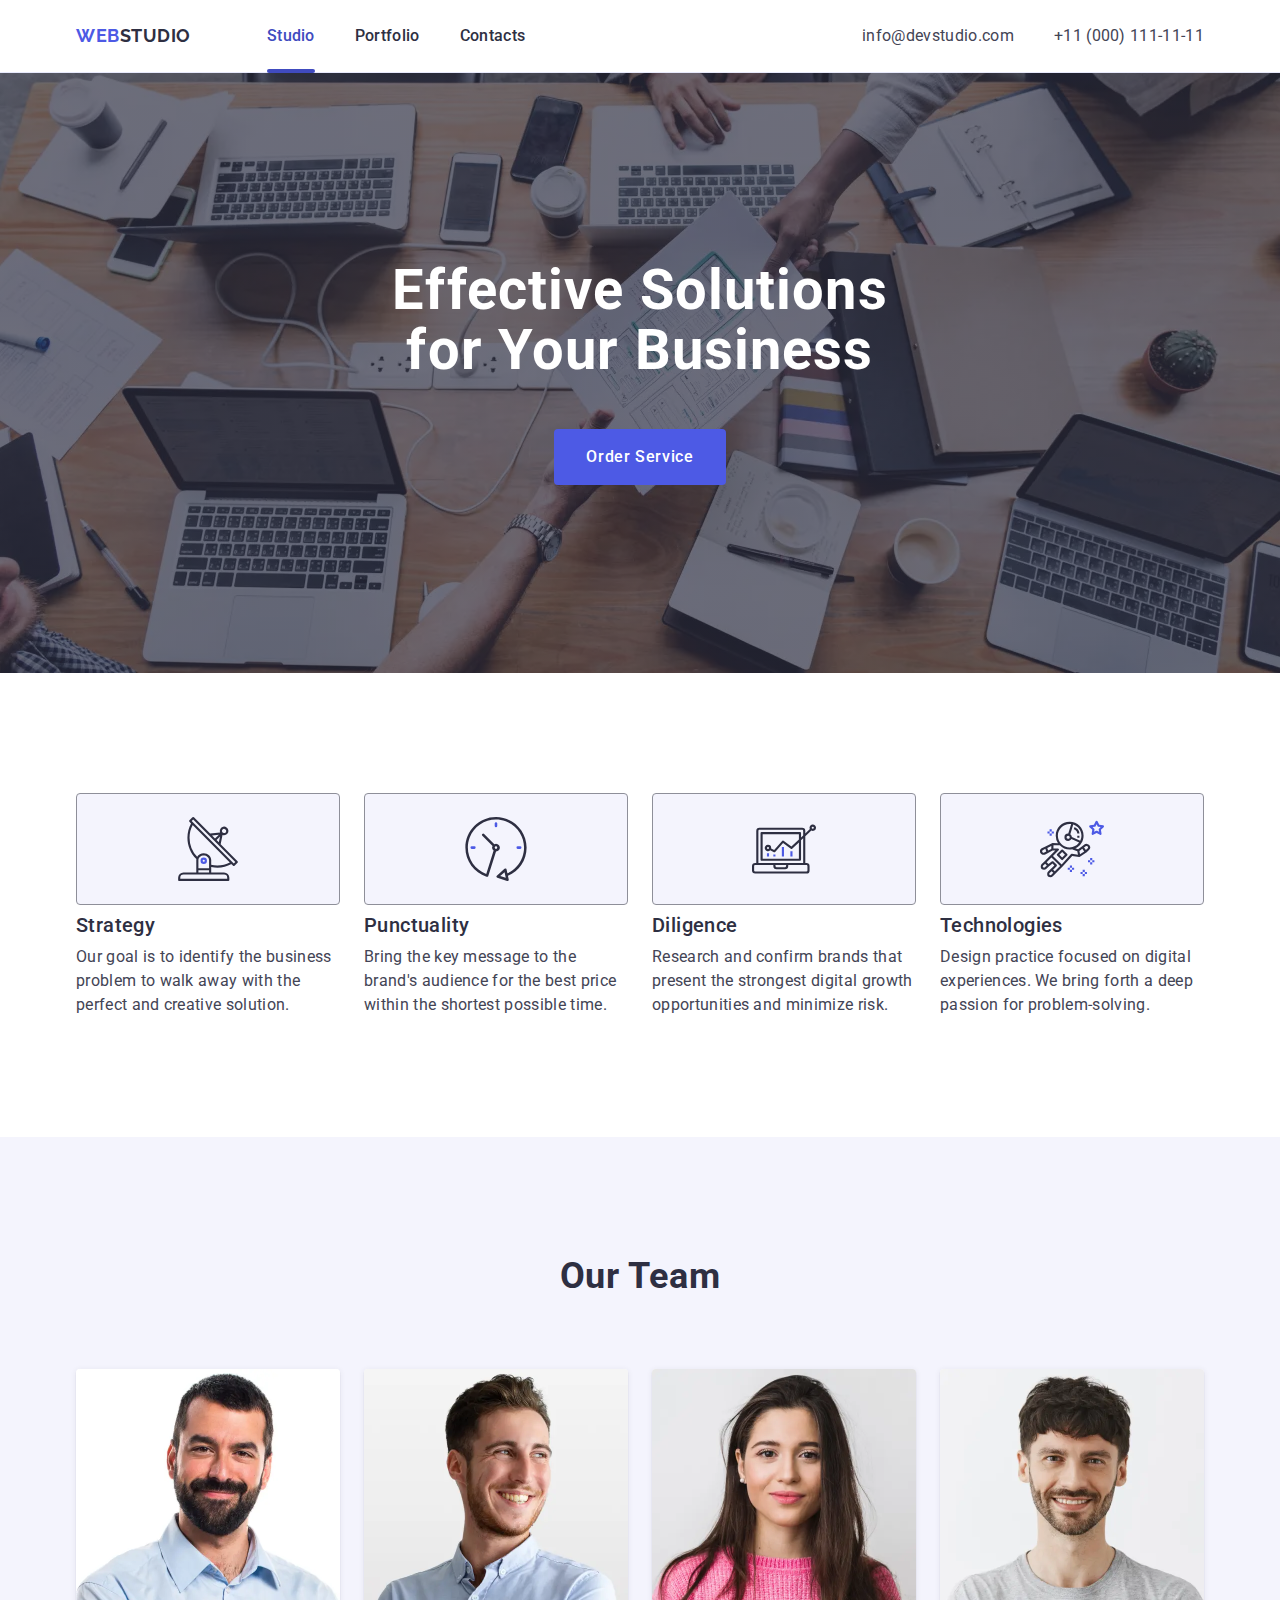
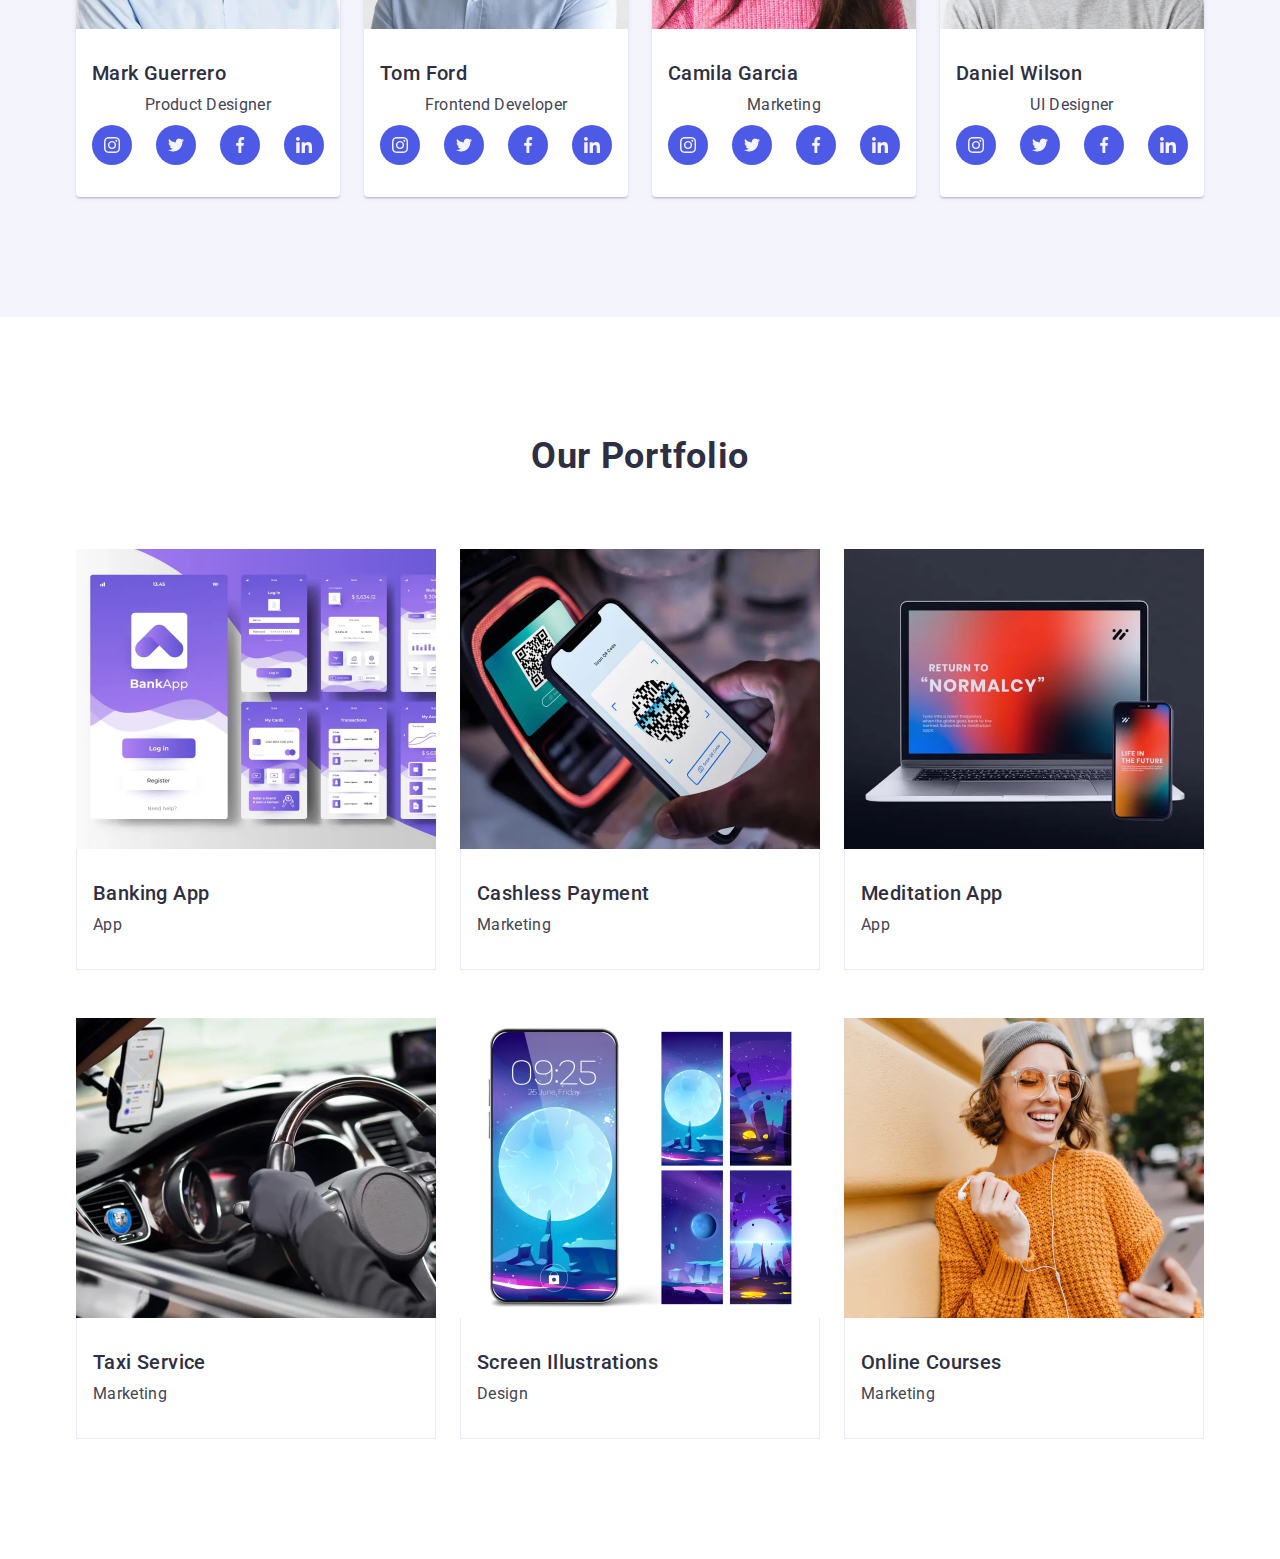
==== commit a108fb3b: "add adaptive header hero features" ====
--- a/index.html
+++ b/index.html
@@ -52,16 +52,16 @@
                         </li>
                     </ul>
 
-                    <button type="button" class="mobile-menu__open-menu">
+                    <button type="button" class="mobile-menu__open-menu" data-open-menu>
                         <svg class="mobile-menu__open-icon" width="24" height="24">
                             <use href="./imgs/icons.svg#icon-menu"></use>
                         </svg>
                     </button>
                 </div>
 
-                <div class="mobile-menu">
+                <div class="mobile-menu" data-menu>
                     <div class="container">
-                        <button class="modal__close-btn" aria-label="Close modal" data-close-modal type="button">
+                        <button class="modal__close-btn" aria-label="Close modal" data-close-menu type="button">
                             <span class="visually-hidden">X</span>
 
                             <svg width="8" height="8">
@@ -69,76 +69,80 @@
                             </svg>
                         </button>
 
-                        <ul class="mobile-menu__nav-list">
-                            <li><a href="./index.html" class="mobile-menu__nav-link">Studio</a></li>
-
-                            <li><a href="#portfolio" class="mobile-menu__nav-link">Portfolio</a></li>
-
-                            <li><a href="#contacts" class="mobile-menu__nav-link">Contacts</a></li>
-                        </ul>
-
-                        <div>
-                            <ul class="mobile-menu__contacts-list">
-                                <li>
-                                    <a href="mailto:info@devstudio.com" target="_blank"
-                                        class="mobile-menu__contacts-link">info@devstudio.com</a>
-                                </li>
-
-                                <li>
-                                    <a href="tel:+110001111111" target="_blank" class="mobile-menu__contacts-link">+11
-                                        (000)
-                                        111-11-11</a>
-                                </li>
+                        <div class="mobile-menu__wrap">
+                            <ul class="mobile-menu__nav-list">
+                                <li><a href="./index.html"
+                                        class="mobile-menu__nav-link mobile-menu__nav-link--current">Studio</a></li>
+
+                                <li><a href="#portfolio" class="mobile-menu__nav-link">Portfolio</a></li>
+
+                                <li><a href="#contacts" class="mobile-menu__nav-link">Contacts</a></li>
                             </ul>
 
-                            <ul class="social-list">
-                                <li>
-                                    <a href="https://www.instagram.com/" class="social-list__link"
-                                        aria-label="Go to Instagram" target="_blank" rel="noopener nofollow"
-                                        title="Go to Instagram">
-                                        <span class="visually-hidden">Go to Instagram</span>
-
-                                        <svg width="16" height="16" class="social-list__icon">
-                                            <use href="./imgs/icons.svg#icon-instagram"></use>
-                                        </svg>
-                                    </a>
-                                </li>
-
-                                <li>
-                                    <a href="https://x.com/" class="social-list__link" aria-label="Go to Twitter"
-                                        target="_blank" rel="noopener nofollow" title="Go to Twitter">
-                                        <span class="visually-hidden">Go to Twitter</span>
-
-                                        <svg width="16" height="16" class="social-list__icon">
-                                            <use href="./imgs/icons.svg#icon-twitter"></use>
-                                        </svg>
-                                    </a>
-                                </li>
-
-                                <li>
-                                    <a href="https://www.facebook.com/" class="social-list__link"
-                                        aria-label="Go to Facebook" target="_blank" rel="noopener nofollow"
-                                        title="Go to Facebook">
-                                        <span class="visually-hidden">Go to Facebook</span>
-
-                                        <svg width="16" height="16" class="social-list__icon">
-                                            <use href="./imgs/icons.svg#icon-facebook"></use>
-                                        </svg>
-                                    </a>
-                                </li>
-
-                                <li>
-                                    <a href="https://www.linkedin.com/" class="social-list__link"
-                                        aria-label="Go to Linkedin" target="_blank" rel="noopener nofollow"
-                                        title="Go to Linkedin">
-                                        <span class="visually-hidden">Go to Linkedin</span>
-
-                                        <svg width="16" height="16" class="social-list__icon">
-                                            <use href="./imgs/icons.svg#icon-linkedin"></use>
-                                        </svg>
-                                    </a>
-                                </li>
-                            </ul>
+                            <div>
+                                <ul class="mobile-menu__contacts-list">
+                                    <li class="mobile-menu__contacts-item mobile-menu__contacts-item--accent">
+                                        <a href="tel:+110001111111" target="_blank"
+                                            class="mobile-menu__contacts-link">+11
+                                            (000)
+                                            111-11-11</a>
+                                    </li>
+
+                                    <li class="mobile-menu__contacts-item">
+                                        <a href="mailto:info@devstudio.com" target="_blank"
+                                            class="mobile-menu__contacts-link">info@devstudio.com</a>
+                                    </li>
+                                </ul>
+
+                                <ul class="social-list social-list--mobile">
+                                    <li>
+                                        <a href="https://www.instagram.com/" class="social-list__link"
+                                            aria-label="Go to Instagram" target="_blank" rel="noopener nofollow"
+                                            title="Go to Instagram">
+                                            <span class="visually-hidden">Go to Instagram</span>
+
+                                            <svg width="16" height="16" class="social-list__icon">
+                                                <use href="./imgs/icons.svg#icon-instagram"></use>
+                                            </svg>
+                                        </a>
+                                    </li>
+
+                                    <li>
+                                        <a href="https://x.com/" class="social-list__link" aria-label="Go to Twitter"
+                                            target="_blank" rel="noopener nofollow" title="Go to Twitter">
+                                            <span class="visually-hidden">Go to Twitter</span>
+
+                                            <svg width="16" height="16" class="social-list__icon">
+                                                <use href="./imgs/icons.svg#icon-twitter"></use>
+                                            </svg>
+                                        </a>
+                                    </li>
+
+                                    <li>
+                                        <a href="https://www.facebook.com/" class="social-list__link"
+                                            aria-label="Go to Facebook" target="_blank" rel="noopener nofollow"
+                                            title="Go to Facebook">
+                                            <span class="visually-hidden">Go to Facebook</span>
+
+                                            <svg width="16" height="16" class="social-list__icon">
+                                                <use href="./imgs/icons.svg#icon-facebook"></use>
+                                            </svg>
+                                        </a>
+                                    </li>
+
+                                    <li>
+                                        <a href="https://www.linkedin.com/" class="social-list__link"
+                                            aria-label="Go to Linkedin" target="_blank" rel="noopener nofollow"
+                                            title="Go to Linkedin">
+                                            <span class="visually-hidden">Go to Linkedin</span>
+
+                                            <svg width="16" height="16" class="social-list__icon">
+                                                <use href="./imgs/icons.svg#icon-linkedin"></use>
+                                            </svg>
+                                        </a>
+                                    </li>
+                                </ul>
+                            </div>
                         </div>
                     </div>
                 </div>
@@ -169,7 +173,7 @@
 
                             <h3 class="subtitle">Strategy</h3>
 
-                            <p>Our goal is to identify the business
+                            <p class="features__text">Our goal is to identify the business
                                 problem to walk away with the perfect and creative solution.
                             </p>
                         </li>
@@ -183,7 +187,8 @@
 
                             <h3 class="subtitle">Punctuality</h3>
 
-                            <p>Bring the key message to the brand's audience for the best price within the shortest
+                            <p class="features__text">Bring the key message to the brand's audience for the best price
+                                within the shortest
                                 possible
                                 time.
                             </p>
@@ -198,7 +203,8 @@
 
                             <h3 class="subtitle">Diligence</h3>
 
-                            <p>Research and confirm brands that present the strongest digital growth opportunities and
+                            <p class="features__text">Research and confirm brands that present the strongest digital
+                                growth opportunities and
                                 minimize
                                 risk.
                             </p>
@@ -213,7 +219,8 @@
 
                             <h3 class="subtitle">Technologies</h3>
 
-                            <p>Design practice focused on digital experiences. We bring forth a deep passion for
+                            <p class="features__text">Design practice focused on digital experiences. We bring forth a
+                                deep passion for
                                 problem-solving.
                             </p>
                         </li>
@@ -784,6 +791,7 @@
         </div>
     </div>
 
+    <script src="./js/menu.js"></script>
     <script src="./js/modal.js"></script>
     <script src="./js/order-form.js"></script>
 </body>
--- a/css/main.min.css
+++ b/css/main.min.css
@@ -1 +1 @@
-.visually-hidden{position:absolute;white-space:nowrap;width:1px;height:1px;overflow:hidden;border:0;padding:0;clip:rect(0 0 0 0);-webkit-clip-path:inset(50%);clip-path:inset(50%);margin:-1px}html{scroll-behavior:smooth}body{background-color:#fff;color:#434455;font-family:"Roboto",sans-serif;line-height:1.5;letter-spacing:.32px}h1,h2,h3,h4,h5,h6,p{margin-top:0;margin-bottom:0}ul,ol{margin-top:0;margin-bottom:0;padding-left:0;list-style-type:none}img{display:block;max-width:100%}button{color:currentColor;cursor:pointer}main{-webkit-box-flex:1;-ms-flex-positive:1;flex-grow:1}a{color:currentColor;text-decoration:none}textarea{resize:none}.page-container{display:-webkit-box;display:-ms-flexbox;display:flex;-webkit-box-orient:vertical;-webkit-box-direction:normal;-ms-flex-direction:column;flex-direction:column;height:100vh}.container{max-width:1158px;padding-left:15px;padding-right:15px;margin-left:auto;margin-right:auto}.section{padding-top:120px;padding-bottom:120px}.site-nav{display:-webkit-box;display:-ms-flexbox;display:flex;gap:40px;margin-left:76px}@media screen and (max-width: 767px){.site-nav--mobile-hidden{display:none}}.site-nav__link{display:block;padding-top:24px;padding-bottom:24px;-webkit-transition:color 250ms cubic-bezier(0.4, 0, 0.2, 1);transition:color 250ms cubic-bezier(0.4, 0, 0.2, 1)}.site-nav__link:hover,.site-nav__link:focus{color:#404bbf}.site-nav__link--current{position:relative}.site-nav__link--current::after{position:absolute;top:calc(100% - 3px);left:0;content:"";display:inline-block;width:100%;height:4px;background-color:#404bbf;border-radius:2px}.site-nav__link.site-nav__link--current{color:#404bbf}.contacts{display:-webkit-box;display:-ms-flexbox;display:flex;-webkit-box-align:center;-ms-flex-align:center;align-items:center;margin-left:auto;-webkit-column-gap:40px;-moz-column-gap:40px;column-gap:40px}@media screen and (max-width: 767px){.contacts--mobile-hidden{display:none}}.contacts__link{padding-top:24px;padding-bottom:24px;-webkit-transition:color 250ms cubic-bezier(0.4, 0, 0.2, 1);transition:color 250ms cubic-bezier(0.4, 0, 0.2, 1)}.contacts__link:hover,.contacts__link:focus{color:#404bbf}.main-title{margin-bottom:48px;color:#fff;font-size:56px;line-height:1.07;letter-spacing:1.12px}.title{margin-bottom:72px;color:#2e2f42;text-align:center;font-size:36px;font-weight:700;line-height:1.11;letter-spacing:.72px}.subtitle{margin-bottom:8px;color:#2e2f42;font-size:20px;font-weight:500;line-height:1.2;letter-spacing:.4px}.logo{font-family:"Raleway",sans-serif;font-size:18px;font-weight:700;line-height:1.17;letter-spacing:.54px;text-transform:uppercase}.logo--inversion{color:#f4f4fd}.logo__accent-text{color:#4d5ae5}.button,.order-form__button,.subscribe-form__button{padding:16px 32px;border:none;border-radius:4px;min-width:169px;background-color:#4d5ae5;color:#fff;font-weight:500;line-height:1.5;letter-spacing:.64px;-webkit-transition:background-color 250ms cubic-bezier(0.4, 0, 0.2, 1);transition:background-color 250ms cubic-bezier(0.4, 0, 0.2, 1)}.button:hover,.order-form__button:hover,.subscribe-form__button:hover,.button:focus,.order-form__button:focus,.subscribe-form__button:focus{background-color:#404bbf}.subscribe-form__button{display:-webkit-box;display:-ms-flexbox;display:flex;-webkit-box-align:center;-ms-flex-align:center;align-items:center;-webkit-column-gap:16px;-moz-column-gap:16px;column-gap:16px;padding:8px 24px;width:165px;min-width:auto}.order-form__button{-ms-flex-item-align:center;align-self:center;width:169px}.subscribe-form{display:-webkit-box;display:-ms-flexbox;display:flex;-webkit-column-gap:24px;-moz-column-gap:24px;column-gap:24px}.subscribe-form__input{width:264px;height:40px;padding:8px 16px;border-radius:4px;border:1px solid #e7e9fc;color:#fff;font-size:12px;line-height:2;letter-spacing:.48px;background-color:#2e2f42;-webkit-box-shadow:0px 4px 4px 0px rgba(0,0,0,.15);box-shadow:0px 4px 4px 0px rgba(0,0,0,.15)}.subscribe-form__input::-webkit-input-placeholder{color:#8e8f99}.subscribe-form__input::-moz-placeholder{color:#8e8f99}.subscribe-form__input:-ms-input-placeholder{color:#8e8f99}.subscribe-form__input::-ms-input-placeholder{color:#8e8f99}.subscribe-form__input::placeholder{color:#8e8f99}.subscribe-form__icon{-ms-flex-negative:0;flex-shrink:0}.social-list{display:-webkit-box;display:-ms-flexbox;display:flex;-webkit-box-pack:center;-ms-flex-pack:center;justify-content:center;-ms-flex-wrap:wrap;flex-wrap:wrap;gap:24px}.social-list__link{display:-webkit-inline-box;display:-ms-inline-flexbox;display:inline-flex;-webkit-box-pack:center;-ms-flex-pack:center;justify-content:center;-webkit-box-align:center;-ms-flex-align:center;align-items:center;width:40px;height:40px;border-radius:50%;color:#f4f4fd;background-color:#4d5ae5;-webkit-transition:background-color 250ms cubic-bezier(0.4, 0, 0.2, 1);transition:background-color 250ms cubic-bezier(0.4, 0, 0.2, 1)}.team__item:hover .social-list__link{background-color:#404bbf}.social-list a.social-list__link:hover,.social-list a.social-list__link:focus{background-color:#31d0aa}.social-list__icon{fill:currentColor}.backdrop{position:fixed;top:0;left:0;z-index:100;width:100%;height:100%;background-color:rgba(46,47,66,.4);visibility:hidden;pointer-events:none;opacity:0;-webkit-transition:visibility 250ms cubic-bezier(0.4, 0, 0.2, 1),opacity 250ms cubic-bezier(0.4, 0, 0.2, 1);transition:visibility 250ms cubic-bezier(0.4, 0, 0.2, 1),opacity 250ms cubic-bezier(0.4, 0, 0.2, 1)}.backdrop.is-open{visibility:visible;opacity:1;pointer-events:auto}.modal{position:absolute;top:50%;left:50%;padding:72px 24px 24px;max-width:408px;max-height:90%;overflow-y:auto;background-color:#fcfcfc;border-radius:4px;-webkit-box-shadow:0px 2px 1px 0px rgba(0,0,0,.2),0px 1px 3px 0px rgba(0,0,0,.12),0px 1px 1px 0px rgba(0,0,0,.14);box-shadow:0px 2px 1px 0px rgba(0,0,0,.2),0px 1px 3px 0px rgba(0,0,0,.12),0px 1px 1px 0px rgba(0,0,0,.14);-webkit-transform:translate(-50%, -50%) scale(1.25);transform:translate(-50%, -50%) scale(1.25);-webkit-transition:-webkit-transform 250ms cubic-bezier(0.4, 0, 0.2, 1);transition:-webkit-transform 250ms cubic-bezier(0.4, 0, 0.2, 1);transition:transform 250ms cubic-bezier(0.4, 0, 0.2, 1);transition:transform 250ms cubic-bezier(0.4, 0, 0.2, 1), -webkit-transform 250ms cubic-bezier(0.4, 0, 0.2, 1)}.backdrop.is-open .modal{-webkit-transform:translate(-50%, -50%) scale(1);transform:translate(-50%, -50%) scale(1)}.modal__close-btn{position:absolute;top:24px;right:24px;display:-webkit-box;display:-ms-flexbox;display:flex;-webkit-box-pack:center;-ms-flex-pack:center;justify-content:center;-webkit-box-align:center;-ms-flex-align:center;align-items:center;padding:0;width:24px;height:24px;border:1px solid #8e8f99;border-radius:50%;background-color:rgba(0,0,0,.1);-webkit-transition:border-color 250ms cubic-bezier(0.4, 0, 0.2, 1),background-color 250ms cubic-bezier(0.4, 0, 0.2, 1),fill 250ms cubic-bezier(0.4, 0, 0.2, 1);transition:border-color 250ms cubic-bezier(0.4, 0, 0.2, 1),background-color 250ms cubic-bezier(0.4, 0, 0.2, 1),fill 250ms cubic-bezier(0.4, 0, 0.2, 1)}.modal__close-btn:hover,.modal__close-btn:focus{border-color:rgba(0,0,0,0);background-color:#404bbf;fill:#fff}.order-form{display:-webkit-box;display:-ms-flexbox;display:flex;-webkit-box-orient:vertical;-webkit-box-direction:normal;-ms-flex-direction:column;flex-direction:column}.order-form__title{display:inline-block;width:100%;margin-bottom:16px;color:#2e2f42;text-align:center;font-weight:500}.order-form__inputs-box{margin-bottom:16px}.order-form__label{display:block;color:#8e8f99;font-size:12px;line-height:1.17;letter-spacing:.48px}.order-form__label:not(:last-child){margin-bottom:8px}.order-form__name{display:inline-block;margin-bottom:4px}.order-form__input-wrap{position:relative;display:block}.order-form__textarea,.order-form__input{display:-webkit-box;display:-ms-flexbox;display:flex;-webkit-box-orient:vertical;-webkit-box-direction:normal;-ms-flex-direction:column;flex-direction:column;width:100%;line-height:1.17;letter-spacing:.48px;border-radius:4px;border:1px solid rgba(46,47,66,.4);-webkit-transition:border-color 250ms cubic-bezier(0.4, 0, 0.2, 1),color 250ms cubic-bezier(0.4, 0, 0.2, 1);transition:border-color 250ms cubic-bezier(0.4, 0, 0.2, 1),color 250ms cubic-bezier(0.4, 0, 0.2, 1)}.order-form__textarea:focus,.order-form__input:focus{outline:none;border-color:#4d5ae5;color:#4d5ae5}.order-form__input{padding:8px 16px 8px 38px;height:40px}.order-form__textarea{padding:8px 16px;height:120px;resize:none}.order-form__textarea::-webkit-input-placeholder{color:rgba(46,47,66,.4)}.order-form__textarea::-moz-placeholder{color:rgba(46,47,66,.4)}.order-form__textarea:-ms-input-placeholder{color:rgba(46,47,66,.4)}.order-form__textarea::-ms-input-placeholder{color:rgba(46,47,66,.4)}.order-form__textarea::placeholder{color:rgba(46,47,66,.4)}.order-form__icon{position:absolute;top:50%;left:16px;-webkit-transform:translateY(-50%);transform:translateY(-50%);fill:currentColor;-webkit-transition:color 250ms cubic-bezier(0.4, 0, 0.2, 1);transition:color 250ms cubic-bezier(0.4, 0, 0.2, 1)}.order-form__input:focus~.order-form__icon{color:#4d5ae5}.order-form__policy-label{display:-webkit-box;display:-ms-flexbox;display:flex;-webkit-box-align:center;-ms-flex-align:center;align-items:center;margin-bottom:24px;color:#8e8f99;font-size:12px;line-height:1.17;letter-spacing:.48px}.order-form__policy-input{position:absolute;-webkit-appearance:none;-moz-appearance:none;appearance:none}.order-form__policy-checkbox{-ms-flex-negative:0;flex-shrink:0;margin-right:8px;width:16px;height:16px;border:1px solid rgba(46,47,66,.4);border-radius:2px}.order-form__policy-input:checked+.order-form__policy-checkbox{border:rgba(0,0,0,0);background-color:#404bbf}.order-form__policy-input:focus+.order-form__policy-checkbox{-webkit-box-shadow:0 0 0 2px rgba(0,0,255,.5);box-shadow:0 0 0 2px rgba(0,0,255,.5)}.order-form__policy-icon{display:none;fill:#fff}.order-form__policy-input:checked+.order-form__policy-checkbox>.order-form__policy-icon{display:block}.order-form__policy-link{color:#4d5ae5;font-size:12px;line-height:1.33;text-decoration-line:underline}.mobile-menu{position:fixed;top:0;left:0;padding-top:72px;padding-bottom:40px;width:100vw;height:100vh;background-color:#fff}.mobile-menu__open-menu{display:-webkit-box;display:-ms-flexbox;display:flex;-webkit-box-pack:center;-ms-flex-pack:center;justify-content:center;-webkit-box-align:center;-ms-flex-align:center;align-items:center;border:none;padding:0;width:40px;height:40px;background-color:rgba(0,0,0,0)}@media screen and (min-width: 768px){.mobile-menu__open-menu{display:none}}.mobile-menu__open-icon{width:24px;height:24px;fill:#2f2f37}.mobile-menu__open-menu:focus .mobile-menu__open-icon{fill:#404bbf}.page-header{border-bottom:1px solid #e7e9fc}.page-header__wrap{display:-webkit-box;display:-ms-flexbox;display:flex;-webkit-box-align:center;-ms-flex-align:center;align-items:center}@media screen and (max-width: 767px){.page-header__wrap{-webkit-box-pack:justify;-ms-flex-pack:justify;justify-content:space-between;padding-top:8px;padding-bottom:8px}}.page-header__nav{display:-webkit-box;display:-ms-flexbox;display:flex;-webkit-box-align:center;-ms-flex-align:center;align-items:center;color:#2e2f42;font-weight:500}.page-footer{padding-top:100px;padding-bottom:100px;background-color:#2e2f42}.page-footer__wrap{display:-webkit-box;display:-ms-flexbox;display:flex}.page-footer__promo-box{display:-webkit-box;display:-ms-flexbox;display:flex;-webkit-box-orient:vertical;-webkit-box-direction:normal;-ms-flex-direction:column;flex-direction:column;row-gap:16px;width:264px;margin-right:120px}.page-footer__label{color:#f4f4fd;font-weight:400}.page-footer__title{margin-bottom:16px;color:#fff;font-weight:500}.page-footer__social-box{margin-right:80px}.page-footer__social-list{-webkit-column-gap:16px;-moz-column-gap:16px;column-gap:16px}.hero{max-width:1440px;height:600px;margin-right:auto;margin-left:auto;padding:0;text-align:center;background-color:#2e2f42;background-image:-webkit-gradient(linear, left top, right top, from(rgba(46, 47, 66, 0.7)), to(rgba(46, 47, 66, 0.7))),url("../imgs/bg-imgs/hero-banner.webp");background-image:linear-gradient(to right, rgba(46, 47, 66, 0.7), rgba(46, 47, 66, 0.7)),url("../imgs/bg-imgs/hero-banner.webp");background-repeat:no-repeat;background-position:center;background-size:cover}.hero__content{display:-webkit-box;display:-ms-flexbox;display:flex;-webkit-box-orient:vertical;-webkit-box-direction:normal;-ms-flex-direction:column;flex-direction:column;-webkit-box-pack:center;-ms-flex-pack:center;justify-content:center;-webkit-box-align:center;-ms-flex-align:center;align-items:center;width:100%;height:100%}.features__list{display:-webkit-box;display:-ms-flexbox;display:flex;-ms-flex-wrap:wrap;flex-wrap:wrap;gap:24px}.features__item{-ms-flex-preferred-size:calc((100% - 72px)/4);flex-basis:calc((100% - 72px)/4)}.features__icon-wrap{display:-webkit-box;display:-ms-flexbox;display:flex;-webkit-box-pack:center;-ms-flex-pack:center;justify-content:center;-webkit-box-align:center;-ms-flex-align:center;align-items:center;height:112px;margin-bottom:8px;border-radius:4px;border:1px solid #8e8f99;background-color:#f4f4fd}.team{background-color:#f4f4fd}.team__list{display:-webkit-box;display:-ms-flexbox;display:flex;-ms-flex-wrap:wrap;flex-wrap:wrap;gap:24px;text-align:center}.team__item{-ms-flex-preferred-size:calc((100% - 72px)/4);flex-basis:calc((100% - 72px)/4);border-radius:4px;background-color:#fff;-webkit-box-shadow:0px 1px 6px 0px rgba(46,47,66,.08),0px 1px 1px 0px rgba(46,47,66,.16),0px 2px 1px 0px rgba(46,47,66,.08);box-shadow:0px 1px 6px 0px rgba(46,47,66,.08),0px 1px 1px 0px rgba(46,47,66,.16),0px 2px 1px 0px rgba(46,47,66,.08);overflow:hidden}.team__photo-wrap{width:100%;height:260px}.team__photo{width:100%;height:100%;-o-object-fit:cover;object-fit:cover}.team__text-box{padding:32px 16px}.team__role{margin-bottom:8px}.portfolio__gallery{display:-webkit-box;display:-ms-flexbox;display:flex;-ms-flex-wrap:wrap;flex-wrap:wrap;-webkit-column-gap:24px;-moz-column-gap:24px;column-gap:24px;row-gap:48px}.portfolio__item{-ms-flex-preferred-size:calc((100% - 48px)/3);flex-basis:calc((100% - 48px)/3)}.portfolio__card{display:block;-webkit-transition:-webkit-box-shadow 250ms cubic-bezier(0.4, 0, 0.2, 1);transition:-webkit-box-shadow 250ms cubic-bezier(0.4, 0, 0.2, 1);transition:box-shadow 250ms cubic-bezier(0.4, 0, 0.2, 1);transition:box-shadow 250ms cubic-bezier(0.4, 0, 0.2, 1), -webkit-box-shadow 250ms cubic-bezier(0.4, 0, 0.2, 1)}.portfolio__card:hover,.portfolio__card:focus{-webkit-box-shadow:0px 1px 6px 0px rgba(46,47,66,.08),0px 1px 1px 0px rgba(46,47,66,.16),0px 2px 1px 0px rgba(46,47,66,.08);box-shadow:0px 1px 6px 0px rgba(46,47,66,.08),0px 1px 1px 0px rgba(46,47,66,.16),0px 2px 1px 0px rgba(46,47,66,.08)}.portfolio__thumb{position:relative;overflow:hidden}.portfolio__overlay{position:absolute;top:0;left:0;width:100%;height:100%;background-color:#4d5ae5;-webkit-transform:translateY(100%);transform:translateY(100%);-webkit-transition:-webkit-transform 250ms cubic-bezier(0.4, 0, 0.2, 1);transition:-webkit-transform 250ms cubic-bezier(0.4, 0, 0.2, 1);transition:transform 250ms cubic-bezier(0.4, 0, 0.2, 1);transition:transform 250ms cubic-bezier(0.4, 0, 0.2, 1), -webkit-transform 250ms cubic-bezier(0.4, 0, 0.2, 1)}.portfolio__card:hover .portfolio__overlay{-webkit-transform:translateY(0);transform:translateY(0)}.portfolio__desc{padding:40px 32px;color:#f4f4fd;overflow:auto}.portfolio__text-box{padding:32px 16px;border:1px solid #e7e9fc;border-top:none}/*# sourceMappingURL=main.min.css.map */+.visually-hidden{position:absolute;white-space:nowrap;width:1px;height:1px;overflow:hidden;border:0;padding:0;clip:rect(0 0 0 0);-webkit-clip-path:inset(50%);clip-path:inset(50%);margin:-1px}html{scroll-behavior:smooth}body{background-color:#fff;color:#434455;font-family:"Roboto",sans-serif;line-height:1.5;letter-spacing:.32px}h1,h2,h3,h4,h5,h6,p{margin-top:0;margin-bottom:0}ul,ol{margin-top:0;margin-bottom:0;padding-left:0;list-style-type:none}img{display:block;max-width:100%}button{color:currentColor;cursor:pointer}main{-webkit-box-flex:1;-ms-flex-positive:1;flex-grow:1}a{color:currentColor;text-decoration:none}textarea{resize:none}.page-container{display:-webkit-box;display:-ms-flexbox;display:flex;-webkit-box-orient:vertical;-webkit-box-direction:normal;-ms-flex-direction:column;flex-direction:column;height:100vh}.container{max-width:320px;padding-left:16px;padding-right:16px;margin-left:auto;margin-right:auto}@media screen and (min-width: 768px){.container{max-width:100%;width:768px}}@media screen and (min-width: 1158px){.container{width:1158px;padding-left:15px;padding-right:15px}}.section{padding-top:96px;padding-bottom:96px}@media screen and (min-width: 1158px){.section{padding-top:120px;padding-bottom:120px}}.site-nav{display:-webkit-box;display:-ms-flexbox;display:flex;gap:40px;margin-left:120px}@media screen and (min-width: 1158px){.site-nav{margin-left:76px}}@media screen and (max-width: 767px){.site-nav--mobile-hidden{display:none}}.site-nav__link{display:block;padding-top:24px;padding-bottom:24px;-webkit-transition:color 250ms cubic-bezier(0.4, 0, 0.2, 1);transition:color 250ms cubic-bezier(0.4, 0, 0.2, 1)}.site-nav__link:hover,.site-nav__link:focus{color:#404bbf}.site-nav__link--current{position:relative}.site-nav__link--current::after{position:absolute;top:calc(100% - 3px);left:0;content:"";display:inline-block;width:100%;height:4px;background-color:#404bbf;border-radius:2px}.site-nav__link.site-nav__link--current{color:#404bbf}.contacts{display:-webkit-box;display:-ms-flexbox;display:flex;-webkit-box-align:center;-ms-flex-align:center;align-items:center;margin-left:auto;-webkit-column-gap:40px;-moz-column-gap:40px;column-gap:40px}@media screen and (max-width: 1157px){.contacts{-webkit-box-orient:vertical;-webkit-box-direction:normal;-ms-flex-direction:column;flex-direction:column;gap:12px;font-size:12px;line-height:1.17;letter-spacing:.48px}}@media screen and (max-width: 767px){.contacts--mobile-hidden{display:none}}.contacts__link{padding-top:24px;padding-bottom:24px;-webkit-transition:color 250ms cubic-bezier(0.4, 0, 0.2, 1);transition:color 250ms cubic-bezier(0.4, 0, 0.2, 1)}.contacts__link:hover,.contacts__link:focus{color:#404bbf}.main-title{margin-bottom:72px;color:#fff;font-size:36px;line-height:1.11;letter-spacing:.72px}@media screen and (min-width: 768px){.main-title{margin-bottom:36px;font-size:56px;line-height:1.07;letter-spacing:1.12px}}@media screen and (min-width: 1158px){.main-title{margin-bottom:48px}}.title{margin-bottom:72px;color:#2e2f42;text-align:center;font-size:36px;font-weight:700;line-height:1.11;letter-spacing:.72px}.subtitle{margin-bottom:8px;color:#2e2f42;text-align:center;font-size:36px;font-weight:700;line-height:1.11;letter-spacing:.72px}@media screen and (min-width: 768px){.subtitle{text-align:left}}@media screen and (min-width: 1158px){.subtitle{font-size:20px;font-weight:500;line-height:1.2;letter-spacing:.4px}}.logo{font-family:"Raleway",sans-serif;font-size:18px;font-weight:700;line-height:1.17;letter-spacing:.54px;text-transform:uppercase}.logo--inversion{color:#f4f4fd}.logo__accent-text{color:#4d5ae5}.button,.order-form__button,.subscribe-form__button{padding:16px 32px;border:none;border-radius:4px;min-width:169px;background-color:#4d5ae5;color:#fff;font-weight:500;line-height:1.5;letter-spacing:.64px;-webkit-transition:background-color 250ms cubic-bezier(0.4, 0, 0.2, 1);transition:background-color 250ms cubic-bezier(0.4, 0, 0.2, 1)}.button:hover,.order-form__button:hover,.subscribe-form__button:hover,.button:focus,.order-form__button:focus,.subscribe-form__button:focus{background-color:#404bbf}.subscribe-form__button{display:-webkit-box;display:-ms-flexbox;display:flex;-webkit-box-align:center;-ms-flex-align:center;align-items:center;-webkit-column-gap:16px;-moz-column-gap:16px;column-gap:16px;padding:8px 24px;width:165px;min-width:auto}.order-form__button{-ms-flex-item-align:center;align-self:center;width:169px}.subscribe-form{display:-webkit-box;display:-ms-flexbox;display:flex;-webkit-column-gap:24px;-moz-column-gap:24px;column-gap:24px}.subscribe-form__input{width:264px;height:40px;padding:8px 16px;border-radius:4px;border:1px solid #e7e9fc;color:#fff;font-size:12px;line-height:2;letter-spacing:.48px;background-color:#2e2f42;-webkit-box-shadow:0px 4px 4px 0px rgba(0,0,0,.15);box-shadow:0px 4px 4px 0px rgba(0,0,0,.15)}.subscribe-form__input::-webkit-input-placeholder{color:#8e8f99}.subscribe-form__input::-moz-placeholder{color:#8e8f99}.subscribe-form__input:-ms-input-placeholder{color:#8e8f99}.subscribe-form__input::-ms-input-placeholder{color:#8e8f99}.subscribe-form__input::placeholder{color:#8e8f99}.subscribe-form__icon{-ms-flex-negative:0;flex-shrink:0}.social-list{display:-webkit-box;display:-ms-flexbox;display:flex;-webkit-box-pack:center;-ms-flex-pack:center;justify-content:center;-ms-flex-wrap:wrap;flex-wrap:wrap;gap:24px}.social-list__link{display:-webkit-inline-box;display:-ms-inline-flexbox;display:inline-flex;-webkit-box-pack:center;-ms-flex-pack:center;justify-content:center;-webkit-box-align:center;-ms-flex-align:center;align-items:center;width:40px;height:40px;border-radius:50%;color:#f4f4fd;background-color:#4d5ae5;-webkit-transition:background-color 250ms cubic-bezier(0.4, 0, 0.2, 1);transition:background-color 250ms cubic-bezier(0.4, 0, 0.2, 1)}.team__item:hover .social-list__link{background-color:#404bbf}.social-list a.social-list__link:hover,.social-list a.social-list__link:focus{background-color:#31d0aa}.social-list__icon{fill:currentColor}.social-list--mobile{gap:40px;-webkit-box-pack:start;-ms-flex-pack:start;justify-content:start}.backdrop{position:fixed;top:0;left:0;z-index:100;width:100%;height:100%;background-color:rgba(46,47,66,.4);visibility:hidden;pointer-events:none;opacity:0;-webkit-transition:visibility 250ms cubic-bezier(0.4, 0, 0.2, 1),opacity 250ms cubic-bezier(0.4, 0, 0.2, 1);transition:visibility 250ms cubic-bezier(0.4, 0, 0.2, 1),opacity 250ms cubic-bezier(0.4, 0, 0.2, 1)}.backdrop.is-open{visibility:visible;opacity:1;pointer-events:auto}.modal{position:absolute;top:50%;left:50%;padding:72px 24px 24px;max-width:408px;max-height:90%;overflow-y:auto;background-color:#fcfcfc;border-radius:4px;-webkit-box-shadow:0px 2px 1px 0px rgba(0,0,0,.2),0px 1px 3px 0px rgba(0,0,0,.12),0px 1px 1px 0px rgba(0,0,0,.14);box-shadow:0px 2px 1px 0px rgba(0,0,0,.2),0px 1px 3px 0px rgba(0,0,0,.12),0px 1px 1px 0px rgba(0,0,0,.14);-webkit-transform:translate(-50%, -50%) scale(1.25);transform:translate(-50%, -50%) scale(1.25);-webkit-transition:-webkit-transform 250ms cubic-bezier(0.4, 0, 0.2, 1);transition:-webkit-transform 250ms cubic-bezier(0.4, 0, 0.2, 1);transition:transform 250ms cubic-bezier(0.4, 0, 0.2, 1);transition:transform 250ms cubic-bezier(0.4, 0, 0.2, 1), -webkit-transform 250ms cubic-bezier(0.4, 0, 0.2, 1)}.backdrop.is-open .modal{-webkit-transform:translate(-50%, -50%) scale(1);transform:translate(-50%, -50%) scale(1)}.modal__close-btn{position:absolute;top:24px;right:24px;display:-webkit-box;display:-ms-flexbox;display:flex;-webkit-box-pack:center;-ms-flex-pack:center;justify-content:center;-webkit-box-align:center;-ms-flex-align:center;align-items:center;padding:0;width:24px;height:24px;border:1px solid #8e8f99;border-radius:50%;background-color:rgba(0,0,0,.1);-webkit-transition:border-color 250ms cubic-bezier(0.4, 0, 0.2, 1),background-color 250ms cubic-bezier(0.4, 0, 0.2, 1),fill 250ms cubic-bezier(0.4, 0, 0.2, 1);transition:border-color 250ms cubic-bezier(0.4, 0, 0.2, 1),background-color 250ms cubic-bezier(0.4, 0, 0.2, 1),fill 250ms cubic-bezier(0.4, 0, 0.2, 1)}.modal__close-btn:hover,.modal__close-btn:focus{border-color:rgba(0,0,0,0);background-color:#404bbf;fill:#fff}.order-form{display:-webkit-box;display:-ms-flexbox;display:flex;-webkit-box-orient:vertical;-webkit-box-direction:normal;-ms-flex-direction:column;flex-direction:column}.order-form__title{display:inline-block;width:100%;margin-bottom:16px;color:#2e2f42;text-align:center;font-weight:500}.order-form__inputs-box{margin-bottom:16px}.order-form__label{display:block;color:#8e8f99;font-size:12px;line-height:1.17;letter-spacing:.48px}.order-form__label:not(:last-child){margin-bottom:8px}.order-form__name{display:inline-block;margin-bottom:4px}.order-form__input-wrap{position:relative;display:block}.order-form__textarea,.order-form__input{display:-webkit-box;display:-ms-flexbox;display:flex;-webkit-box-orient:vertical;-webkit-box-direction:normal;-ms-flex-direction:column;flex-direction:column;width:100%;line-height:1.17;letter-spacing:.48px;border-radius:4px;border:1px solid rgba(46,47,66,.4);-webkit-transition:border-color 250ms cubic-bezier(0.4, 0, 0.2, 1),color 250ms cubic-bezier(0.4, 0, 0.2, 1);transition:border-color 250ms cubic-bezier(0.4, 0, 0.2, 1),color 250ms cubic-bezier(0.4, 0, 0.2, 1)}.order-form__textarea:focus,.order-form__input:focus{outline:none;border-color:#4d5ae5;color:#4d5ae5}.order-form__input{padding:8px 16px 8px 38px;height:40px}.order-form__textarea{padding:8px 16px;height:120px;resize:none}.order-form__textarea::-webkit-input-placeholder{color:rgba(46,47,66,.4)}.order-form__textarea::-moz-placeholder{color:rgba(46,47,66,.4)}.order-form__textarea:-ms-input-placeholder{color:rgba(46,47,66,.4)}.order-form__textarea::-ms-input-placeholder{color:rgba(46,47,66,.4)}.order-form__textarea::placeholder{color:rgba(46,47,66,.4)}.order-form__icon{position:absolute;top:50%;left:16px;-webkit-transform:translateY(-50%);transform:translateY(-50%);fill:currentColor;-webkit-transition:color 250ms cubic-bezier(0.4, 0, 0.2, 1);transition:color 250ms cubic-bezier(0.4, 0, 0.2, 1)}.order-form__input:focus~.order-form__icon{color:#4d5ae5}.order-form__policy-label{display:-webkit-box;display:-ms-flexbox;display:flex;-webkit-box-align:center;-ms-flex-align:center;align-items:center;margin-bottom:24px;color:#8e8f99;font-size:12px;line-height:1.17;letter-spacing:.48px}.order-form__policy-input{position:absolute;-webkit-appearance:none;-moz-appearance:none;appearance:none}.order-form__policy-checkbox{-ms-flex-negative:0;flex-shrink:0;margin-right:8px;width:16px;height:16px;border:1px solid rgba(46,47,66,.4);border-radius:2px}.order-form__policy-input:checked+.order-form__policy-checkbox{border:rgba(0,0,0,0);background-color:#404bbf}.order-form__policy-input:focus+.order-form__policy-checkbox{-webkit-box-shadow:0 0 0 2px rgba(0,0,255,.5);box-shadow:0 0 0 2px rgba(0,0,255,.5)}.order-form__policy-icon{display:none;fill:#fff}.order-form__policy-input:checked+.order-form__policy-checkbox>.order-form__policy-icon{display:block}.order-form__policy-link{color:#4d5ae5;font-size:12px;line-height:1.33;text-decoration-line:underline}.mobile-menu{position:fixed;top:0;right:0;padding-top:72px;padding-bottom:40px;max-width:320px;height:100vh;background-color:#fff;z-index:100;-webkit-transform:translateX(320px);transform:translateX(320px);-webkit-transition:-webkit-transform 250ms cubic-bezier(0.4, 0, 0.2, 1);transition:-webkit-transform 250ms cubic-bezier(0.4, 0, 0.2, 1);transition:transform 250ms cubic-bezier(0.4, 0, 0.2, 1);transition:transform 250ms cubic-bezier(0.4, 0, 0.2, 1), -webkit-transform 250ms cubic-bezier(0.4, 0, 0.2, 1)}.mobile-menu.is-open{-webkit-transform:translateX(0);transform:translateX(0)}.mobile-menu__open-menu{display:-webkit-box;display:-ms-flexbox;display:flex;-webkit-box-pack:center;-ms-flex-pack:center;justify-content:center;-webkit-box-align:center;-ms-flex-align:center;align-items:center;border:none;padding:0;width:40px;height:40px;background-color:rgba(0,0,0,0)}@media screen and (min-width: 768px){.mobile-menu__open-menu{display:none}}.mobile-menu__open-icon{width:24px;height:24px;fill:#2f2f37}.mobile-menu__open-menu:focus .mobile-menu__open-icon{fill:#404bbf}.mobile-menu__wrap{display:-webkit-box;display:-ms-flexbox;display:flex;-webkit-box-orient:vertical;-webkit-box-direction:normal;-ms-flex-direction:column;flex-direction:column;-webkit-box-pack:justify;-ms-flex-pack:justify;justify-content:space-between;height:calc(100vh - 112px)}.mobile-menu__nav-list{display:-webkit-box;display:-ms-flexbox;display:flex;-webkit-box-orient:vertical;-webkit-box-direction:normal;-ms-flex-direction:column;flex-direction:column;gap:40px}.mobile-menu__nav-link{color:#2e2f42;font-size:36px;font-weight:700;line-height:1.11;letter-spacing:.72px}.mobile-menu__nav-link:focus{color:#4d5ae5}.mobile-menu__nav-link--current{color:#4d5ae5;font-size:36px;font-weight:700;line-height:1.11;letter-spacing:.72px}.mobile-menu__contacts-list{margin-bottom:48px}.mobile-menu__contacts-item:not(:last-child){margin-bottom:24px}.mobile-menu__contacts-item{color:#434455;font-size:20px;font-weight:500;line-height:1.2;letter-spacing:.4px}.mobile-menu__contacts-item--accent{color:#4d5ae5}.page-header{border-bottom:1px solid #e7e9fc}.page-header__wrap{display:-webkit-box;display:-ms-flexbox;display:flex;-webkit-box-align:center;-ms-flex-align:center;align-items:center}@media screen and (max-width: 767px){.page-header__wrap{-webkit-box-pack:justify;-ms-flex-pack:justify;justify-content:space-between;padding-top:8px;padding-bottom:8px}}.page-header__nav{display:-webkit-box;display:-ms-flexbox;display:flex;-webkit-box-align:center;-ms-flex-align:center;align-items:center;color:#2e2f42;font-weight:500}.page-footer{padding-top:100px;padding-bottom:100px;background-color:#2e2f42}.page-footer__wrap{display:-webkit-box;display:-ms-flexbox;display:flex}.page-footer__promo-box{display:-webkit-box;display:-ms-flexbox;display:flex;-webkit-box-orient:vertical;-webkit-box-direction:normal;-ms-flex-direction:column;flex-direction:column;row-gap:16px;width:264px;margin-right:120px}.page-footer__label{color:#f4f4fd;font-weight:400}.page-footer__title{margin-bottom:16px;color:#fff;font-weight:500}.page-footer__social-box{margin-right:80px}.page-footer__social-list{-webkit-column-gap:16px;-moz-column-gap:16px;column-gap:16px}.hero{max-width:320px;height:432px;margin-right:auto;margin-left:auto;text-align:center;background-color:#2e2f42;background-image:-webkit-gradient(linear, left top, right top, from(rgba(46, 47, 66, 0.7)), to(rgba(46, 47, 66, 0.7))),url("../imgs/bg-imgs/hero/bg-mob.webp");background-image:linear-gradient(to right, rgba(46, 47, 66, 0.7), rgba(46, 47, 66, 0.7)),url("../imgs/bg-imgs/hero/bg-mob.webp");background-repeat:no-repeat;background-position:center;background-size:cover}@media screen and (-webkit-min-device-pixel-ratio: 2)and (max-width: 767px), screen and (min-resolution: 192dpi)and (max-width: 767px){.hero{background-image:-webkit-gradient(linear, left top, right top, from(rgba(46, 47, 66, 0.7)), to(rgba(46, 47, 66, 0.7))),url("../imgs/bg-imgs/hero/bg-mob@2.webp");background-image:linear-gradient(to right, rgba(46, 47, 66, 0.7), rgba(46, 47, 66, 0.7)),url("../imgs/bg-imgs/hero/bg-mob@2.webp")}}@media screen and (min-width: 768px){.hero{max-width:768px;height:436px;background-image:-webkit-gradient(linear, left top, right top, from(rgba(46, 47, 66, 0.7)), to(rgba(46, 47, 66, 0.7))),url("../imgs/bg-imgs/hero/bg-tab.webp");background-image:linear-gradient(to right, rgba(46, 47, 66, 0.7), rgba(46, 47, 66, 0.7)),url("../imgs/bg-imgs/hero/bg-tab.webp")}}@media screen and (-webkit-min-device-pixel-ratio: 2)and (min-width: 768px), screen and (min-resolution: 192dpi)and (min-width: 768px){.hero{background-image:-webkit-gradient(linear, left top, right top, from(rgba(46, 47, 66, 0.7)), to(rgba(46, 47, 66, 0.7))),url("../imgs/bg-imgs/hero/bg-tab@2.webp");background-image:linear-gradient(to right, rgba(46, 47, 66, 0.7), rgba(46, 47, 66, 0.7)),url("../imgs/bg-imgs/hero/bg-tab@2.webp")}}@media screen and (min-width: 1158px){.hero{max-width:1440px;height:600px;background-image:-webkit-gradient(linear, left top, right top, from(rgba(46, 47, 66, 0.7)), to(rgba(46, 47, 66, 0.7))),url("../imgs/bg-imgs/hero/bg-desc.webp");background-image:linear-gradient(to right, rgba(46, 47, 66, 0.7), rgba(46, 47, 66, 0.7)),url("../imgs/bg-imgs/hero/bg-desc.webp")}}@media screen and (-webkit-min-device-pixel-ratio: 2)and (min-width: 1158px), screen and (min-resolution: 192dpi)and (min-width: 1158px){.hero{background-image:-webkit-gradient(linear, left top, right top, from(rgba(46, 47, 66, 0.7)), to(rgba(46, 47, 66, 0.7))),url("../imgs/bg-imgs/hero/bg-desc@2.webp");background-image:linear-gradient(to right, rgba(46, 47, 66, 0.7), rgba(46, 47, 66, 0.7)),url("../imgs/bg-imgs/hero/bg-desc@2.webp")}}.hero__content{display:-webkit-box;display:-ms-flexbox;display:flex;-webkit-box-orient:vertical;-webkit-box-direction:normal;-ms-flex-direction:column;flex-direction:column;-webkit-box-pack:center;-ms-flex-pack:center;justify-content:center;-webkit-box-align:center;-ms-flex-align:center;align-items:center;width:100%;height:100%}@media screen and (min-width: 768px){.features__list{display:-webkit-box;display:-ms-flexbox;display:flex;-ms-flex-wrap:wrap;flex-wrap:wrap;-webkit-column-gap:24px;-moz-column-gap:24px;column-gap:24px;row-gap:72px}}@media screen and (min-width: 1158px){.features__list{gap:24px}}@media screen and (max-width: 767px){.features__item:not(:last-child){margin-bottom:72px}}@media screen and (min-width: 768px){.features__item{-ms-flex-preferred-size:calc((100% - 24px)/2);flex-basis:calc((100% - 24px)/2)}}@media screen and (min-width: 1158px){.features__item{-ms-flex-preferred-size:calc((100% - 72px)/4);flex-basis:calc((100% - 72px)/4)}}.features__icon-wrap{display:none}@media screen and (min-width: 1158px){.features__icon-wrap{display:-webkit-box;display:-ms-flexbox;display:flex;-webkit-box-pack:center;-ms-flex-pack:center;justify-content:center;-webkit-box-align:center;-ms-flex-align:center;align-items:center;height:112px;margin-bottom:8px;border-radius:4px;border:1px solid #8e8f99;background-color:#f4f4fd}}@media screen and (max-width: 1157px){.features__text{font-weight:500}}.team{background-color:#f4f4fd}.team__list{display:-webkit-box;display:-ms-flexbox;display:flex;-ms-flex-wrap:wrap;flex-wrap:wrap;gap:24px;text-align:center}.team__item{-ms-flex-preferred-size:calc((100% - 72px)/4);flex-basis:calc((100% - 72px)/4);border-radius:4px;background-color:#fff;-webkit-box-shadow:0px 1px 6px 0px rgba(46,47,66,.08),0px 1px 1px 0px rgba(46,47,66,.16),0px 2px 1px 0px rgba(46,47,66,.08);box-shadow:0px 1px 6px 0px rgba(46,47,66,.08),0px 1px 1px 0px rgba(46,47,66,.16),0px 2px 1px 0px rgba(46,47,66,.08);overflow:hidden}.team__photo-wrap{width:100%;height:260px}.team__photo{width:100%;height:100%;-o-object-fit:cover;object-fit:cover}.team__text-box{padding:32px 16px}.team__role{margin-bottom:8px}.portfolio__gallery{display:-webkit-box;display:-ms-flexbox;display:flex;-ms-flex-wrap:wrap;flex-wrap:wrap;-webkit-column-gap:24px;-moz-column-gap:24px;column-gap:24px;row-gap:48px}.portfolio__item{-ms-flex-preferred-size:calc((100% - 48px)/3);flex-basis:calc((100% - 48px)/3)}.portfolio__card{display:block;-webkit-transition:-webkit-box-shadow 250ms cubic-bezier(0.4, 0, 0.2, 1);transition:-webkit-box-shadow 250ms cubic-bezier(0.4, 0, 0.2, 1);transition:box-shadow 250ms cubic-bezier(0.4, 0, 0.2, 1);transition:box-shadow 250ms cubic-bezier(0.4, 0, 0.2, 1), -webkit-box-shadow 250ms cubic-bezier(0.4, 0, 0.2, 1)}.portfolio__card:hover,.portfolio__card:focus{-webkit-box-shadow:0px 1px 6px 0px rgba(46,47,66,.08),0px 1px 1px 0px rgba(46,47,66,.16),0px 2px 1px 0px rgba(46,47,66,.08);box-shadow:0px 1px 6px 0px rgba(46,47,66,.08),0px 1px 1px 0px rgba(46,47,66,.16),0px 2px 1px 0px rgba(46,47,66,.08)}.portfolio__thumb{position:relative;overflow:hidden}.portfolio__overlay{position:absolute;top:0;left:0;width:100%;height:100%;background-color:#4d5ae5;-webkit-transform:translateY(100%);transform:translateY(100%);-webkit-transition:-webkit-transform 250ms cubic-bezier(0.4, 0, 0.2, 1);transition:-webkit-transform 250ms cubic-bezier(0.4, 0, 0.2, 1);transition:transform 250ms cubic-bezier(0.4, 0, 0.2, 1);transition:transform 250ms cubic-bezier(0.4, 0, 0.2, 1), -webkit-transform 250ms cubic-bezier(0.4, 0, 0.2, 1)}.portfolio__card:hover .portfolio__overlay{-webkit-transform:translateY(0);transform:translateY(0)}.portfolio__desc{padding:40px 32px;color:#f4f4fd;overflow:auto}.portfolio__text-box{padding:32px 16px;border:1px solid #e7e9fc;border-top:none}/*# sourceMappingURL=main.min.css.map */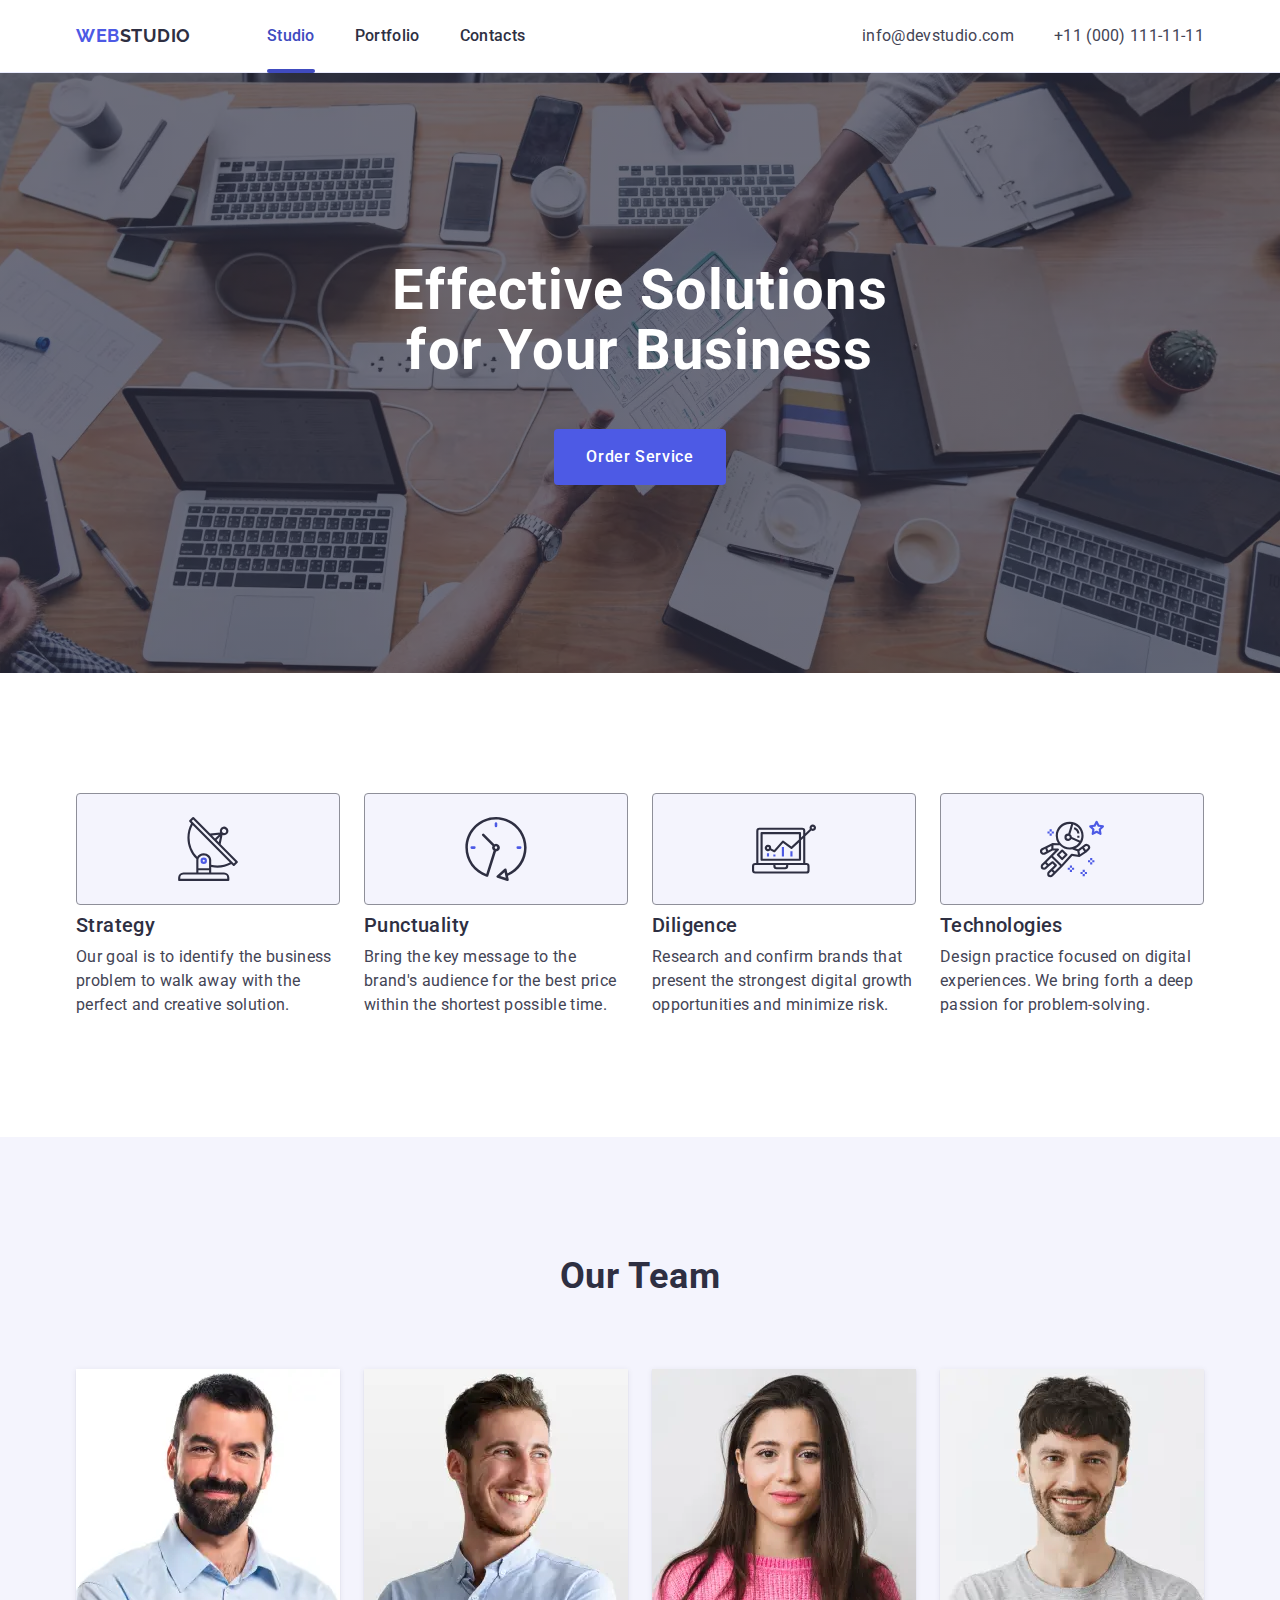
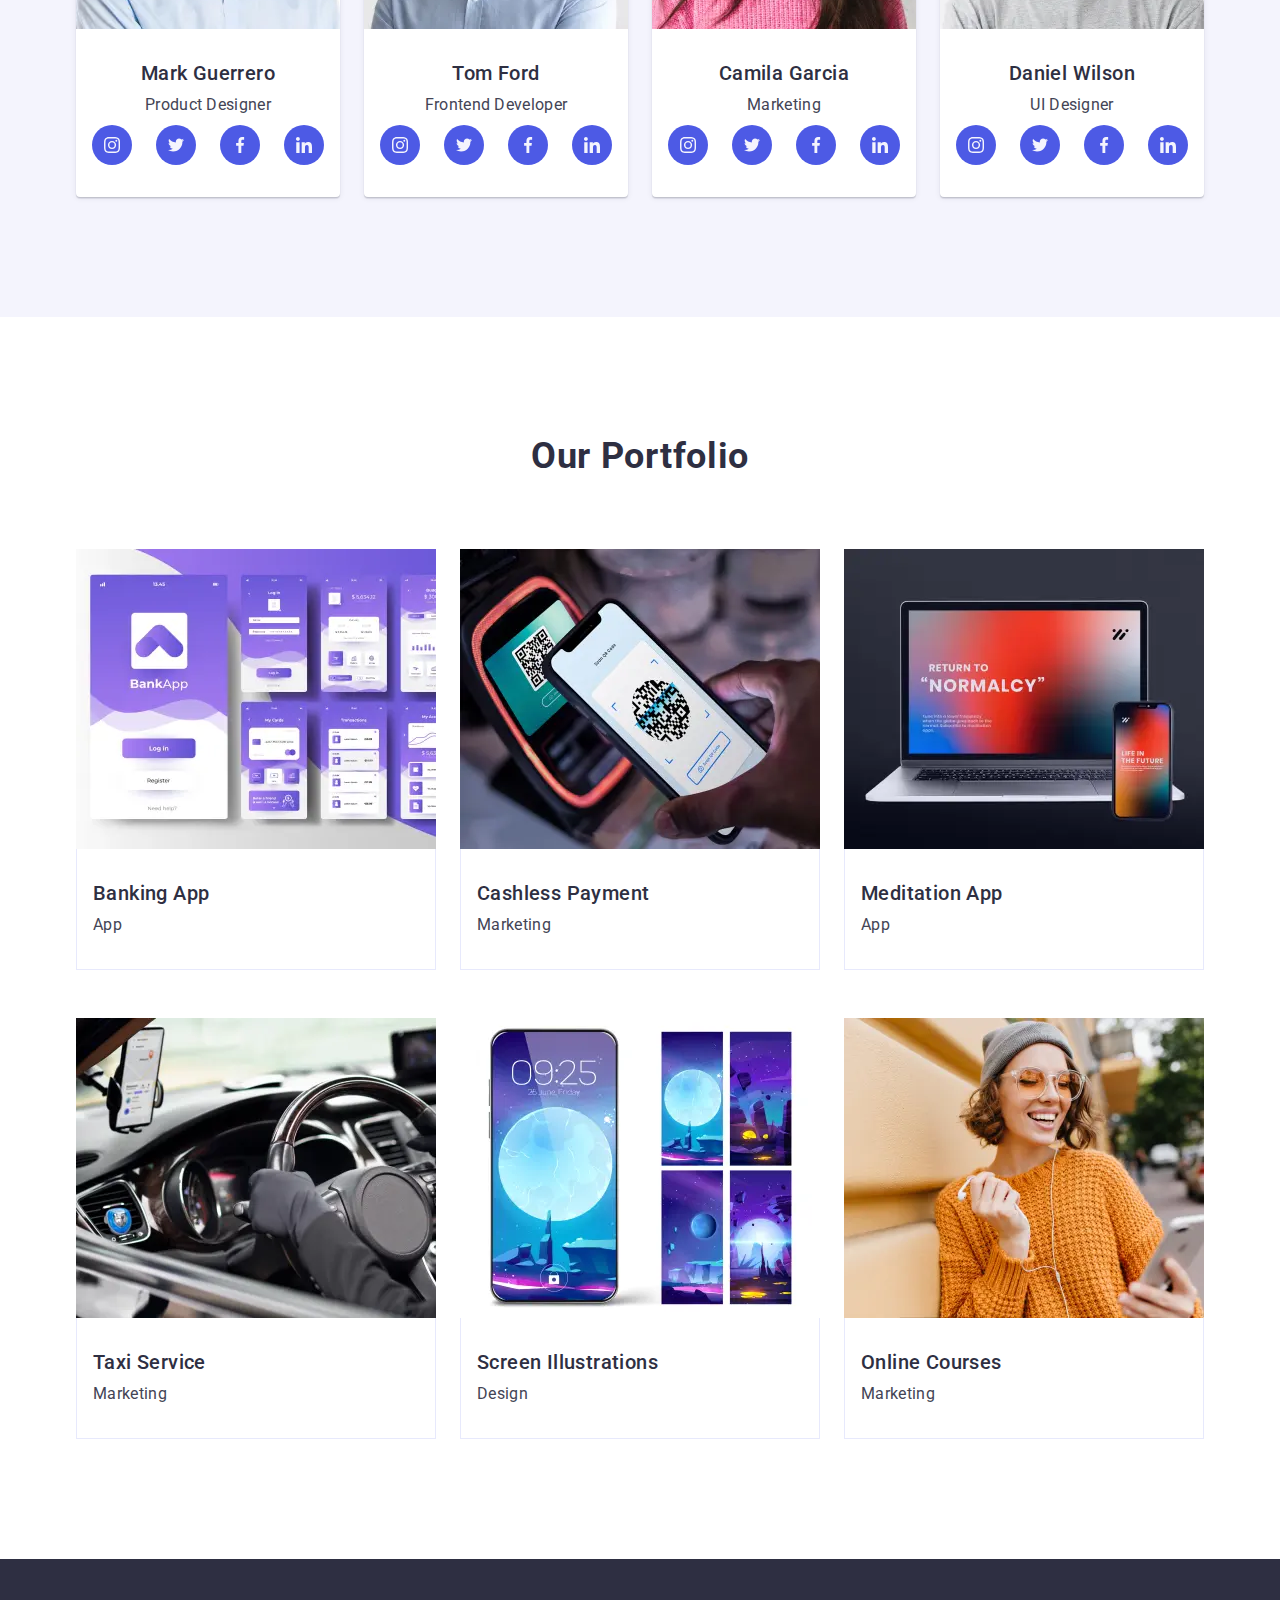
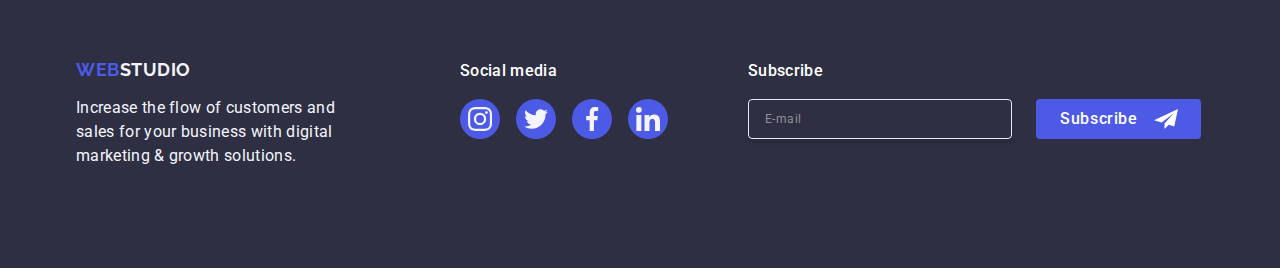
==== commit 7b8e1fc8: "add adaptive" ====
--- a/index.html
+++ b/index.html
@@ -236,249 +236,265 @@
                     <ul class="team__list">
                         <li class="team__item">
                             <div class="team__photo-wrap">
-                                <img class="team__photo" src="./imgs/team/mark.webp" alt="Mark Guerrero" width="264"
-                                    height="260">
+                                <img class="team__photo" src="./imgs/team/mark.webp"
+                                    srcset="./imgs/team/mark.webp 1x, ./imgs/team/mark@2.webp 2x" alt="Mark Guerrero"
+                                    width="264" height="260">
                             </div>
 
                             <div class="team__text-box">
-                                <h3 class="subtitle">Mark Guerrero</h3>
-
-                                <p class="team__role">Product Designer</p>
-
-                                <ul class="social-list">
-                                    <li>
-                                        <a href="https://www.instagram.com/" class="social-list__link"
-                                            aria-label="Go to Instagram" target="_blank" rel="noopener nofollow"
-                                            title="Go to Instagram">
-                                            <span class="visually-hidden">Go to Instagram</span>
-
-                                            <svg width="16" height="16" class="social-list__icon">
-                                                <use href="./imgs/icons.svg#icon-instagram"></use>
-                                            </svg>
-                                        </a>
-                                    </li>
-
-                                    <li>
-                                        <a href="https://x.com/" class="social-list__link" aria-label="Go to Twitter"
-                                            target="_blank" rel="noopener nofollow" title="Go to Twitter">
-                                            <span class="visually-hidden">Go to Twitter</span>
-
-                                            <svg width="16" height="16" class="social-list__icon">
-                                                <use href="./imgs/icons.svg#icon-twitter"></use>
-                                            </svg>
-                                        </a>
-                                    </li>
-
-                                    <li>
-                                        <a href="https://www.facebook.com/" class="social-list__link"
-                                            aria-label="Go to Facebook" target="_blank" rel="noopener nofollow"
-                                            title="Go to Facebook">
-                                            <span class="visually-hidden">Go to Facebook</span>
-
-                                            <svg width="16" height="16" class="social-list__icon">
-                                                <use href="./imgs/icons.svg#icon-facebook"></use>
-                                            </svg>
-                                        </a>
-                                    </li>
-
-                                    <li>
-                                        <a href="https://www.linkedin.com/" class="social-list__link"
-                                            aria-label="Go to Linkedin" target="_blank" rel="noopener nofollow"
-                                            title="Go to Linkedin">
-                                            <span class="visually-hidden">Go to Linkedin</span>
-
-                                            <svg width="16" height="16" class="social-list__icon">
-                                                <use href="./imgs/icons.svg#icon-linkedin"></use>
-                                            </svg>
-                                        </a>
-                                    </li>
-                                </ul>
+                                <h3 class="team__subtitle">Mark Guerrero</h3>
+
+                                <div>
+                                    <p class="team__role">Product Designer</p>
+
+                                    <ul class="social-list">
+                                        <li>
+                                            <a href="https://www.instagram.com/" class="social-list__link"
+                                                aria-label="Go to Instagram" target="_blank" rel="noopener nofollow"
+                                                title="Go to Instagram">
+                                                <span class="visually-hidden">Go to Instagram</span>
+
+                                                <svg width="16" height="16" class="social-list__icon">
+                                                    <use href="./imgs/icons.svg#icon-instagram"></use>
+                                                </svg>
+                                            </a>
+                                        </li>
+
+                                        <li>
+                                            <a href="https://x.com/" class="social-list__link"
+                                                aria-label="Go to Twitter" target="_blank" rel="noopener nofollow"
+                                                title="Go to Twitter">
+                                                <span class="visually-hidden">Go to Twitter</span>
+
+                                                <svg width="16" height="16" class="social-list__icon">
+                                                    <use href="./imgs/icons.svg#icon-twitter"></use>
+                                                </svg>
+                                            </a>
+                                        </li>
+
+                                        <li>
+                                            <a href="https://www.facebook.com/" class="social-list__link"
+                                                aria-label="Go to Facebook" target="_blank" rel="noopener nofollow"
+                                                title="Go to Facebook">
+                                                <span class="visually-hidden">Go to Facebook</span>
+
+                                                <svg width="16" height="16" class="social-list__icon">
+                                                    <use href="./imgs/icons.svg#icon-facebook"></use>
+                                                </svg>
+                                            </a>
+                                        </li>
+
+                                        <li>
+                                            <a href="https://www.linkedin.com/" class="social-list__link"
+                                                aria-label="Go to Linkedin" target="_blank" rel="noopener nofollow"
+                                                title="Go to Linkedin">
+                                                <span class="visually-hidden">Go to Linkedin</span>
+
+                                                <svg width="16" height="16" class="social-list__icon">
+                                                    <use href="./imgs/icons.svg#icon-linkedin"></use>
+                                                </svg>
+                                            </a>
+                                        </li>
+                                    </ul>
+                                </div>
                             </div>
                         </li>
 
                         <li class="team__item">
                             <div class="team__photo-wrap">
-                                <img class="team__photo" src="./imgs/team/tom.webp" alt="Tom Ford" width="264"
-                                    height="260">
+                                <img class="team__photo" src="./imgs/team/tom.webp"
+                                    srcset="./imgs/team/tom.webp 1x, ./imgs/team/tom@2.webp 2x" alt="Tom Ford"
+                                    width="264" height="260">
                             </div>
 
                             <div class="team__text-box">
-                                <h3 class="subtitle">Tom Ford</h3>
-
-                                <p class="team__role">Frontend Developer</p>
-
-                                <ul class="social-list">
-                                    <li>
-                                        <a href="https://www.instagram.com/" class="social-list__link"
-                                            aria-label="Go to Instagram" target="_blank" rel="noopener nofollow"
-                                            title="Go to Instagram">
-                                            <span class="visually-hidden">Go to Instagram</span>
-
-                                            <svg width="16" height="16" class="social-list__icon">
-                                                <use href="./imgs/icons.svg#icon-instagram"></use>
-                                            </svg>
-                                        </a>
-                                    </li>
-
-                                    <li>
-                                        <a href="https://x.com/" class="social-list__link" aria-label="Go to Twitter"
-                                            target="_blank" rel="noopener nofollow" title="Go to Twitter">
-                                            <span class="visually-hidden">Go to Twitter</span>
-
-                                            <svg width="16" height="16" class="social-list__icon">
-                                                <use href="./imgs/icons.svg#icon-twitter"></use>
-                                            </svg>
-                                        </a>
-                                    </li>
-
-                                    <li>
-                                        <a href="https://www.facebook.com/" class="social-list__link"
-                                            aria-label="Go to Facebook" target="_blank" rel="noopener nofollow"
-                                            title="Go to Facebook">
-                                            <span class="visually-hidden">Go to Facebook</span>
-
-                                            <svg width="16" height="16" class="social-list__icon">
-                                                <use href="./imgs/icons.svg#icon-facebook"></use>
-                                            </svg>
-                                        </a>
-                                    </li>
-
-                                    <li>
-                                        <a href="https://www.linkedin.com/" class="social-list__link"
-                                            aria-label="Go to Linkedin" target="_blank" rel="noopener nofollow"
-                                            title="Go to Linkedin">
-                                            <span class="visually-hidden">Go to Linkedin</span>
-
-                                            <svg width="16" height="16" class="social-list__icon">
-                                                <use href="./imgs/icons.svg#icon-linkedin"></use>
-                                            </svg>
-                                        </a>
-                                    </li>
-                                </ul>
+                                <h3 class="team__subtitle">Tom Ford</h3>
+
+                                <div>
+                                    <p class="team__role">Frontend Developer</p>
+
+                                    <ul class="social-list">
+                                        <li>
+                                            <a href="https://www.instagram.com/" class="social-list__link"
+                                                aria-label="Go to Instagram" target="_blank" rel="noopener nofollow"
+                                                title="Go to Instagram">
+                                                <span class="visually-hidden">Go to Instagram</span>
+
+                                                <svg width="16" height="16" class="social-list__icon">
+                                                    <use href="./imgs/icons.svg#icon-instagram"></use>
+                                                </svg>
+                                            </a>
+                                        </li>
+
+                                        <li>
+                                            <a href="https://x.com/" class="social-list__link"
+                                                aria-label="Go to Twitter" target="_blank" rel="noopener nofollow"
+                                                title="Go to Twitter">
+                                                <span class="visually-hidden">Go to Twitter</span>
+
+                                                <svg width="16" height="16" class="social-list__icon">
+                                                    <use href="./imgs/icons.svg#icon-twitter"></use>
+                                                </svg>
+                                            </a>
+                                        </li>
+
+                                        <li>
+                                            <a href="https://www.facebook.com/" class="social-list__link"
+                                                aria-label="Go to Facebook" target="_blank" rel="noopener nofollow"
+                                                title="Go to Facebook">
+                                                <span class="visually-hidden">Go to Facebook</span>
+
+                                                <svg width="16" height="16" class="social-list__icon">
+                                                    <use href="./imgs/icons.svg#icon-facebook"></use>
+                                                </svg>
+                                            </a>
+                                        </li>
+
+                                        <li>
+                                            <a href="https://www.linkedin.com/" class="social-list__link"
+                                                aria-label="Go to Linkedin" target="_blank" rel="noopener nofollow"
+                                                title="Go to Linkedin">
+                                                <span class="visually-hidden">Go to Linkedin</span>
+
+                                                <svg width="16" height="16" class="social-list__icon">
+                                                    <use href="./imgs/icons.svg#icon-linkedin"></use>
+                                                </svg>
+                                            </a>
+                                        </li>
+                                    </ul>
+                                </div>
                             </div>
                         </li>
 
                         <li class="team__item">
                             <div class="team__photo-wrap">
-                                <img class="team__photo" src="./imgs/team/camila.webp" alt="Camila Garcia" width="264"
-                                    height="260">
+                                <img class="team__photo" src="./imgs/team/camila.webp"
+                                    srcset="./imgs/team/camila.webp 1x, ./imgs/team/camila@2.webp 2x"
+                                    alt="Camila Garcia" width="264" height="260">
                             </div>
 
                             <div class="team__text-box">
-                                <h3 class="subtitle">Camila Garcia</h3>
-
-                                <p class="team__role">Marketing</p>
-
-                                <ul class="social-list">
-                                    <li>
-                                        <a href="https://www.instagram.com/" class="social-list__link"
-                                            aria-label="Go to Instagram" target="_blank" rel="noopener nofollow"
-                                            title="Go to Instagram">
-                                            <span class="visually-hidden">Go to Instagram</span>
-
-                                            <svg width="16" height="16" class="social-list__icon">
-                                                <use href="./imgs/icons.svg#icon-instagram"></use>
-                                            </svg>
-                                        </a>
-                                    </li>
-
-                                    <li>
-                                        <a href="https://x.com/" class="social-list__link" aria-label="Go to Twitter"
-                                            target="_blank" rel="noopener nofollow" title="Go to Twitter">
-                                            <span class="visually-hidden">Go to Twitter</span>
-
-                                            <svg width="16" height="16" class="social-list__icon">
-                                                <use href="./imgs/icons.svg#icon-twitter"></use>
-                                            </svg>
-                                        </a>
-                                    </li>
-
-                                    <li>
-                                        <a href="https://www.facebook.com/" class="social-list__link"
-                                            aria-label="Go to Facebook" target="_blank" rel="noopener nofollow"
-                                            title="Go to Facebook">
-                                            <span class="visually-hidden">Go to Facebook</span>
-
-                                            <svg width="16" height="16" class="social-list__icon">
-                                                <use href="./imgs/icons.svg#icon-facebook"></use>
-                                            </svg>
-                                        </a>
-                                    </li>
-
-                                    <li>
-                                        <a href="https://www.linkedin.com/" class="social-list__link"
-                                            aria-label="Go to Linkedin" target="_blank" rel="noopener nofollow"
-                                            title="Go to Linkedin">
-                                            <span class="visually-hidden">Go to Linkedin</span>
-
-                                            <svg width="16" height="16" class="social-list__icon">
-                                                <use href="./imgs/icons.svg#icon-linkedin"></use>
-                                            </svg>
-                                        </a>
-                                    </li>
-                                </ul>
+                                <h3 class="team__subtitle">Camila Garcia</h3>
+
+                                <div>
+                                    <p class="team__role">Marketing</p>
+
+                                    <ul class="social-list">
+                                        <li>
+                                            <a href="https://www.instagram.com/" class="social-list__link"
+                                                aria-label="Go to Instagram" target="_blank" rel="noopener nofollow"
+                                                title="Go to Instagram">
+                                                <span class="visually-hidden">Go to Instagram</span>
+
+                                                <svg width="16" height="16" class="social-list__icon">
+                                                    <use href="./imgs/icons.svg#icon-instagram"></use>
+                                                </svg>
+                                            </a>
+                                        </li>
+
+                                        <li>
+                                            <a href="https://x.com/" class="social-list__link"
+                                                aria-label="Go to Twitter" target="_blank" rel="noopener nofollow"
+                                                title="Go to Twitter">
+                                                <span class="visually-hidden">Go to Twitter</span>
+
+                                                <svg width="16" height="16" class="social-list__icon">
+                                                    <use href="./imgs/icons.svg#icon-twitter"></use>
+                                                </svg>
+                                            </a>
+                                        </li>
+
+                                        <li>
+                                            <a href="https://www.facebook.com/" class="social-list__link"
+                                                aria-label="Go to Facebook" target="_blank" rel="noopener nofollow"
+                                                title="Go to Facebook">
+                                                <span class="visually-hidden">Go to Facebook</span>
+
+                                                <svg width="16" height="16" class="social-list__icon">
+                                                    <use href="./imgs/icons.svg#icon-facebook"></use>
+                                                </svg>
+                                            </a>
+                                        </li>
+
+                                        <li>
+                                            <a href="https://www.linkedin.com/" class="social-list__link"
+                                                aria-label="Go to Linkedin" target="_blank" rel="noopener nofollow"
+                                                title="Go to Linkedin">
+                                                <span class="visually-hidden">Go to Linkedin</span>
+
+                                                <svg width="16" height="16" class="social-list__icon">
+                                                    <use href="./imgs/icons.svg#icon-linkedin"></use>
+                                                </svg>
+                                            </a>
+                                        </li>
+                                    </ul>
+                                </div>
                             </div>
                         </li>
 
                         <li class="team__item">
                             <div class="team__photo-wrap">
-                                <img class="team__photo" src="./imgs/team/daniel.webp" alt="Daniel Wilson" width="264"
-                                    height="260">
+                                <img class="team__photo" src="./imgs/team/daniel.webp"
+                                    srcset="./imgs/team/daniel.webp 1x, ./imgs/team/daniel@2.webp 2x"
+                                    alt="Daniel Wilson" width="264" height="260">
                             </div>
 
                             <div class="team__text-box">
-                                <h3 class="subtitle">Daniel Wilson</h3>
-
-                                <p class="team__role">UI Designer</p>
-
-                                <ul class="social-list">
-                                    <li>
-                                        <a href="https://www.instagram.com/" class="social-list__link"
-                                            aria-label="Go to Instagram" target="_blank" rel="noopener nofollow"
-                                            title="Go to Instagram">
-                                            <span class="visually-hidden">Go to Instagram</span>
-
-                                            <svg width="16" height="16" class="social-list__icon">
-                                                <use href="./imgs/icons.svg#icon-instagram"></use>
-                                            </svg>
-                                        </a>
-                                    </li>
-
-                                    <li>
-                                        <a href="https://x.com/" class="social-list__link" aria-label="Go to Twitter"
-                                            target="_blank" rel="noopener nofollow" title="Go to Twitter">
-                                            <span class="visually-hidden">Go to Twitter</span>
-
-                                            <svg width="16" height="16" class="social-list__icon">
-                                                <use href="./imgs/icons.svg#icon-twitter"></use>
-                                            </svg>
-                                        </a>
-                                    </li>
-
-                                    <li>
-                                        <a href="https://www.facebook.com/" class="social-list__link"
-                                            aria-label="Go to Facebook" target="_blank" rel="noopener nofollow"
-                                            title="Go to Facebook">
-                                            <span class="visually-hidden">Go to Facebook</span>
-
-                                            <svg width="16" height="16" class="social-list__icon">
-                                                <use href="./imgs/icons.svg#icon-facebook"></use>
-                                            </svg>
-                                        </a>
-                                    </li>
-
-                                    <li>
-                                        <a href="https://www.linkedin.com/" class="social-list__link"
-                                            aria-label="Go to Linkedin" target="_blank" rel="noopener nofollow"
-                                            title="Go to Linkedin">
-                                            <span class="visually-hidden">Go to Linkedin</span>
-
-                                            <svg width="16" height="16" class="social-list__icon">
-                                                <use href="./imgs/icons.svg#icon-linkedin"></use>
-                                            </svg>
-                                        </a>
-                                    </li>
-                                </ul>
+                                <h3 class="team__subtitle">Daniel Wilson</h3>
+
+                                <div>
+                                    <p class="team__role">UI Designer</p>
+
+                                    <ul class="social-list">
+                                        <li>
+                                            <a href="https://www.instagram.com/" class="social-list__link"
+                                                aria-label="Go to Instagram" target="_blank" rel="noopener nofollow"
+                                                title="Go to Instagram">
+                                                <span class="visually-hidden">Go to Instagram</span>
+
+                                                <svg width="16" height="16" class="social-list__icon">
+                                                    <use href="./imgs/icons.svg#icon-instagram"></use>
+                                                </svg>
+                                            </a>
+                                        </li>
+
+                                        <li>
+                                            <a href="https://x.com/" class="social-list__link"
+                                                aria-label="Go to Twitter" target="_blank" rel="noopener nofollow"
+                                                title="Go to Twitter">
+                                                <span class="visually-hidden">Go to Twitter</span>
+
+                                                <svg width="16" height="16" class="social-list__icon">
+                                                    <use href="./imgs/icons.svg#icon-twitter"></use>
+                                                </svg>
+                                            </a>
+                                        </li>
+
+                                        <li>
+                                            <a href="https://www.facebook.com/" class="social-list__link"
+                                                aria-label="Go to Facebook" target="_blank" rel="noopener nofollow"
+                                                title="Go to Facebook">
+                                                <span class="visually-hidden">Go to Facebook</span>
+
+                                                <svg width="16" height="16" class="social-list__icon">
+                                                    <use href="./imgs/icons.svg#icon-facebook"></use>
+                                                </svg>
+                                            </a>
+                                        </li>
+
+                                        <li>
+                                            <a href="https://www.linkedin.com/" class="social-list__link"
+                                                aria-label="Go to Linkedin" target="_blank" rel="noopener nofollow"
+                                                title="Go to Linkedin">
+                                                <span class="visually-hidden">Go to Linkedin</span>
+
+                                                <svg width="16" height="16" class="social-list__icon">
+                                                    <use href="./imgs/icons.svg#icon-linkedin"></use>
+                                                </svg>
+                                            </a>
+                                        </li>
+                                    </ul>
+                                </div>
                             </div>
                         </li>
                     </ul>
@@ -493,8 +509,20 @@
                         <li class="portfolio__item">
                             <a href="" class="portfolio__card">
                                 <div class="portfolio__thumb">
-                                    <img src="./imgs/portfolio/banking.webp" alt="Screens banking app" width="360"
-                                        height="300">
+                                    <picture>
+                                        <source
+                                            srcset="./imgs/portfolio/banking-desc.webp 1x, ./imgs/portfolio/banking-desc@2.webp 2x"
+                                            media="(min-width: 1158px)" type="image/webp">
+                                        <source
+                                            srcset="./imgs/portfolio/banking-tab.webp 1x, ./imgs/portfolio/banking-tab@2.webp 2x"
+                                            media="(min-width: 768px)" type="image/webp">
+                                        <source
+                                            srcset="./imgs/portfolio/banking-mob.webp 1x, ./imgs/portfolio/banking-mob@2.webp 2x"
+                                            media="(max-width: 767px)" type="image/webp">
+
+                                        <img class="portfolio__img" src="./imgs/portfolio/banking.webp"
+                                            alt="Screens banking app" width="360" height="300">
+                                    </picture>
 
                                     <div class="portfolio__overlay">
                                         <p class="portfolio__desc">14 Stylish and User-Friendly App Design Concepts ·
@@ -505,7 +533,7 @@
                                 </div>
 
                                 <div class="portfolio__text-box">
-                                    <h3 class="subtitle">Banking App</h3>
+                                    <h3 class="portfolio__title">Banking App</h3>
 
                                     <p>App</p>
                                 </div>
@@ -515,8 +543,20 @@
                         <li class="portfolio__item">
                             <a href="" class="portfolio__card">
                                 <div class="portfolio__thumb">
-                                    <img src="./imgs/portfolio/payment.webp" alt="QR code reading by smartphone"
-                                        width="360" height="300">
+                                    <picture>
+                                        <source
+                                            srcset="./imgs/portfolio/cashless-desc.webp 1x, ./imgs/portfolio/cashless-desc@2.webp 2x"
+                                            media="(min-width: 1158px)" type="image/webp">
+                                        <source
+                                            srcset="./imgs/portfolio/cashless-tab.webp 1x, ./imgs/portfolio/cashless-tab@2.webp 2x"
+                                            media="(min-width: 768px)" type="image/webp">
+                                        <source
+                                            srcset="./imgs/portfolio/cashless-mob.webp 1x, ./imgs/portfolio/cashless-mob@2.webp 2x"
+                                            media="(max-width: 767px)" type="image/webp">
+
+                                        <img class="portfolio__img" src="./imgs/portfolio/payment.webp"
+                                            alt="QR code reading by smartphone" width="360" height="300">
+                                    </picture>
 
                                     <div class="portfolio__overlay">
                                         <p class="portfolio__desc">14 Stylish and User-Friendly App Design Concepts ·
@@ -527,7 +567,7 @@
                                 </div>
 
                                 <div class="portfolio__text-box">
-                                    <h3 class="subtitle">Cashless Payment</h3>
+                                    <h3 class="portfolio__title">Cashless Payment</h3>
 
                                     <p>Marketing</p>
                                 </div>
@@ -537,9 +577,21 @@
                         <li class="portfolio__item">
                             <a href="" class="portfolio__card">
                                 <div class="portfolio__thumb">
-                                    <img src="./imgs/portfolio/meditation.webp"
-                                        alt="the multi-colored site is displayed on a smartphone and a laptop"
-                                        width="360" height="300">
+                                    <picture>
+                                        <source
+                                            srcset="./imgs/portfolio/meditation-desc.webp 1x, ./imgs/portfolio/meditation-desc@2.webp 2x"
+                                            media="(min-width: 1158px)" type="image/webp">
+                                        <source
+                                            srcset="./imgs/portfolio/meditation-tab.webp 1x, ./imgs/portfolio/meditation-tab@2.webp 2x"
+                                            media="(min-width: 768px)" type="image/webp">
+                                        <source
+                                            srcset="./imgs/portfolio/meditation-mob.webp 1x, ./imgs/portfolio/meditation-mob@2.webp 2x"
+                                            media="(max-width: 767px)" type="image/webp">
+
+                                        <img class="portfolio__img" src="./imgs/portfolio/meditation.webp"
+                                            alt="the multi-colored site is displayed on a smartphone and a laptop"
+                                            width="360" height="300">
+                                    </picture>
 
                                     <div class="portfolio__overlay">
                                         <p class="portfolio__desc">14 Stylish and User-Friendly App Design Concepts ·
@@ -550,7 +602,7 @@
                                 </div>
 
                                 <div class="portfolio__text-box">
-                                    <h3 class="subtitle">Meditation App</h3>
+                                    <h3 class="portfolio__title">Meditation App</h3>
 
                                     <p>App</p>
                                 </div>
@@ -560,8 +612,20 @@
                         <li class="portfolio__item">
                             <a href="" class="portfolio__card">
                                 <div class="portfolio__thumb">
-                                    <img src="./imgs/portfolio/taxi.webp" alt="interior of a taxi car" width="360"
-                                        height="300">
+                                    <picture>
+                                        <source
+                                            srcset="./imgs/portfolio/taxi-desc.webp 1x, ./imgs/portfolio/taxi-desc@2.webp 2x"
+                                            media="(min-width: 1158px)" type="image/webp">
+                                        <source
+                                            srcset="./imgs/portfolio/taxi-tab.webp 1x, ./imgs/portfolio/taxi-tab@2.webp 2x"
+                                            media="(min-width: 768px)" type="image/webp">
+                                        <source
+                                            srcset="./imgs/portfolio/taxi-mob.webp 1x, ./imgs/portfolio/taxi-mob@2.webp 2x"
+                                            media="(max-width: 767px)" type="image/webp">
+
+                                        <img class="portfolio__img" src="./imgs/portfolio/taxi.webp"
+                                            alt="interior of a taxi car" width="360" height="300">
+                                    </picture>
 
                                     <div class="portfolio__overlay">
                                         <p class="portfolio__desc">14 Stylish and User-Friendly App Design Concepts ·
@@ -572,7 +636,7 @@
                                 </div>
 
                                 <div class="portfolio__text-box">
-                                    <h3 class="subtitle">Taxi Service</h3>
+                                    <h3 class="portfolio__title">Taxi Service</h3>
 
                                     <p>Marketing</p>
                                 </div>
@@ -582,9 +646,21 @@
                         <li class="portfolio__item">
                             <a href="" class="portfolio__card">
                                 <div class="portfolio__thumb">
-                                    <img src="./imgs/portfolio/screen.webp"
-                                        alt="on the left is a smartphone and on the right are screens with the image of abstraction"
-                                        width="360" height="300">
+                                    <picture>
+                                        <source
+                                            srcset="./imgs/portfolio/screen-desc.webp 1x, ./imgs/portfolio/screen-desc@2.webp 2x"
+                                            media="(min-width: 1158px)" type="image/webp">
+                                        <source
+                                            srcset="./imgs/portfolio/screen-tab.webp 1x, ./imgs/portfolio/screen-tab@2.webp 2x"
+                                            media="(min-width: 768px)" type="image/webp">
+                                        <source
+                                            srcset="./imgs/portfolio/screen-mob.webp 1x, ./imgs/portfolio/screen-mob@2.webp 2x"
+                                            media="(max-width: 767px)" type="image/webp">
+
+                                        <img class="portfolio__img" src="./imgs/portfolio/screen.webp"
+                                            alt="on the left is a smartphone and on the right are screens with the image of abstraction"
+                                            width="360" height="300">
+                                    </picture>
 
                                     <div class="portfolio__overlay">
                                         <p class="portfolio__desc">14 Stylish and User-Friendly App Design Concepts ·
@@ -595,7 +671,7 @@
                                 </div>
 
                                 <div class="portfolio__text-box">
-                                    <h3 class="subtitle">Screen Illustrations</h3>
+                                    <h3 class="portfolio__title">Screen Illustrations</h3>
 
                                     <p>Design</p>
                                 </div>
@@ -605,8 +681,20 @@
                         <li class="portfolio__item">
                             <a href="" class="portfolio__card">
                                 <div class="portfolio__thumb">
-                                    <img src="./imgs/portfolio/courses.webp" alt="girl with phone and headphones"
-                                        width="360" height="300">
+                                    <picture>
+                                        <source
+                                            srcset="./imgs/portfolio/courses-desc.webp 1x, ./imgs/portfolio/courses-desc@2.webp 2x"
+                                            media="(min-width: 1158px)" type="image/webp">
+                                        <source
+                                            srcset="./imgs/portfolio/courses-tab.webp 1x, ./imgs/portfolio/courses-tab@2.webp 2x"
+                                            media="(min-width: 768px)" type="image/webp">
+                                        <source
+                                            srcset="./imgs/portfolio/courses-mob.webp 1x, ./imgs/portfolio/courses-mob@2.webp 2x"
+                                            media="(max-width: 767px)" type="image/webp">
+
+                                        <img class="portfolio__img" src="./imgs/portfolio/courses.webp"
+                                            alt="girl with phone and headphones" width="360" height="300">
+                                    </picture>
 
                                     <div class="portfolio__overlay">
                                         <p class="portfolio__desc">14 Stylish and User-Friendly App Design Concepts ·
@@ -617,7 +705,7 @@
                                 </div>
 
                                 <div class="portfolio__text-box">
-                                    <h3 class="subtitle">Online Courses</h3>
+                                    <h3 class="portfolio__title">Online Courses</h3>
 
                                     <p>Marketing</p>
                                 </div>
@@ -628,73 +716,76 @@
             </section>
         </main>
 
-        <!-- <footer class="page-footer">
+        <footer class="page-footer">
             <div class="container">
                 <div class="page-footer__wrap">
-                    <div class="page-footer__promo-box">
-                        <a href="./index.html" class="logo logo--inversion">
-                            <span class="logo__accent-text">Web</span>Studio
-                        </a>
-
-                        <b class="page-footer__label">Increase the flow of customers and sales for your business with
-                            digital
-                            marketing
-                            &#38; growth
-                            solutions.
-                        </b>
-                    </div>
-
-                    <div class="page-footer__social-box">
-                        <p class="page-footer__title">Social media</p>
-
-                        <ul class="social-list page-footer__social-list">
-                            <li>
-                                <a href="https://www.instagram.com/" class="social-list__link"
-                                    aria-label="Go to Instagram" target="_blank" rel="noopener nofollow"
-                                    title="Go to Instagram">
-                                    <span class="visually-hidden">Go to Instagram</span>
-
-                                    <svg width="24" height="24" class="social-list__icon">
-                                        <use href="./imgs/icons.svg#icon-instagram"></use>
-                                    </svg>
-                                </a>
-                            </li>
-
-                            <li>
-                                <a href="https://x.com/" class="social-list__link" aria-label="Go to Twitter"
-                                    target="_blank" rel="noopener nofollow" title="Go to Twitter">
-                                    <span class="visually-hidden">Go to Twitter</span>
-
-                                    <svg width="24" height="24" class="social-list__icon">
-                                        <use href="./imgs/icons.svg#icon-twitter"></use>
-                                    </svg>
-                                </a>
-                            </li>
-
-                            <li>
-                                <a href="https://www.facebook.com/" class="social-list__link"
-                                    aria-label="Go to Facebook" target="_blank" rel="noopener nofollow"
-                                    title="Go to Facebook">
-                                    <span class="visually-hidden">Go to Facebook</span>
-
-                                    <svg width="24" height="24" class="social-list__icon">
-                                        <use href="./imgs/icons.svg#icon-facebook"></use>
-                                    </svg>
-                                </a>
-                            </li>
-
-                            <li>
-                                <a href="https://www.linkedin.com/" class="social-list__link"
-                                    aria-label="Go to Linkedin" target="_blank" rel="noopener nofollow"
-                                    title="Go to Linkedin">
-                                    <span class="visually-hidden">Go to Linkedin</span>
-
-                                    <svg width="24" height="24" class="social-list__icon">
-                                        <use href="./imgs/icons.svg#icon-linkedin"></use>
-                                    </svg>
-                                </a>
-                            </li>
-                        </ul>
+                    <div class="page-footer__inner">
+                        <div class="page-footer__promo-box">
+                            <a href="./index.html" class="logo logo--inversion">
+                                <span class="logo__accent-text">Web</span>Studio
+                            </a>
+
+                            <b class="page-footer__label">Increase the flow of customers and sales for your business
+                                with
+                                digital
+                                marketing
+                                &#38; growth
+                                solutions.
+                            </b>
+                        </div>
+
+                        <div class="page-footer__social-box">
+                            <p class="page-footer__title">Social media</p>
+
+                            <ul class="social-list page-footer__social-list">
+                                <li>
+                                    <a href="https://www.instagram.com/" class="social-list__link"
+                                        aria-label="Go to Instagram" target="_blank" rel="noopener nofollow"
+                                        title="Go to Instagram">
+                                        <span class="visually-hidden">Go to Instagram</span>
+
+                                        <svg width="24" height="24" class="social-list__icon">
+                                            <use href="./imgs/icons.svg#icon-instagram"></use>
+                                        </svg>
+                                    </a>
+                                </li>
+
+                                <li>
+                                    <a href="https://x.com/" class="social-list__link" aria-label="Go to Twitter"
+                                        target="_blank" rel="noopener nofollow" title="Go to Twitter">
+                                        <span class="visually-hidden">Go to Twitter</span>
+
+                                        <svg width="24" height="24" class="social-list__icon">
+                                            <use href="./imgs/icons.svg#icon-twitter"></use>
+                                        </svg>
+                                    </a>
+                                </li>
+
+                                <li>
+                                    <a href="https://www.facebook.com/" class="social-list__link"
+                                        aria-label="Go to Facebook" target="_blank" rel="noopener nofollow"
+                                        title="Go to Facebook">
+                                        <span class="visually-hidden">Go to Facebook</span>
+
+                                        <svg width="24" height="24" class="social-list__icon">
+                                            <use href="./imgs/icons.svg#icon-facebook"></use>
+                                        </svg>
+                                    </a>
+                                </li>
+
+                                <li>
+                                    <a href="https://www.linkedin.com/" class="social-list__link"
+                                        aria-label="Go to Linkedin" target="_blank" rel="noopener nofollow"
+                                        title="Go to Linkedin">
+                                        <span class="visually-hidden">Go to Linkedin</span>
+
+                                        <svg width="24" height="24" class="social-list__icon">
+                                            <use href="./imgs/icons.svg#icon-linkedin"></use>
+                                        </svg>
+                                    </a>
+                                </li>
+                            </ul>
+                        </div>
                     </div>
 
                     <div class="page-footer__subscribe-box">
@@ -712,9 +803,10 @@
                         </form>
 
                     </div>
+
                 </div>
             </div>
-        </footer> -->
+        </footer>
     </div>
 
     <div class="backdrop" data-backdrop>
--- a/css/main.min.css
+++ b/css/main.min.css
@@ -1 +1 @@
-.visually-hidden{position:absolute;white-space:nowrap;width:1px;height:1px;overflow:hidden;border:0;padding:0;clip:rect(0 0 0 0);-webkit-clip-path:inset(50%);clip-path:inset(50%);margin:-1px}html{scroll-behavior:smooth}body{background-color:#fff;color:#434455;font-family:"Roboto",sans-serif;line-height:1.5;letter-spacing:.32px}h1,h2,h3,h4,h5,h6,p{margin-top:0;margin-bottom:0}ul,ol{margin-top:0;margin-bottom:0;padding-left:0;list-style-type:none}img{display:block;max-width:100%}button{color:currentColor;cursor:pointer}main{-webkit-box-flex:1;-ms-flex-positive:1;flex-grow:1}a{color:currentColor;text-decoration:none}textarea{resize:none}.page-container{display:-webkit-box;display:-ms-flexbox;display:flex;-webkit-box-orient:vertical;-webkit-box-direction:normal;-ms-flex-direction:column;flex-direction:column;height:100vh}.container{max-width:320px;padding-left:16px;padding-right:16px;margin-left:auto;margin-right:auto}@media screen and (min-width: 768px){.container{max-width:100%;width:768px}}@media screen and (min-width: 1158px){.container{width:1158px;padding-left:15px;padding-right:15px}}.section{padding-top:96px;padding-bottom:96px}@media screen and (min-width: 1158px){.section{padding-top:120px;padding-bottom:120px}}.site-nav{display:-webkit-box;display:-ms-flexbox;display:flex;gap:40px;margin-left:120px}@media screen and (min-width: 1158px){.site-nav{margin-left:76px}}@media screen and (max-width: 767px){.site-nav--mobile-hidden{display:none}}.site-nav__link{display:block;padding-top:24px;padding-bottom:24px;-webkit-transition:color 250ms cubic-bezier(0.4, 0, 0.2, 1);transition:color 250ms cubic-bezier(0.4, 0, 0.2, 1)}.site-nav__link:hover,.site-nav__link:focus{color:#404bbf}.site-nav__link--current{position:relative}.site-nav__link--current::after{position:absolute;top:calc(100% - 3px);left:0;content:"";display:inline-block;width:100%;height:4px;background-color:#404bbf;border-radius:2px}.site-nav__link.site-nav__link--current{color:#404bbf}.contacts{display:-webkit-box;display:-ms-flexbox;display:flex;-webkit-box-align:center;-ms-flex-align:center;align-items:center;margin-left:auto;-webkit-column-gap:40px;-moz-column-gap:40px;column-gap:40px}@media screen and (max-width: 1157px){.contacts{-webkit-box-orient:vertical;-webkit-box-direction:normal;-ms-flex-direction:column;flex-direction:column;gap:12px;font-size:12px;line-height:1.17;letter-spacing:.48px}}@media screen and (max-width: 767px){.contacts--mobile-hidden{display:none}}.contacts__link{padding-top:24px;padding-bottom:24px;-webkit-transition:color 250ms cubic-bezier(0.4, 0, 0.2, 1);transition:color 250ms cubic-bezier(0.4, 0, 0.2, 1)}.contacts__link:hover,.contacts__link:focus{color:#404bbf}.main-title{margin-bottom:72px;color:#fff;font-size:36px;line-height:1.11;letter-spacing:.72px}@media screen and (min-width: 768px){.main-title{margin-bottom:36px;font-size:56px;line-height:1.07;letter-spacing:1.12px}}@media screen and (min-width: 1158px){.main-title{margin-bottom:48px}}.title{margin-bottom:72px;color:#2e2f42;text-align:center;font-size:36px;font-weight:700;line-height:1.11;letter-spacing:.72px}.subtitle{margin-bottom:8px;color:#2e2f42;text-align:center;font-size:36px;font-weight:700;line-height:1.11;letter-spacing:.72px}@media screen and (min-width: 768px){.subtitle{text-align:left}}@media screen and (min-width: 1158px){.subtitle{font-size:20px;font-weight:500;line-height:1.2;letter-spacing:.4px}}.logo{font-family:"Raleway",sans-serif;font-size:18px;font-weight:700;line-height:1.17;letter-spacing:.54px;text-transform:uppercase}.logo--inversion{color:#f4f4fd}.logo__accent-text{color:#4d5ae5}.button,.order-form__button,.subscribe-form__button{padding:16px 32px;border:none;border-radius:4px;min-width:169px;background-color:#4d5ae5;color:#fff;font-weight:500;line-height:1.5;letter-spacing:.64px;-webkit-transition:background-color 250ms cubic-bezier(0.4, 0, 0.2, 1);transition:background-color 250ms cubic-bezier(0.4, 0, 0.2, 1)}.button:hover,.order-form__button:hover,.subscribe-form__button:hover,.button:focus,.order-form__button:focus,.subscribe-form__button:focus{background-color:#404bbf}.subscribe-form__button{display:-webkit-box;display:-ms-flexbox;display:flex;-webkit-box-align:center;-ms-flex-align:center;align-items:center;-webkit-column-gap:16px;-moz-column-gap:16px;column-gap:16px;padding:8px 24px;width:165px;min-width:auto}.order-form__button{-ms-flex-item-align:center;align-self:center;width:169px}.subscribe-form{display:-webkit-box;display:-ms-flexbox;display:flex;-webkit-column-gap:24px;-moz-column-gap:24px;column-gap:24px}.subscribe-form__input{width:264px;height:40px;padding:8px 16px;border-radius:4px;border:1px solid #e7e9fc;color:#fff;font-size:12px;line-height:2;letter-spacing:.48px;background-color:#2e2f42;-webkit-box-shadow:0px 4px 4px 0px rgba(0,0,0,.15);box-shadow:0px 4px 4px 0px rgba(0,0,0,.15)}.subscribe-form__input::-webkit-input-placeholder{color:#8e8f99}.subscribe-form__input::-moz-placeholder{color:#8e8f99}.subscribe-form__input:-ms-input-placeholder{color:#8e8f99}.subscribe-form__input::-ms-input-placeholder{color:#8e8f99}.subscribe-form__input::placeholder{color:#8e8f99}.subscribe-form__icon{-ms-flex-negative:0;flex-shrink:0}.social-list{display:-webkit-box;display:-ms-flexbox;display:flex;-webkit-box-pack:center;-ms-flex-pack:center;justify-content:center;-ms-flex-wrap:wrap;flex-wrap:wrap;gap:24px}.social-list__link{display:-webkit-inline-box;display:-ms-inline-flexbox;display:inline-flex;-webkit-box-pack:center;-ms-flex-pack:center;justify-content:center;-webkit-box-align:center;-ms-flex-align:center;align-items:center;width:40px;height:40px;border-radius:50%;color:#f4f4fd;background-color:#4d5ae5;-webkit-transition:background-color 250ms cubic-bezier(0.4, 0, 0.2, 1);transition:background-color 250ms cubic-bezier(0.4, 0, 0.2, 1)}.team__item:hover .social-list__link{background-color:#404bbf}.social-list a.social-list__link:hover,.social-list a.social-list__link:focus{background-color:#31d0aa}.social-list__icon{fill:currentColor}.social-list--mobile{gap:40px;-webkit-box-pack:start;-ms-flex-pack:start;justify-content:start}.backdrop{position:fixed;top:0;left:0;z-index:100;width:100%;height:100%;background-color:rgba(46,47,66,.4);visibility:hidden;pointer-events:none;opacity:0;-webkit-transition:visibility 250ms cubic-bezier(0.4, 0, 0.2, 1),opacity 250ms cubic-bezier(0.4, 0, 0.2, 1);transition:visibility 250ms cubic-bezier(0.4, 0, 0.2, 1),opacity 250ms cubic-bezier(0.4, 0, 0.2, 1)}.backdrop.is-open{visibility:visible;opacity:1;pointer-events:auto}.modal{position:absolute;top:50%;left:50%;padding:72px 24px 24px;max-width:408px;max-height:90%;overflow-y:auto;background-color:#fcfcfc;border-radius:4px;-webkit-box-shadow:0px 2px 1px 0px rgba(0,0,0,.2),0px 1px 3px 0px rgba(0,0,0,.12),0px 1px 1px 0px rgba(0,0,0,.14);box-shadow:0px 2px 1px 0px rgba(0,0,0,.2),0px 1px 3px 0px rgba(0,0,0,.12),0px 1px 1px 0px rgba(0,0,0,.14);-webkit-transform:translate(-50%, -50%) scale(1.25);transform:translate(-50%, -50%) scale(1.25);-webkit-transition:-webkit-transform 250ms cubic-bezier(0.4, 0, 0.2, 1);transition:-webkit-transform 250ms cubic-bezier(0.4, 0, 0.2, 1);transition:transform 250ms cubic-bezier(0.4, 0, 0.2, 1);transition:transform 250ms cubic-bezier(0.4, 0, 0.2, 1), -webkit-transform 250ms cubic-bezier(0.4, 0, 0.2, 1)}.backdrop.is-open .modal{-webkit-transform:translate(-50%, -50%) scale(1);transform:translate(-50%, -50%) scale(1)}.modal__close-btn{position:absolute;top:24px;right:24px;display:-webkit-box;display:-ms-flexbox;display:flex;-webkit-box-pack:center;-ms-flex-pack:center;justify-content:center;-webkit-box-align:center;-ms-flex-align:center;align-items:center;padding:0;width:24px;height:24px;border:1px solid #8e8f99;border-radius:50%;background-color:rgba(0,0,0,.1);-webkit-transition:border-color 250ms cubic-bezier(0.4, 0, 0.2, 1),background-color 250ms cubic-bezier(0.4, 0, 0.2, 1),fill 250ms cubic-bezier(0.4, 0, 0.2, 1);transition:border-color 250ms cubic-bezier(0.4, 0, 0.2, 1),background-color 250ms cubic-bezier(0.4, 0, 0.2, 1),fill 250ms cubic-bezier(0.4, 0, 0.2, 1)}.modal__close-btn:hover,.modal__close-btn:focus{border-color:rgba(0,0,0,0);background-color:#404bbf;fill:#fff}.order-form{display:-webkit-box;display:-ms-flexbox;display:flex;-webkit-box-orient:vertical;-webkit-box-direction:normal;-ms-flex-direction:column;flex-direction:column}.order-form__title{display:inline-block;width:100%;margin-bottom:16px;color:#2e2f42;text-align:center;font-weight:500}.order-form__inputs-box{margin-bottom:16px}.order-form__label{display:block;color:#8e8f99;font-size:12px;line-height:1.17;letter-spacing:.48px}.order-form__label:not(:last-child){margin-bottom:8px}.order-form__name{display:inline-block;margin-bottom:4px}.order-form__input-wrap{position:relative;display:block}.order-form__textarea,.order-form__input{display:-webkit-box;display:-ms-flexbox;display:flex;-webkit-box-orient:vertical;-webkit-box-direction:normal;-ms-flex-direction:column;flex-direction:column;width:100%;line-height:1.17;letter-spacing:.48px;border-radius:4px;border:1px solid rgba(46,47,66,.4);-webkit-transition:border-color 250ms cubic-bezier(0.4, 0, 0.2, 1),color 250ms cubic-bezier(0.4, 0, 0.2, 1);transition:border-color 250ms cubic-bezier(0.4, 0, 0.2, 1),color 250ms cubic-bezier(0.4, 0, 0.2, 1)}.order-form__textarea:focus,.order-form__input:focus{outline:none;border-color:#4d5ae5;color:#4d5ae5}.order-form__input{padding:8px 16px 8px 38px;height:40px}.order-form__textarea{padding:8px 16px;height:120px;resize:none}.order-form__textarea::-webkit-input-placeholder{color:rgba(46,47,66,.4)}.order-form__textarea::-moz-placeholder{color:rgba(46,47,66,.4)}.order-form__textarea:-ms-input-placeholder{color:rgba(46,47,66,.4)}.order-form__textarea::-ms-input-placeholder{color:rgba(46,47,66,.4)}.order-form__textarea::placeholder{color:rgba(46,47,66,.4)}.order-form__icon{position:absolute;top:50%;left:16px;-webkit-transform:translateY(-50%);transform:translateY(-50%);fill:currentColor;-webkit-transition:color 250ms cubic-bezier(0.4, 0, 0.2, 1);transition:color 250ms cubic-bezier(0.4, 0, 0.2, 1)}.order-form__input:focus~.order-form__icon{color:#4d5ae5}.order-form__policy-label{display:-webkit-box;display:-ms-flexbox;display:flex;-webkit-box-align:center;-ms-flex-align:center;align-items:center;margin-bottom:24px;color:#8e8f99;font-size:12px;line-height:1.17;letter-spacing:.48px}.order-form__policy-input{position:absolute;-webkit-appearance:none;-moz-appearance:none;appearance:none}.order-form__policy-checkbox{-ms-flex-negative:0;flex-shrink:0;margin-right:8px;width:16px;height:16px;border:1px solid rgba(46,47,66,.4);border-radius:2px}.order-form__policy-input:checked+.order-form__policy-checkbox{border:rgba(0,0,0,0);background-color:#404bbf}.order-form__policy-input:focus+.order-form__policy-checkbox{-webkit-box-shadow:0 0 0 2px rgba(0,0,255,.5);box-shadow:0 0 0 2px rgba(0,0,255,.5)}.order-form__policy-icon{display:none;fill:#fff}.order-form__policy-input:checked+.order-form__policy-checkbox>.order-form__policy-icon{display:block}.order-form__policy-link{color:#4d5ae5;font-size:12px;line-height:1.33;text-decoration-line:underline}.mobile-menu{position:fixed;top:0;right:0;padding-top:72px;padding-bottom:40px;max-width:320px;height:100vh;background-color:#fff;z-index:100;-webkit-transform:translateX(320px);transform:translateX(320px);-webkit-transition:-webkit-transform 250ms cubic-bezier(0.4, 0, 0.2, 1);transition:-webkit-transform 250ms cubic-bezier(0.4, 0, 0.2, 1);transition:transform 250ms cubic-bezier(0.4, 0, 0.2, 1);transition:transform 250ms cubic-bezier(0.4, 0, 0.2, 1), -webkit-transform 250ms cubic-bezier(0.4, 0, 0.2, 1)}.mobile-menu.is-open{-webkit-transform:translateX(0);transform:translateX(0)}.mobile-menu__open-menu{display:-webkit-box;display:-ms-flexbox;display:flex;-webkit-box-pack:center;-ms-flex-pack:center;justify-content:center;-webkit-box-align:center;-ms-flex-align:center;align-items:center;border:none;padding:0;width:40px;height:40px;background-color:rgba(0,0,0,0)}@media screen and (min-width: 768px){.mobile-menu__open-menu{display:none}}.mobile-menu__open-icon{width:24px;height:24px;fill:#2f2f37}.mobile-menu__open-menu:focus .mobile-menu__open-icon{fill:#404bbf}.mobile-menu__wrap{display:-webkit-box;display:-ms-flexbox;display:flex;-webkit-box-orient:vertical;-webkit-box-direction:normal;-ms-flex-direction:column;flex-direction:column;-webkit-box-pack:justify;-ms-flex-pack:justify;justify-content:space-between;height:calc(100vh - 112px)}.mobile-menu__nav-list{display:-webkit-box;display:-ms-flexbox;display:flex;-webkit-box-orient:vertical;-webkit-box-direction:normal;-ms-flex-direction:column;flex-direction:column;gap:40px}.mobile-menu__nav-link{color:#2e2f42;font-size:36px;font-weight:700;line-height:1.11;letter-spacing:.72px}.mobile-menu__nav-link:focus{color:#4d5ae5}.mobile-menu__nav-link--current{color:#4d5ae5;font-size:36px;font-weight:700;line-height:1.11;letter-spacing:.72px}.mobile-menu__contacts-list{margin-bottom:48px}.mobile-menu__contacts-item:not(:last-child){margin-bottom:24px}.mobile-menu__contacts-item{color:#434455;font-size:20px;font-weight:500;line-height:1.2;letter-spacing:.4px}.mobile-menu__contacts-item--accent{color:#4d5ae5}.page-header{border-bottom:1px solid #e7e9fc}.page-header__wrap{display:-webkit-box;display:-ms-flexbox;display:flex;-webkit-box-align:center;-ms-flex-align:center;align-items:center}@media screen and (max-width: 767px){.page-header__wrap{-webkit-box-pack:justify;-ms-flex-pack:justify;justify-content:space-between;padding-top:8px;padding-bottom:8px}}.page-header__nav{display:-webkit-box;display:-ms-flexbox;display:flex;-webkit-box-align:center;-ms-flex-align:center;align-items:center;color:#2e2f42;font-weight:500}.page-footer{padding-top:100px;padding-bottom:100px;background-color:#2e2f42}.page-footer__wrap{display:-webkit-box;display:-ms-flexbox;display:flex}.page-footer__promo-box{display:-webkit-box;display:-ms-flexbox;display:flex;-webkit-box-orient:vertical;-webkit-box-direction:normal;-ms-flex-direction:column;flex-direction:column;row-gap:16px;width:264px;margin-right:120px}.page-footer__label{color:#f4f4fd;font-weight:400}.page-footer__title{margin-bottom:16px;color:#fff;font-weight:500}.page-footer__social-box{margin-right:80px}.page-footer__social-list{-webkit-column-gap:16px;-moz-column-gap:16px;column-gap:16px}.hero{max-width:320px;height:432px;margin-right:auto;margin-left:auto;text-align:center;background-color:#2e2f42;background-image:-webkit-gradient(linear, left top, right top, from(rgba(46, 47, 66, 0.7)), to(rgba(46, 47, 66, 0.7))),url("../imgs/bg-imgs/hero/bg-mob.webp");background-image:linear-gradient(to right, rgba(46, 47, 66, 0.7), rgba(46, 47, 66, 0.7)),url("../imgs/bg-imgs/hero/bg-mob.webp");background-repeat:no-repeat;background-position:center;background-size:cover}@media screen and (-webkit-min-device-pixel-ratio: 2)and (max-width: 767px), screen and (min-resolution: 192dpi)and (max-width: 767px){.hero{background-image:-webkit-gradient(linear, left top, right top, from(rgba(46, 47, 66, 0.7)), to(rgba(46, 47, 66, 0.7))),url("../imgs/bg-imgs/hero/bg-mob@2.webp");background-image:linear-gradient(to right, rgba(46, 47, 66, 0.7), rgba(46, 47, 66, 0.7)),url("../imgs/bg-imgs/hero/bg-mob@2.webp")}}@media screen and (min-width: 768px){.hero{max-width:768px;height:436px;background-image:-webkit-gradient(linear, left top, right top, from(rgba(46, 47, 66, 0.7)), to(rgba(46, 47, 66, 0.7))),url("../imgs/bg-imgs/hero/bg-tab.webp");background-image:linear-gradient(to right, rgba(46, 47, 66, 0.7), rgba(46, 47, 66, 0.7)),url("../imgs/bg-imgs/hero/bg-tab.webp")}}@media screen and (-webkit-min-device-pixel-ratio: 2)and (min-width: 768px), screen and (min-resolution: 192dpi)and (min-width: 768px){.hero{background-image:-webkit-gradient(linear, left top, right top, from(rgba(46, 47, 66, 0.7)), to(rgba(46, 47, 66, 0.7))),url("../imgs/bg-imgs/hero/bg-tab@2.webp");background-image:linear-gradient(to right, rgba(46, 47, 66, 0.7), rgba(46, 47, 66, 0.7)),url("../imgs/bg-imgs/hero/bg-tab@2.webp")}}@media screen and (min-width: 1158px){.hero{max-width:1440px;height:600px;background-image:-webkit-gradient(linear, left top, right top, from(rgba(46, 47, 66, 0.7)), to(rgba(46, 47, 66, 0.7))),url("../imgs/bg-imgs/hero/bg-desc.webp");background-image:linear-gradient(to right, rgba(46, 47, 66, 0.7), rgba(46, 47, 66, 0.7)),url("../imgs/bg-imgs/hero/bg-desc.webp")}}@media screen and (-webkit-min-device-pixel-ratio: 2)and (min-width: 1158px), screen and (min-resolution: 192dpi)and (min-width: 1158px){.hero{background-image:-webkit-gradient(linear, left top, right top, from(rgba(46, 47, 66, 0.7)), to(rgba(46, 47, 66, 0.7))),url("../imgs/bg-imgs/hero/bg-desc@2.webp");background-image:linear-gradient(to right, rgba(46, 47, 66, 0.7), rgba(46, 47, 66, 0.7)),url("../imgs/bg-imgs/hero/bg-desc@2.webp")}}.hero__content{display:-webkit-box;display:-ms-flexbox;display:flex;-webkit-box-orient:vertical;-webkit-box-direction:normal;-ms-flex-direction:column;flex-direction:column;-webkit-box-pack:center;-ms-flex-pack:center;justify-content:center;-webkit-box-align:center;-ms-flex-align:center;align-items:center;width:100%;height:100%}@media screen and (min-width: 768px){.features__list{display:-webkit-box;display:-ms-flexbox;display:flex;-ms-flex-wrap:wrap;flex-wrap:wrap;-webkit-column-gap:24px;-moz-column-gap:24px;column-gap:24px;row-gap:72px}}@media screen and (min-width: 1158px){.features__list{gap:24px}}@media screen and (max-width: 767px){.features__item:not(:last-child){margin-bottom:72px}}@media screen and (min-width: 768px){.features__item{-ms-flex-preferred-size:calc((100% - 24px)/2);flex-basis:calc((100% - 24px)/2)}}@media screen and (min-width: 1158px){.features__item{-ms-flex-preferred-size:calc((100% - 72px)/4);flex-basis:calc((100% - 72px)/4)}}.features__icon-wrap{display:none}@media screen and (min-width: 1158px){.features__icon-wrap{display:-webkit-box;display:-ms-flexbox;display:flex;-webkit-box-pack:center;-ms-flex-pack:center;justify-content:center;-webkit-box-align:center;-ms-flex-align:center;align-items:center;height:112px;margin-bottom:8px;border-radius:4px;border:1px solid #8e8f99;background-color:#f4f4fd}}@media screen and (max-width: 1157px){.features__text{font-weight:500}}.team{background-color:#f4f4fd}.team__list{display:-webkit-box;display:-ms-flexbox;display:flex;-ms-flex-wrap:wrap;flex-wrap:wrap;gap:24px;text-align:center}.team__item{-ms-flex-preferred-size:calc((100% - 72px)/4);flex-basis:calc((100% - 72px)/4);border-radius:4px;background-color:#fff;-webkit-box-shadow:0px 1px 6px 0px rgba(46,47,66,.08),0px 1px 1px 0px rgba(46,47,66,.16),0px 2px 1px 0px rgba(46,47,66,.08);box-shadow:0px 1px 6px 0px rgba(46,47,66,.08),0px 1px 1px 0px rgba(46,47,66,.16),0px 2px 1px 0px rgba(46,47,66,.08);overflow:hidden}.team__photo-wrap{width:100%;height:260px}.team__photo{width:100%;height:100%;-o-object-fit:cover;object-fit:cover}.team__text-box{padding:32px 16px}.team__role{margin-bottom:8px}.portfolio__gallery{display:-webkit-box;display:-ms-flexbox;display:flex;-ms-flex-wrap:wrap;flex-wrap:wrap;-webkit-column-gap:24px;-moz-column-gap:24px;column-gap:24px;row-gap:48px}.portfolio__item{-ms-flex-preferred-size:calc((100% - 48px)/3);flex-basis:calc((100% - 48px)/3)}.portfolio__card{display:block;-webkit-transition:-webkit-box-shadow 250ms cubic-bezier(0.4, 0, 0.2, 1);transition:-webkit-box-shadow 250ms cubic-bezier(0.4, 0, 0.2, 1);transition:box-shadow 250ms cubic-bezier(0.4, 0, 0.2, 1);transition:box-shadow 250ms cubic-bezier(0.4, 0, 0.2, 1), -webkit-box-shadow 250ms cubic-bezier(0.4, 0, 0.2, 1)}.portfolio__card:hover,.portfolio__card:focus{-webkit-box-shadow:0px 1px 6px 0px rgba(46,47,66,.08),0px 1px 1px 0px rgba(46,47,66,.16),0px 2px 1px 0px rgba(46,47,66,.08);box-shadow:0px 1px 6px 0px rgba(46,47,66,.08),0px 1px 1px 0px rgba(46,47,66,.16),0px 2px 1px 0px rgba(46,47,66,.08)}.portfolio__thumb{position:relative;overflow:hidden}.portfolio__overlay{position:absolute;top:0;left:0;width:100%;height:100%;background-color:#4d5ae5;-webkit-transform:translateY(100%);transform:translateY(100%);-webkit-transition:-webkit-transform 250ms cubic-bezier(0.4, 0, 0.2, 1);transition:-webkit-transform 250ms cubic-bezier(0.4, 0, 0.2, 1);transition:transform 250ms cubic-bezier(0.4, 0, 0.2, 1);transition:transform 250ms cubic-bezier(0.4, 0, 0.2, 1), -webkit-transform 250ms cubic-bezier(0.4, 0, 0.2, 1)}.portfolio__card:hover .portfolio__overlay{-webkit-transform:translateY(0);transform:translateY(0)}.portfolio__desc{padding:40px 32px;color:#f4f4fd;overflow:auto}.portfolio__text-box{padding:32px 16px;border:1px solid #e7e9fc;border-top:none}/*# sourceMappingURL=main.min.css.map */+.visually-hidden{position:absolute;white-space:nowrap;width:1px;height:1px;overflow:hidden;border:0;padding:0;clip:rect(0 0 0 0);-webkit-clip-path:inset(50%);clip-path:inset(50%);margin:-1px}html{scroll-behavior:smooth}body{background-color:#fff;color:#434455;font-family:"Roboto",sans-serif;line-height:1.5;letter-spacing:.32px}h1,h2,h3,h4,h5,h6,p{margin-top:0;margin-bottom:0}ul,ol{margin-top:0;margin-bottom:0;padding-left:0;list-style-type:none}img{display:block;max-width:100%}button{color:currentColor;cursor:pointer}main{-webkit-box-flex:1;-ms-flex-positive:1;flex-grow:1}a{color:currentColor;text-decoration:none}textarea{resize:none}.page-container{display:-webkit-box;display:-ms-flexbox;display:flex;-webkit-box-orient:vertical;-webkit-box-direction:normal;-ms-flex-direction:column;flex-direction:column;height:100vh}.container{max-width:320px;padding-left:16px;padding-right:16px;margin-left:auto;margin-right:auto}@media screen and (min-width: 768px){.container{max-width:100%;width:768px}}@media screen and (min-width: 1158px){.container{width:1158px;padding-left:15px;padding-right:15px}}.section{padding-top:96px;padding-bottom:96px}@media screen and (min-width: 1158px){.section{padding-top:120px;padding-bottom:120px}}.site-nav{display:-webkit-box;display:-ms-flexbox;display:flex;gap:40px;margin-left:120px}@media screen and (min-width: 1158px){.site-nav{margin-left:76px}}@media screen and (max-width: 767px){.site-nav--mobile-hidden{display:none}}.site-nav__link{display:block;padding-top:24px;padding-bottom:24px;-webkit-transition:color 250ms cubic-bezier(0.4, 0, 0.2, 1);transition:color 250ms cubic-bezier(0.4, 0, 0.2, 1)}.site-nav__link:hover,.site-nav__link:focus{color:#404bbf}.site-nav__link--current{position:relative}.site-nav__link--current::after{position:absolute;top:calc(100% - 3px);left:0;content:"";display:inline-block;width:100%;height:4px;background-color:#404bbf;border-radius:2px}.site-nav__link.site-nav__link--current{color:#404bbf}.contacts{display:-webkit-box;display:-ms-flexbox;display:flex;-webkit-box-align:center;-ms-flex-align:center;align-items:center;margin-left:auto;-webkit-column-gap:40px;-moz-column-gap:40px;column-gap:40px}@media screen and (max-width: 1157px){.contacts{-webkit-box-orient:vertical;-webkit-box-direction:normal;-ms-flex-direction:column;flex-direction:column;gap:12px;font-size:12px;line-height:1.17;letter-spacing:.48px}}@media screen and (max-width: 767px){.contacts--mobile-hidden{display:none}}.contacts__link{padding-top:24px;padding-bottom:24px;-webkit-transition:color 250ms cubic-bezier(0.4, 0, 0.2, 1);transition:color 250ms cubic-bezier(0.4, 0, 0.2, 1)}.contacts__link:hover,.contacts__link:focus{color:#404bbf}.main-title{margin-bottom:72px;color:#fff;font-size:36px;line-height:1.11;letter-spacing:.72px}@media screen and (min-width: 768px){.main-title{margin-bottom:36px;font-size:56px;line-height:1.07;letter-spacing:1.12px}}@media screen and (min-width: 1158px){.main-title{margin-bottom:48px}}.title{margin-bottom:72px;color:#2e2f42;text-align:center;font-size:36px;font-weight:700;line-height:1.11;letter-spacing:.72px}.subtitle{margin-bottom:8px;color:#2e2f42;text-align:center;font-size:36px;font-weight:700;line-height:1.11;letter-spacing:.72px}@media screen and (min-width: 768px){.subtitle{text-align:left}}@media screen and (min-width: 1158px){.subtitle{font-size:20px;font-weight:500;line-height:1.2;letter-spacing:.4px}}.logo{font-family:"Raleway",sans-serif;font-size:18px;font-weight:700;line-height:1.17;letter-spacing:.54px;text-transform:uppercase}.logo--inversion{color:#f4f4fd}.logo__accent-text{color:#4d5ae5}.button,.order-form__button,.subscribe-form__button{padding:16px 32px;border:none;border-radius:4px;min-width:169px;background-color:#4d5ae5;color:#fff;font-weight:500;line-height:1.5;letter-spacing:.64px;-webkit-transition:background-color 250ms cubic-bezier(0.4, 0, 0.2, 1);transition:background-color 250ms cubic-bezier(0.4, 0, 0.2, 1)}.button:hover,.order-form__button:hover,.subscribe-form__button:hover,.button:focus,.order-form__button:focus,.subscribe-form__button:focus{background-color:#404bbf}.subscribe-form__button{display:-webkit-box;display:-ms-flexbox;display:flex;-webkit-box-align:center;-ms-flex-align:center;align-items:center;-webkit-column-gap:16px;-moz-column-gap:16px;column-gap:16px;padding:8px 24px;width:165px;min-width:auto}.order-form__button{-ms-flex-item-align:center;align-self:center;width:169px}.subscribe-form{display:-webkit-box;display:-ms-flexbox;display:flex;-webkit-box-orient:vertical;-webkit-box-direction:normal;-ms-flex-direction:column;flex-direction:column;-webkit-box-align:center;-ms-flex-align:center;align-items:center;gap:16px}@media screen and (min-width: 768px){.subscribe-form{-webkit-box-orient:horizontal;-webkit-box-direction:normal;-ms-flex-direction:row;flex-direction:row;gap:24px;margin-right:43px}}@media screen and (min-width: 1158px){.subscribe-form{margin-right:0}}.subscribe-form__input{width:264px;height:40px;padding:8px 16px;border-radius:4px;border:1px solid #e7e9fc;color:#fff;font-size:12px;line-height:2;letter-spacing:.48px;background-color:#2e2f42;-webkit-box-shadow:0px 4px 4px 0px rgba(0,0,0,.15);box-shadow:0px 4px 4px 0px rgba(0,0,0,.15)}.subscribe-form__input::-webkit-input-placeholder{color:#8e8f99}.subscribe-form__input::-moz-placeholder{color:#8e8f99}.subscribe-form__input:-ms-input-placeholder{color:#8e8f99}.subscribe-form__input::-ms-input-placeholder{color:#8e8f99}.subscribe-form__input::placeholder{color:#8e8f99}.subscribe-form__icon{-ms-flex-negative:0;flex-shrink:0}.social-list{display:-webkit-box;display:-ms-flexbox;display:flex;-webkit-box-pack:center;-ms-flex-pack:center;justify-content:center;-ms-flex-wrap:wrap;flex-wrap:wrap;gap:24px}.social-list__link{display:-webkit-inline-box;display:-ms-inline-flexbox;display:inline-flex;-webkit-box-pack:center;-ms-flex-pack:center;justify-content:center;-webkit-box-align:center;-ms-flex-align:center;align-items:center;width:40px;height:40px;border-radius:50%;color:#f4f4fd;background-color:#4d5ae5;-webkit-transition:background-color 250ms cubic-bezier(0.4, 0, 0.2, 1);transition:background-color 250ms cubic-bezier(0.4, 0, 0.2, 1)}.team__item:hover .social-list__link{background-color:#404bbf}.social-list a.social-list__link:hover,.social-list a.social-list__link:focus{background-color:#31d0aa}.social-list__icon{fill:currentColor}.social-list--mobile{gap:40px;-webkit-box-pack:start;-ms-flex-pack:start;justify-content:start}.backdrop{position:fixed;top:0;left:0;z-index:100;width:100%;height:100%;background-color:rgba(46,47,66,.4);visibility:hidden;pointer-events:none;opacity:0;-webkit-transition:visibility 250ms cubic-bezier(0.4, 0, 0.2, 1),opacity 250ms cubic-bezier(0.4, 0, 0.2, 1);transition:visibility 250ms cubic-bezier(0.4, 0, 0.2, 1),opacity 250ms cubic-bezier(0.4, 0, 0.2, 1)}.backdrop.is-open{visibility:visible;opacity:1;pointer-events:auto}.modal{position:absolute;top:50%;left:50%;padding:72px 16px 24px;max-width:408px;width:288px;max-height:90%;overflow-y:auto;background-color:#fcfcfc;border-radius:4px;-webkit-box-shadow:0px 2px 1px 0px rgba(0,0,0,.2),0px 1px 3px 0px rgba(0,0,0,.12),0px 1px 1px 0px rgba(0,0,0,.14);box-shadow:0px 2px 1px 0px rgba(0,0,0,.2),0px 1px 3px 0px rgba(0,0,0,.12),0px 1px 1px 0px rgba(0,0,0,.14);-webkit-transform:translate(-50%, -50%) scale(1.25);transform:translate(-50%, -50%) scale(1.25);-webkit-transition:-webkit-transform 250ms cubic-bezier(0.4, 0, 0.2, 1);transition:-webkit-transform 250ms cubic-bezier(0.4, 0, 0.2, 1);transition:transform 250ms cubic-bezier(0.4, 0, 0.2, 1);transition:transform 250ms cubic-bezier(0.4, 0, 0.2, 1), -webkit-transform 250ms cubic-bezier(0.4, 0, 0.2, 1)}.backdrop.is-open .modal{-webkit-transform:translate(-50%, -50%) scale(1);transform:translate(-50%, -50%) scale(1)}@media screen and (min-width: 768px){.modal{width:408px;padding:72px 24px 24px}}.modal__close-btn{position:absolute;top:24px;right:24px;display:-webkit-box;display:-ms-flexbox;display:flex;-webkit-box-pack:center;-ms-flex-pack:center;justify-content:center;-webkit-box-align:center;-ms-flex-align:center;align-items:center;padding:0;width:24px;height:24px;border:1px solid #8e8f99;border-radius:50%;background-color:rgba(0,0,0,.1);-webkit-transition:border-color 250ms cubic-bezier(0.4, 0, 0.2, 1),background-color 250ms cubic-bezier(0.4, 0, 0.2, 1),fill 250ms cubic-bezier(0.4, 0, 0.2, 1);transition:border-color 250ms cubic-bezier(0.4, 0, 0.2, 1),background-color 250ms cubic-bezier(0.4, 0, 0.2, 1),fill 250ms cubic-bezier(0.4, 0, 0.2, 1)}.modal__close-btn:hover,.modal__close-btn:focus{border-color:rgba(0,0,0,0);background-color:#404bbf;fill:#fff}.order-form{display:-webkit-box;display:-ms-flexbox;display:flex;-webkit-box-orient:vertical;-webkit-box-direction:normal;-ms-flex-direction:column;flex-direction:column}.order-form__title{display:inline-block;width:100%;margin-bottom:16px;color:#2e2f42;text-align:center;font-weight:500}.order-form__inputs-box{margin-bottom:16px}.order-form__label{display:block;color:#8e8f99;font-size:12px;line-height:1.17;letter-spacing:.48px}.order-form__label:not(:last-child){margin-bottom:8px}.order-form__name{display:inline-block;margin-bottom:4px}.order-form__input-wrap{position:relative;display:block}.order-form__textarea,.order-form__input{display:-webkit-box;display:-ms-flexbox;display:flex;-webkit-box-orient:vertical;-webkit-box-direction:normal;-ms-flex-direction:column;flex-direction:column;width:100%;line-height:1.17;letter-spacing:.48px;border-radius:4px;border:1px solid rgba(46,47,66,.4);-webkit-transition:border-color 250ms cubic-bezier(0.4, 0, 0.2, 1),color 250ms cubic-bezier(0.4, 0, 0.2, 1);transition:border-color 250ms cubic-bezier(0.4, 0, 0.2, 1),color 250ms cubic-bezier(0.4, 0, 0.2, 1)}.order-form__textarea:focus,.order-form__input:focus{outline:none;border-color:#4d5ae5;color:#4d5ae5}.order-form__input{padding:8px 16px 8px 38px;height:40px}.order-form__textarea{padding:8px 16px;height:120px;resize:none}.order-form__textarea::-webkit-input-placeholder{color:rgba(46,47,66,.4)}.order-form__textarea::-moz-placeholder{color:rgba(46,47,66,.4)}.order-form__textarea:-ms-input-placeholder{color:rgba(46,47,66,.4)}.order-form__textarea::-ms-input-placeholder{color:rgba(46,47,66,.4)}.order-form__textarea::placeholder{color:rgba(46,47,66,.4)}.order-form__icon{position:absolute;top:50%;left:16px;-webkit-transform:translateY(-50%);transform:translateY(-50%);fill:currentColor;-webkit-transition:color 250ms cubic-bezier(0.4, 0, 0.2, 1);transition:color 250ms cubic-bezier(0.4, 0, 0.2, 1)}.order-form__input:focus~.order-form__icon{color:#4d5ae5}.order-form__policy-label{display:-webkit-box;display:-ms-flexbox;display:flex;-webkit-box-align:center;-ms-flex-align:center;align-items:center;margin-bottom:24px;color:#8e8f99;font-size:12px;line-height:1.17;letter-spacing:.48px}.order-form__policy-input{position:absolute;-webkit-appearance:none;-moz-appearance:none;appearance:none}.order-form__policy-checkbox{-ms-flex-negative:0;flex-shrink:0;margin-right:8px;width:16px;height:16px;border:1px solid rgba(46,47,66,.4);border-radius:2px}.order-form__policy-input:checked+.order-form__policy-checkbox{border:rgba(0,0,0,0);background-color:#404bbf}.order-form__policy-input:focus+.order-form__policy-checkbox{-webkit-box-shadow:0 0 0 2px rgba(0,0,255,.5);box-shadow:0 0 0 2px rgba(0,0,255,.5)}.order-form__policy-icon{display:none;fill:#fff}.order-form__policy-input:checked+.order-form__policy-checkbox>.order-form__policy-icon{display:block}.order-form__policy-link{color:#4d5ae5;font-size:12px;line-height:1.33;text-decoration-line:underline}.mobile-menu{position:fixed;top:0;right:0;padding-top:72px;padding-bottom:40px;max-width:320px;height:100vh;background-color:#fff;z-index:100;-webkit-transform:translateX(320px);transform:translateX(320px);-webkit-transition:-webkit-transform 250ms cubic-bezier(0.4, 0, 0.2, 1);transition:-webkit-transform 250ms cubic-bezier(0.4, 0, 0.2, 1);transition:transform 250ms cubic-bezier(0.4, 0, 0.2, 1);transition:transform 250ms cubic-bezier(0.4, 0, 0.2, 1), -webkit-transform 250ms cubic-bezier(0.4, 0, 0.2, 1)}.mobile-menu.is-open{-webkit-transform:translateX(0);transform:translateX(0)}.mobile-menu__open-menu{display:-webkit-box;display:-ms-flexbox;display:flex;-webkit-box-pack:center;-ms-flex-pack:center;justify-content:center;-webkit-box-align:center;-ms-flex-align:center;align-items:center;border:none;padding:0;width:40px;height:40px;background-color:rgba(0,0,0,0)}@media screen and (min-width: 768px){.mobile-menu__open-menu{display:none}}.mobile-menu__open-icon{width:24px;height:24px;fill:#2f2f37}.mobile-menu__open-menu:focus .mobile-menu__open-icon{fill:#404bbf}.mobile-menu__wrap{display:-webkit-box;display:-ms-flexbox;display:flex;-webkit-box-orient:vertical;-webkit-box-direction:normal;-ms-flex-direction:column;flex-direction:column;-webkit-box-pack:justify;-ms-flex-pack:justify;justify-content:space-between;height:calc(100vh - 112px)}.mobile-menu__nav-list{display:-webkit-box;display:-ms-flexbox;display:flex;-webkit-box-orient:vertical;-webkit-box-direction:normal;-ms-flex-direction:column;flex-direction:column;gap:40px}.mobile-menu__nav-link{color:#2e2f42;font-size:36px;font-weight:700;line-height:1.11;letter-spacing:.72px}.mobile-menu__nav-link:focus{color:#4d5ae5}.mobile-menu__nav-link--current{color:#4d5ae5;font-size:36px;font-weight:700;line-height:1.11;letter-spacing:.72px}.mobile-menu__contacts-list{margin-bottom:48px}.mobile-menu__contacts-item:not(:last-child){margin-bottom:24px}.mobile-menu__contacts-item{color:#434455;font-size:20px;font-weight:500;line-height:1.2;letter-spacing:.4px}.mobile-menu__contacts-item--accent{color:#4d5ae5}.page-header{border-bottom:1px solid #e7e9fc}.page-header__wrap{display:-webkit-box;display:-ms-flexbox;display:flex;-webkit-box-align:center;-ms-flex-align:center;align-items:center}@media screen and (max-width: 767px){.page-header__wrap{-webkit-box-pack:justify;-ms-flex-pack:justify;justify-content:space-between;padding-top:8px;padding-bottom:8px}}.page-header__nav{display:-webkit-box;display:-ms-flexbox;display:flex;-webkit-box-align:center;-ms-flex-align:center;align-items:center;color:#2e2f42;font-weight:500}.page-footer{padding-top:96px;padding-bottom:96px;background-color:#2e2f42}@media screen and (min-width: 1158px){.page-footer{padding-top:100px;padding-bottom:100px}}.page-footer__wrap{display:-webkit-box;display:-ms-flexbox;display:flex;-webkit-box-orient:vertical;-webkit-box-direction:normal;-ms-flex-direction:column;flex-direction:column;-webkit-box-align:center;-ms-flex-align:center;align-items:center;gap:72px;text-align:center}@media screen and (min-width: 768px){.page-footer__wrap{text-align:left}}@media screen and (min-width: 1158px){.page-footer__wrap{-webkit-box-orient:horizontal;-webkit-box-direction:normal;-ms-flex-direction:row;flex-direction:row;-webkit-box-align:start;-ms-flex-align:start;align-items:flex-start;gap:0}}@media screen and (min-width: 768px){.page-footer__inner{display:-webkit-box;display:-ms-flexbox;display:flex;gap:24px;text-align:left}}@media screen and (min-width: 1158px){.page-footer__inner{gap:0}}.page-footer__promo-box{display:-webkit-box;display:-ms-flexbox;display:flex;-webkit-box-orient:vertical;-webkit-box-direction:normal;-ms-flex-direction:column;flex-direction:column;row-gap:16px;width:264px}@media screen and (min-width: 1158px){.page-footer__promo-box{margin-right:120px}}.page-footer__label{color:#f4f4fd;font-weight:400;text-align:left}.page-footer__title{margin-bottom:16px;color:#fff;font-weight:500}@media screen and (min-width: 1158px){.page-footer__social-box{margin-right:80px}}.page-footer__social-list{-webkit-column-gap:16px;-moz-column-gap:16px;column-gap:16px}.hero{max-width:320px;height:432px;margin-right:auto;margin-left:auto;text-align:center;background-color:#2e2f42;background-image:-webkit-gradient(linear, left top, right top, from(rgba(46, 47, 66, 0.7)), to(rgba(46, 47, 66, 0.7))),url("../imgs/bg-imgs/hero/bg-mob.webp");background-image:linear-gradient(to right, rgba(46, 47, 66, 0.7), rgba(46, 47, 66, 0.7)),url("../imgs/bg-imgs/hero/bg-mob.webp");background-repeat:no-repeat;background-position:center;background-size:cover}@media screen and (-webkit-min-device-pixel-ratio: 2)and (max-width: 767px), screen and (min-resolution: 192dpi)and (max-width: 767px){.hero{background-image:-webkit-gradient(linear, left top, right top, from(rgba(46, 47, 66, 0.7)), to(rgba(46, 47, 66, 0.7))),url("../imgs/bg-imgs/hero/bg-mob@2.webp");background-image:linear-gradient(to right, rgba(46, 47, 66, 0.7), rgba(46, 47, 66, 0.7)),url("../imgs/bg-imgs/hero/bg-mob@2.webp")}}@media screen and (min-width: 768px){.hero{max-width:768px;height:436px;background-image:-webkit-gradient(linear, left top, right top, from(rgba(46, 47, 66, 0.7)), to(rgba(46, 47, 66, 0.7))),url("../imgs/bg-imgs/hero/bg-tab.webp");background-image:linear-gradient(to right, rgba(46, 47, 66, 0.7), rgba(46, 47, 66, 0.7)),url("../imgs/bg-imgs/hero/bg-tab.webp")}}@media screen and (-webkit-min-device-pixel-ratio: 2)and (min-width: 768px), screen and (min-resolution: 192dpi)and (min-width: 768px){.hero{background-image:-webkit-gradient(linear, left top, right top, from(rgba(46, 47, 66, 0.7)), to(rgba(46, 47, 66, 0.7))),url("../imgs/bg-imgs/hero/bg-tab@2.webp");background-image:linear-gradient(to right, rgba(46, 47, 66, 0.7), rgba(46, 47, 66, 0.7)),url("../imgs/bg-imgs/hero/bg-tab@2.webp")}}@media screen and (min-width: 1158px){.hero{max-width:1440px;height:600px;background-image:-webkit-gradient(linear, left top, right top, from(rgba(46, 47, 66, 0.7)), to(rgba(46, 47, 66, 0.7))),url("../imgs/bg-imgs/hero/bg-desc.webp");background-image:linear-gradient(to right, rgba(46, 47, 66, 0.7), rgba(46, 47, 66, 0.7)),url("../imgs/bg-imgs/hero/bg-desc.webp")}}@media screen and (-webkit-min-device-pixel-ratio: 2)and (min-width: 1158px), screen and (min-resolution: 192dpi)and (min-width: 1158px){.hero{background-image:-webkit-gradient(linear, left top, right top, from(rgba(46, 47, 66, 0.7)), to(rgba(46, 47, 66, 0.7))),url("../imgs/bg-imgs/hero/bg-desc@2.webp");background-image:linear-gradient(to right, rgba(46, 47, 66, 0.7), rgba(46, 47, 66, 0.7)),url("../imgs/bg-imgs/hero/bg-desc@2.webp")}}.hero__content{display:-webkit-box;display:-ms-flexbox;display:flex;-webkit-box-orient:vertical;-webkit-box-direction:normal;-ms-flex-direction:column;flex-direction:column;-webkit-box-pack:center;-ms-flex-pack:center;justify-content:center;-webkit-box-align:center;-ms-flex-align:center;align-items:center;width:100%;height:100%}@media screen and (min-width: 768px){.features__list{display:-webkit-box;display:-ms-flexbox;display:flex;-ms-flex-wrap:wrap;flex-wrap:wrap;-webkit-column-gap:24px;-moz-column-gap:24px;column-gap:24px;row-gap:72px}}@media screen and (min-width: 1158px){.features__list{gap:24px}}@media screen and (max-width: 767px){.features__item:not(:last-child){margin-bottom:72px}}@media screen and (min-width: 768px){.features__item{-ms-flex-preferred-size:calc((100% - 24px)/2);flex-basis:calc((100% - 24px)/2)}}@media screen and (min-width: 1158px){.features__item{-ms-flex-preferred-size:calc((100% - 72px)/4);flex-basis:calc((100% - 72px)/4)}}.features__icon-wrap{display:none}@media screen and (min-width: 1158px){.features__icon-wrap{display:-webkit-box;display:-ms-flexbox;display:flex;-webkit-box-pack:center;-ms-flex-pack:center;justify-content:center;-webkit-box-align:center;-ms-flex-align:center;align-items:center;height:112px;margin-bottom:8px;border-radius:4px;border:1px solid #8e8f99;background-color:#f4f4fd}}@media screen and (max-width: 1157px){.features__text{font-weight:500}}.team{background-color:#f4f4fd}.team__list{display:-webkit-box;display:-ms-flexbox;display:flex;-webkit-box-orient:vertical;-webkit-box-direction:normal;-ms-flex-direction:column;flex-direction:column;-webkit-box-align:center;-ms-flex-align:center;align-items:center;gap:72px;text-align:center}@media screen and (min-width: 768px){.team__list{-webkit-box-orient:horizontal;-webkit-box-direction:normal;-ms-flex-direction:row;flex-direction:row;-ms-flex-wrap:wrap;flex-wrap:wrap;-webkit-box-pack:center;-ms-flex-pack:center;justify-content:center;-webkit-box-align:stretch;-ms-flex-align:stretch;align-items:stretch;-webkit-column-gap:24px;-moz-column-gap:24px;column-gap:24px;row-gap:64px}}@media screen and (min-width: 1158px){.team__list{gap:24px}}.team__item{max-width:264px;border-radius:0px 0px 4px 4px;background-color:#fff;-webkit-box-shadow:0px 1px 6px 0px rgba(46,47,66,.08),0px 1px 1px 0px rgba(46,47,66,.16),0px 2px 1px 0px rgba(46,47,66,.08);box-shadow:0px 1px 6px 0px rgba(46,47,66,.08),0px 1px 1px 0px rgba(46,47,66,.16),0px 2px 1px 0px rgba(46,47,66,.08);overflow:hidden}@media screen and (min-width: 768px){.team__item{-ms-flex-preferred-size:calc((100% - 24px)/2);flex-basis:calc((100% - 24px)/2);margin:0}}@media screen and (min-width: 1158px){.team__item{-ms-flex-preferred-size:calc((100% - 72px)/4);flex-basis:calc((100% - 72px)/4)}}.team__photo-wrap{width:100%;height:260px}.team__photo{width:100%;height:100%;-o-object-fit:cover;object-fit:cover}.team__text-box{display:-webkit-box;display:-ms-flexbox;display:flex;-webkit-box-orient:vertical;-webkit-box-direction:normal;-ms-flex-direction:column;flex-direction:column;-webkit-box-pack:justify;-ms-flex-pack:justify;justify-content:space-between;padding:32px 16px;height:calc(100% - 260px)}.team__subtitle{margin-bottom:8px;color:#2e2f42;text-align:center;font-size:20px;font-weight:500;line-height:1.2;letter-spacing:.4px}.team__role{margin-bottom:8px}.portfolio__gallery{display:-webkit-box;display:-ms-flexbox;display:flex;-webkit-box-orient:vertical;-webkit-box-direction:normal;-ms-flex-direction:column;flex-direction:column;gap:48px}@media screen and (min-width: 768px){.portfolio__gallery{-webkit-box-orient:horizontal;-webkit-box-direction:normal;-ms-flex-direction:row;flex-direction:row;-ms-flex-wrap:wrap;flex-wrap:wrap;-webkit-column-gap:24px;-moz-column-gap:24px;column-gap:24px;row-gap:72px}}@media screen and (min-width: 1158px){.portfolio__gallery{row-gap:48px}}@media screen and (min-width: 768px){.portfolio__item{-ms-flex-preferred-size:calc((100% - 24px)/2);flex-basis:calc((100% - 24px)/2)}}@media screen and (min-width: 1158px){.portfolio__item{-ms-flex-preferred-size:calc((100% - 48px)/3);flex-basis:calc((100% - 48px)/3)}}.portfolio__card{display:block;-webkit-transition:-webkit-box-shadow 250ms cubic-bezier(0.4, 0, 0.2, 1);transition:-webkit-box-shadow 250ms cubic-bezier(0.4, 0, 0.2, 1);transition:box-shadow 250ms cubic-bezier(0.4, 0, 0.2, 1);transition:box-shadow 250ms cubic-bezier(0.4, 0, 0.2, 1), -webkit-box-shadow 250ms cubic-bezier(0.4, 0, 0.2, 1)}.portfolio__card:hover,.portfolio__card:focus{-webkit-box-shadow:0px 1px 6px 0px rgba(46,47,66,.08),0px 1px 1px 0px rgba(46,47,66,.16),0px 2px 1px 0px rgba(46,47,66,.08);box-shadow:0px 1px 6px 0px rgba(46,47,66,.08),0px 1px 1px 0px rgba(46,47,66,.16),0px 2px 1px 0px rgba(46,47,66,.08)}.portfolio__thumb{position:relative;width:288px;height:280px;overflow:hidden}@media screen and (min-width: 768px){.portfolio__thumb{width:356px;height:300px}}@media screen and (min-width: 1158px){.portfolio__thumb{width:360px}}.portfolio__img{width:100%;height:100%;-o-object-fit:cover;object-fit:cover}.portfolio__overlay{position:absolute;top:0;left:0;width:100%;height:100%;background-color:#4d5ae5;-webkit-transform:translateY(100%);transform:translateY(100%);-webkit-transition:-webkit-transform 250ms cubic-bezier(0.4, 0, 0.2, 1);transition:-webkit-transform 250ms cubic-bezier(0.4, 0, 0.2, 1);transition:transform 250ms cubic-bezier(0.4, 0, 0.2, 1);transition:transform 250ms cubic-bezier(0.4, 0, 0.2, 1), -webkit-transform 250ms cubic-bezier(0.4, 0, 0.2, 1)}.portfolio__card:hover .portfolio__overlay{-webkit-transform:translateY(0);transform:translateY(0)}.portfolio__desc{padding:40px 32px;color:#f4f4fd;overflow:auto}.portfolio__text-box{padding:32px 16px;border:1px solid #e7e9fc;border-top:none}.portfolio__title{margin-bottom:8px;color:#2e2f42;font-size:20px;font-weight:500;line-height:1.2;letter-spacing:.4px}/*# sourceMappingURL=main.min.css.map */